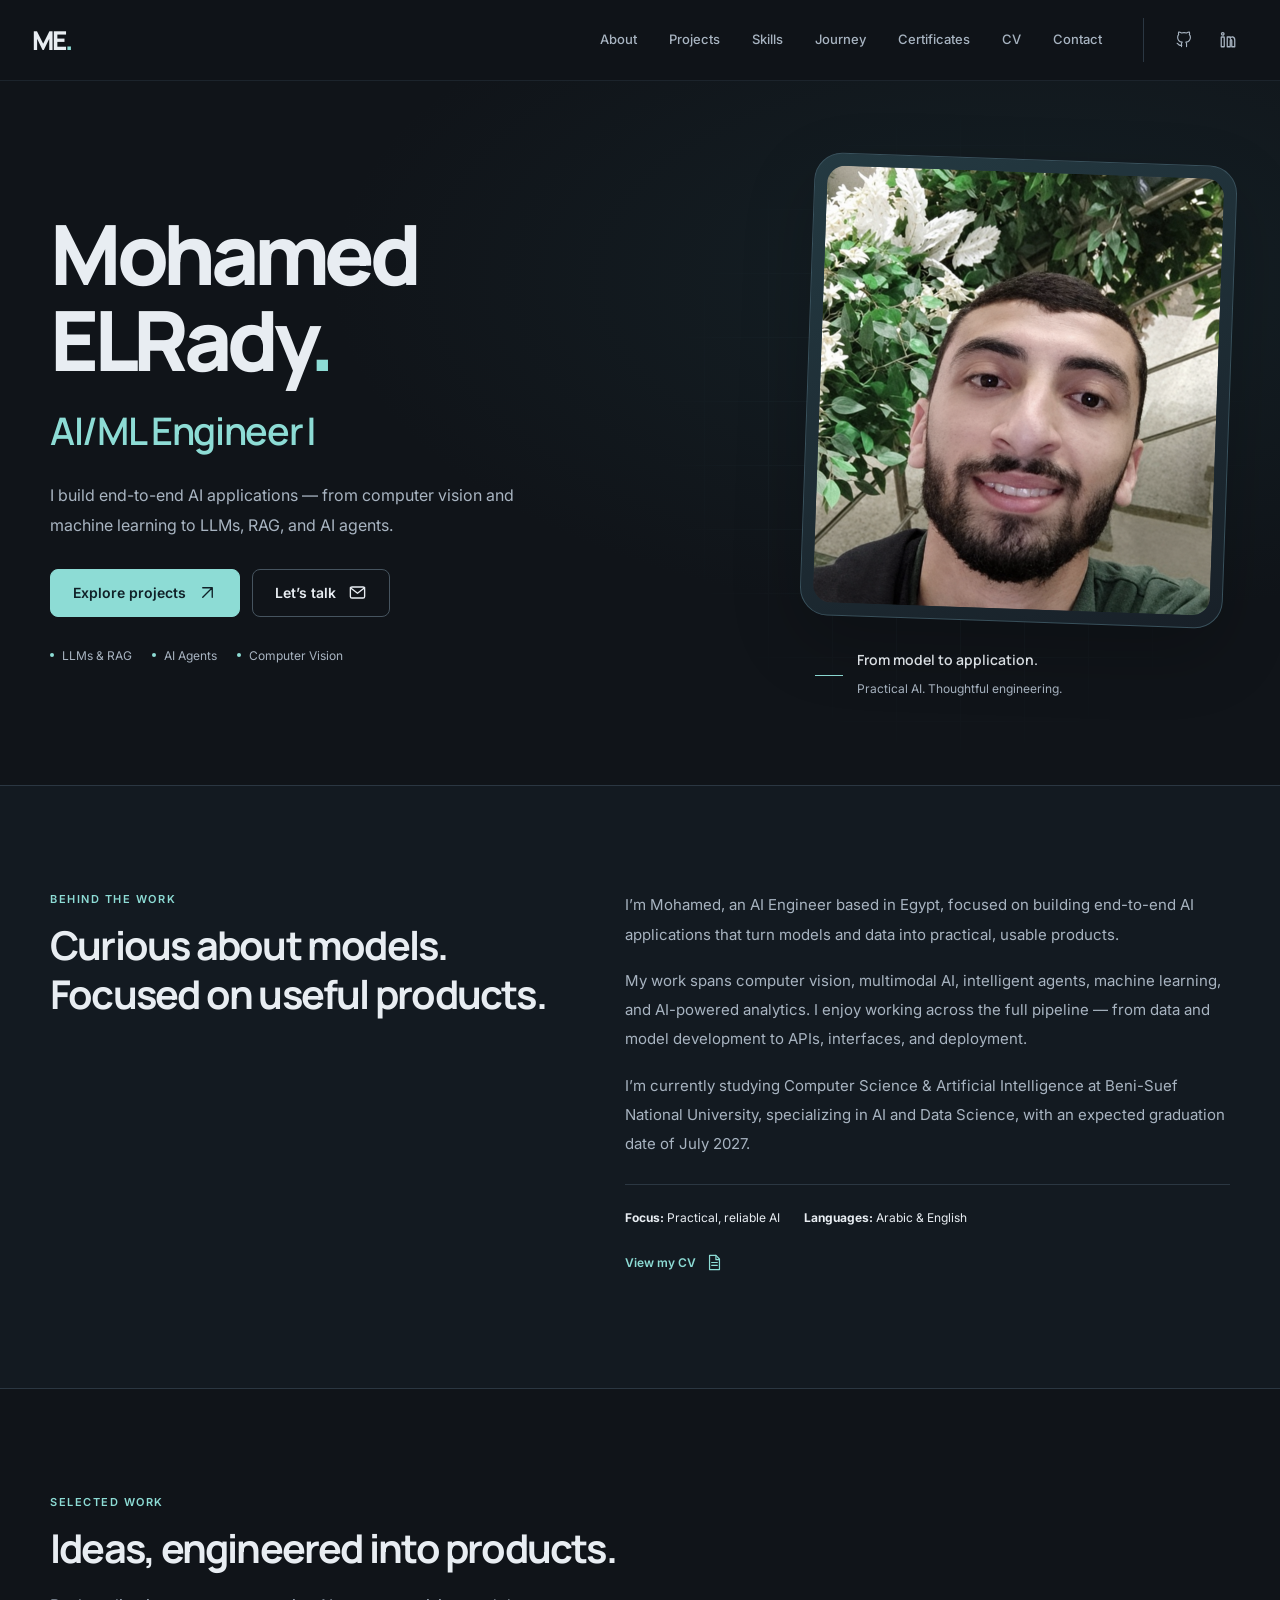
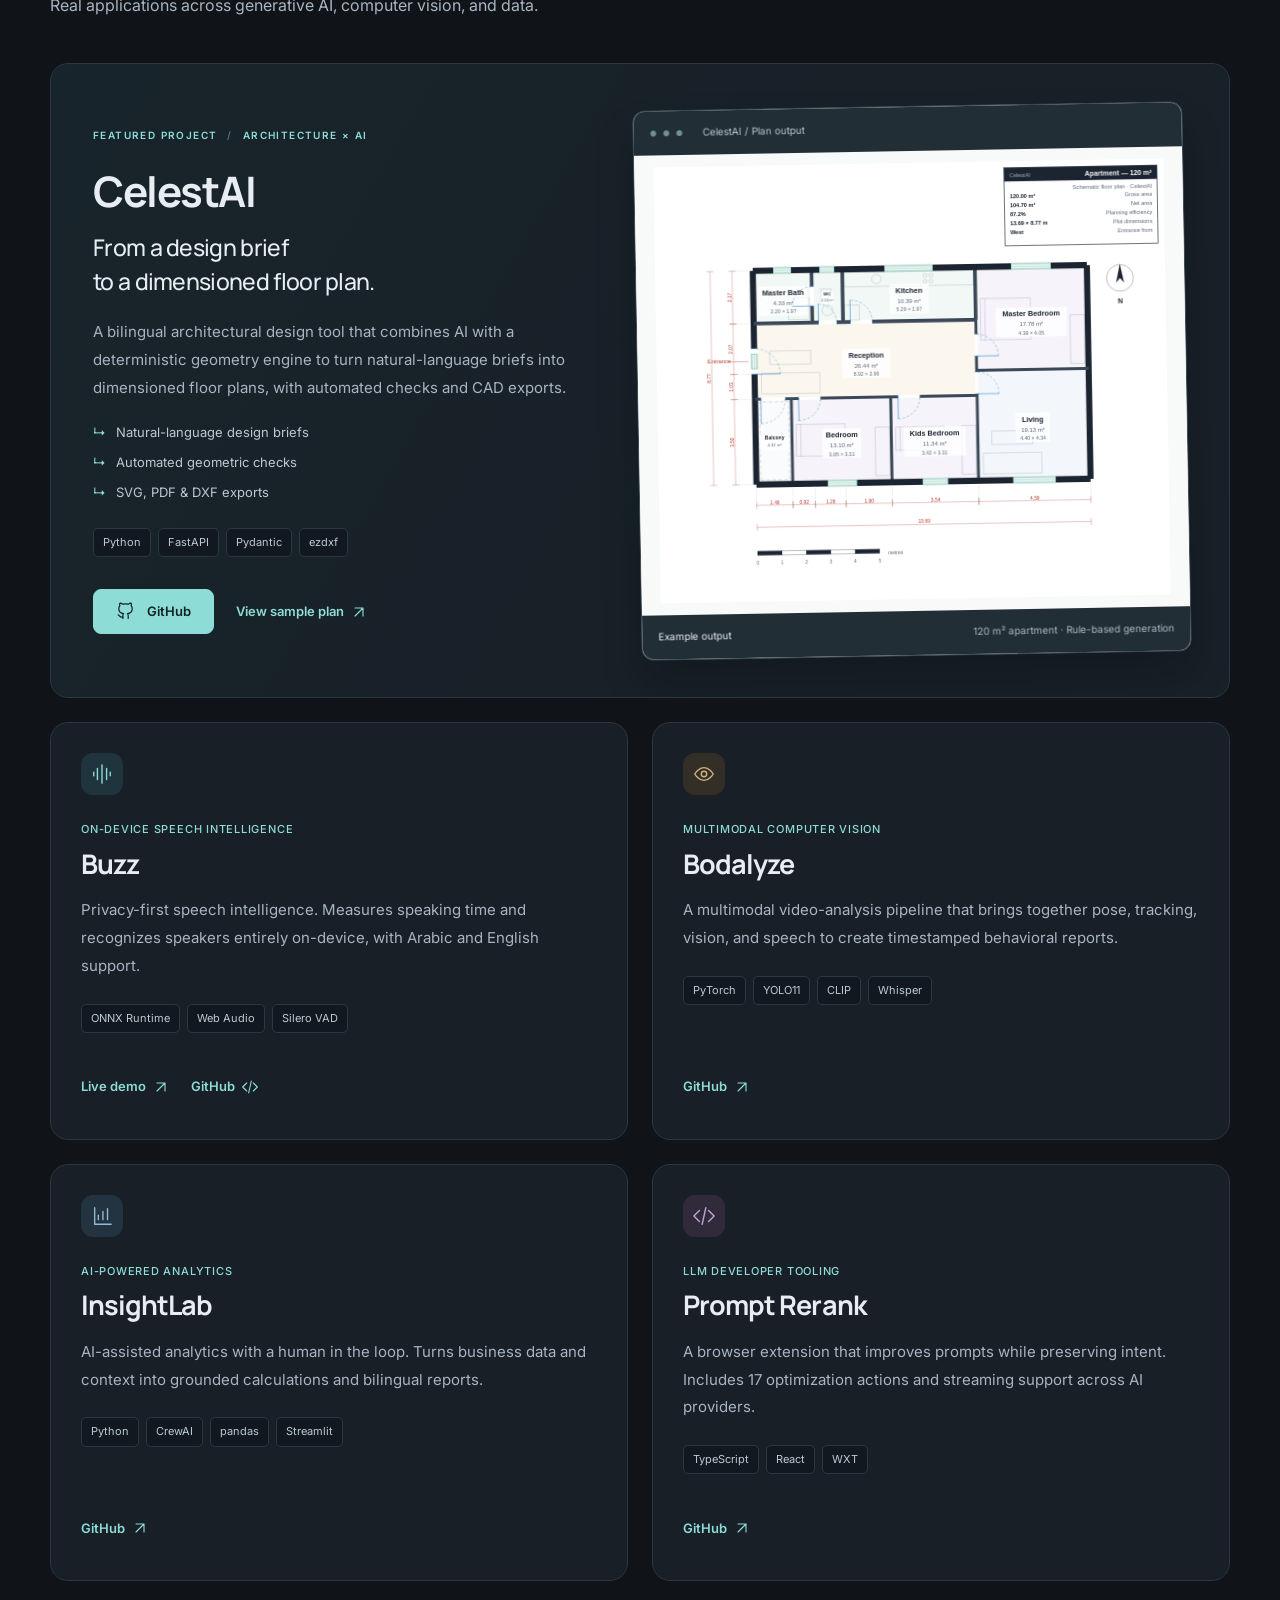
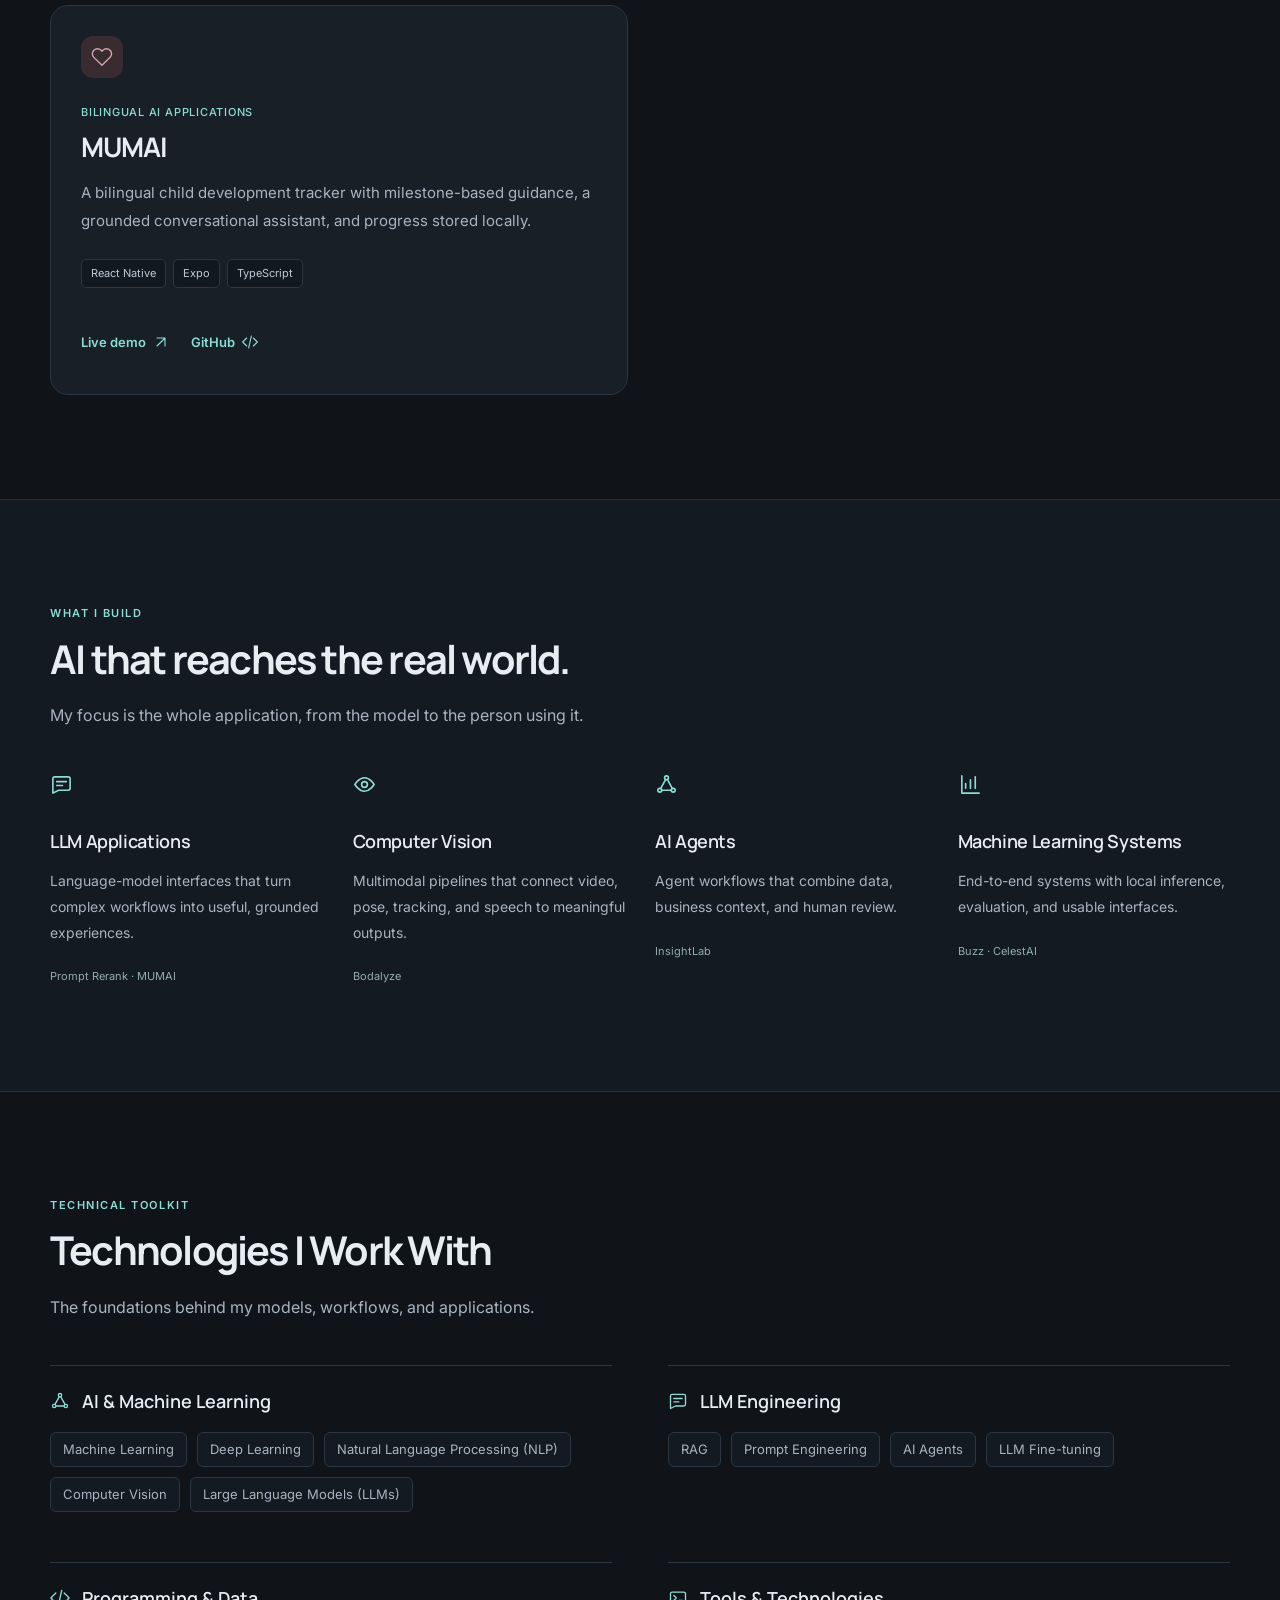
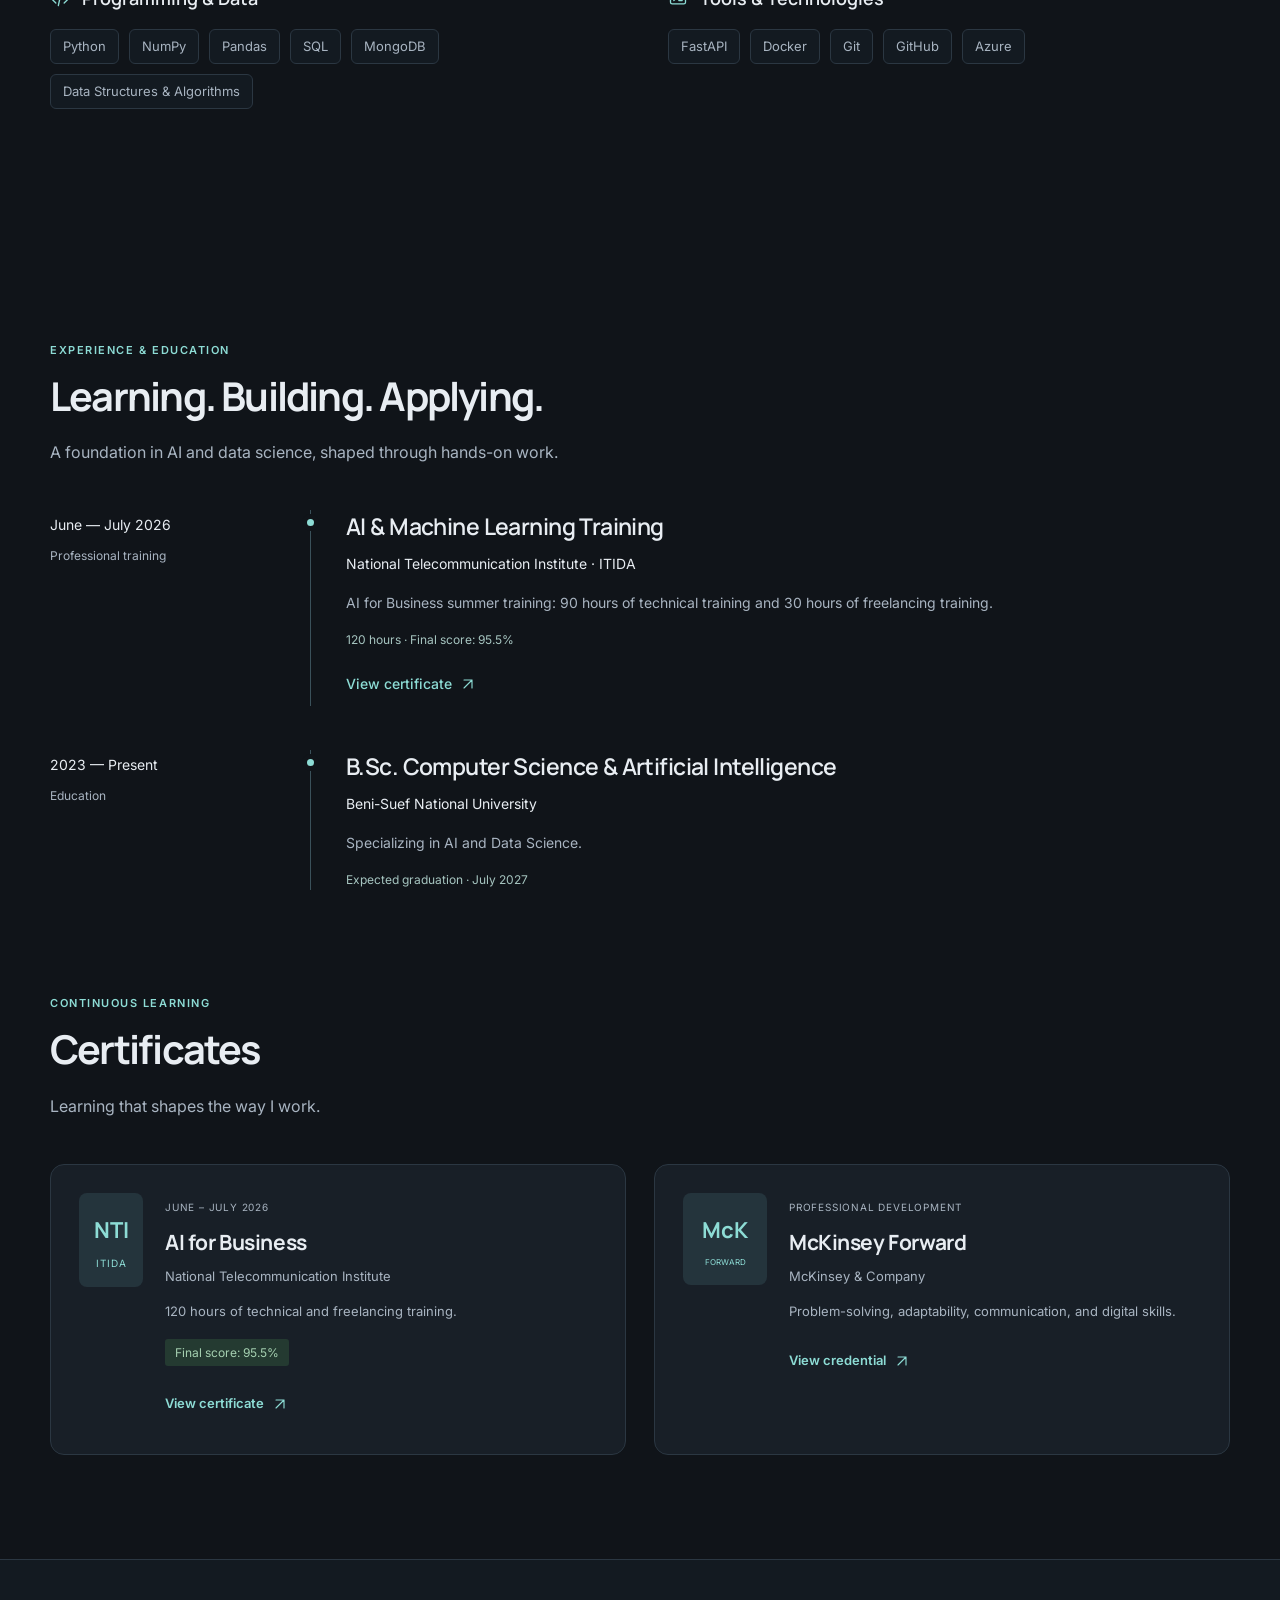
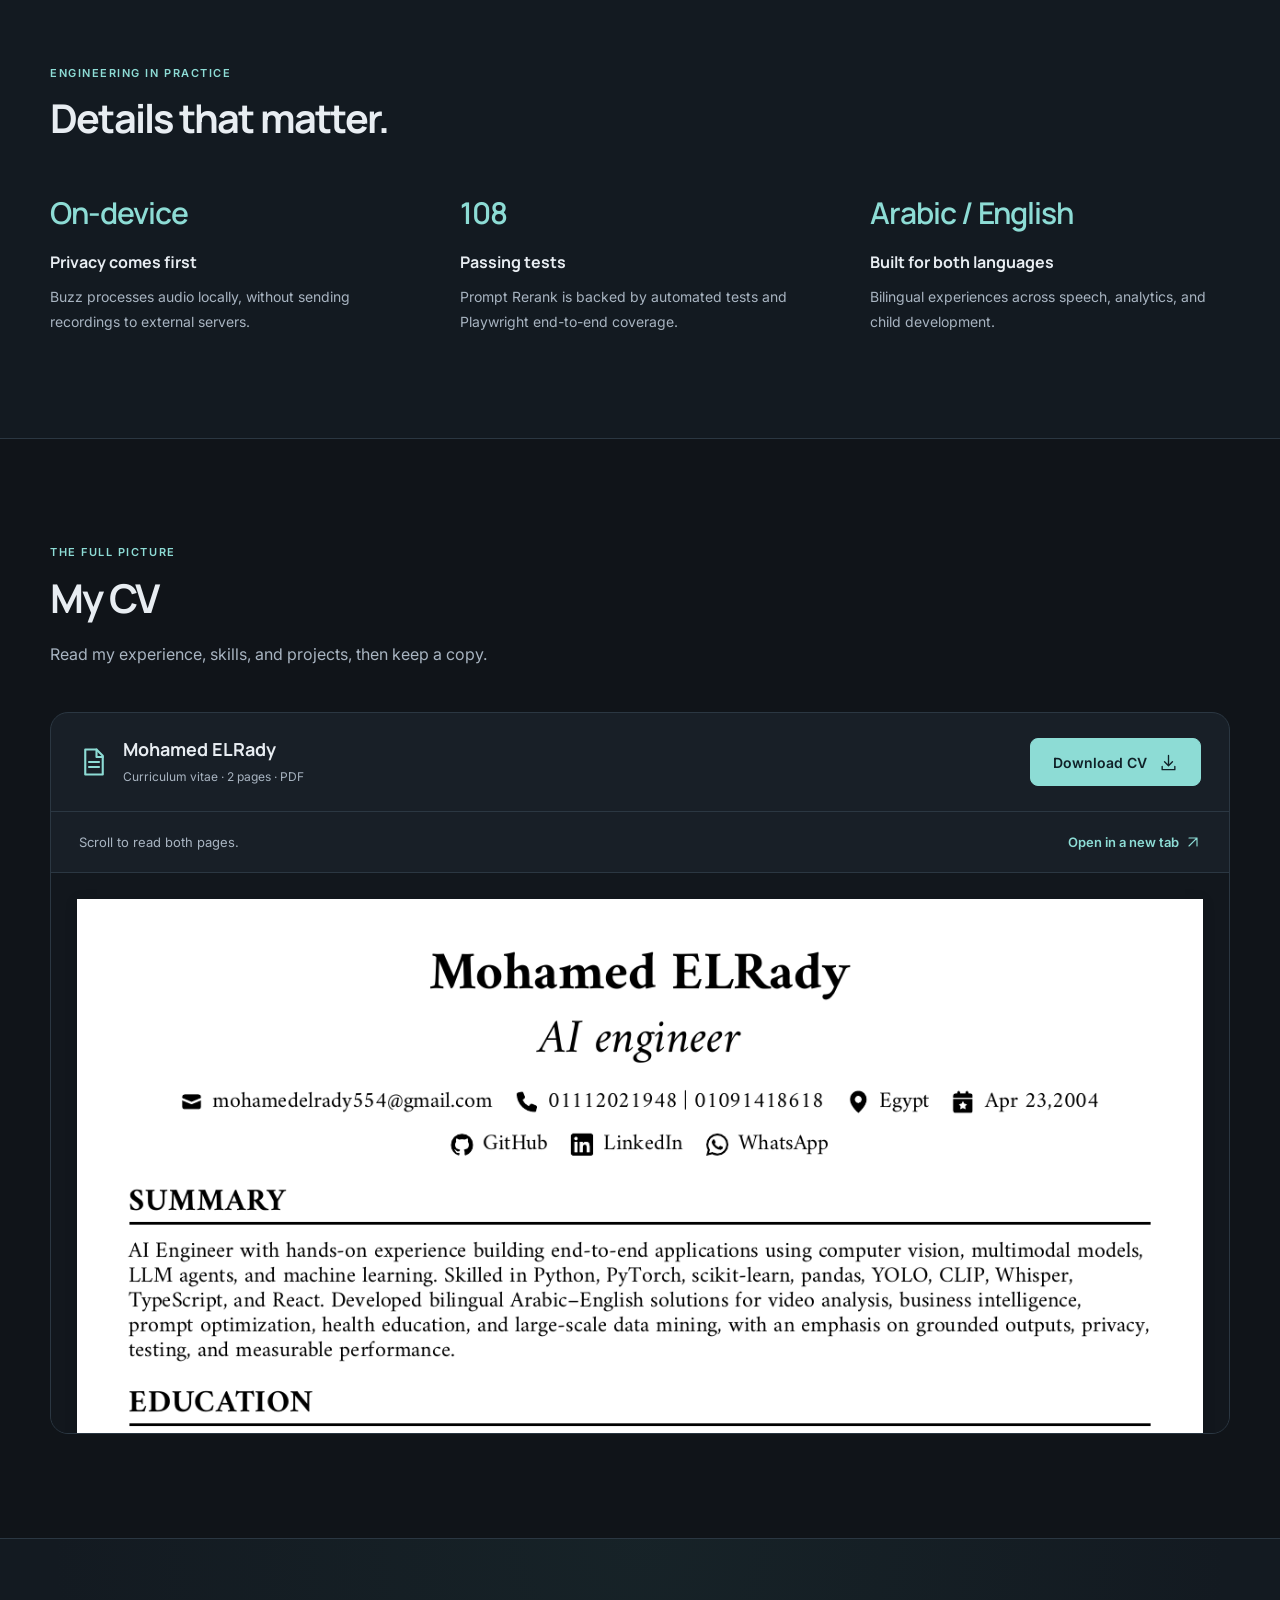
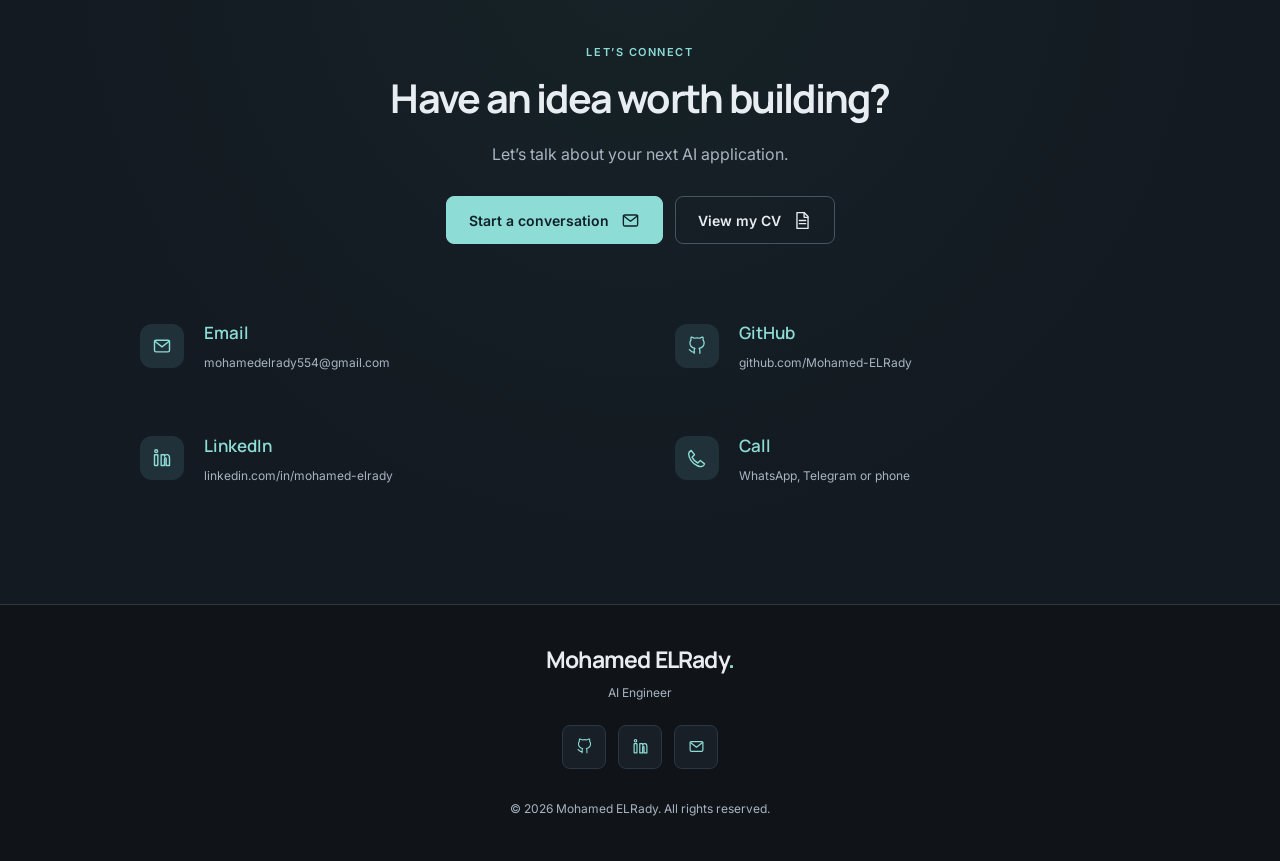
==== index.html @ 20939f3a "Publish Mohamed ELRady portfolio" ====
<!doctype html>
<html lang="en">
<head>
  <meta charset="utf-8">
  <meta name="viewport" content="width=device-width, initial-scale=1">
  <meta name="theme-color" content="#101419">
  <meta name="description" content="Mohamed ELRady, AI Engineer. Explore my work in computer vision, multimodal AI, intelligent agents, and privacy-first applications.">
  <meta property="og:title" content="Mohamed ELRady — AI Engineer">
  <meta property="og:description" content="Computer vision, intelligent agents, and AI applications built for real people.">
  <meta property="og:type" content="website">
  <title>Mohamed ELRady — AI Engineer</title>
  <link rel="icon" href="assets/favicon.svg?v=electric-black" type="image/svg+xml">
  <link rel="preconnect" href="https://fonts.googleapis.com">
  <link rel="preconnect" href="https://fonts.gstatic.com" crossorigin>
  <link href="https://fonts.googleapis.com/css2?family=Inter:wght@400;500;600;700&amp;family=Manrope:wght@400;500;600;700;800&amp;display=swap" rel="stylesheet">
  <link rel="stylesheet" href="styles.css?v=cv-original-colors">
  <link rel="stylesheet" href="premium.css?v=hero-clean">
  <script src="app.js?v=hero-roles" defer></script>
  <script src="cursor.js?v=1" defer></script>
</head>
<body class="portfolio-page">
<svg class="icon-library" xmlns="http://www.w3.org/2000/svg" aria-hidden="true"><defs>
  <symbol id="i-home" viewBox="0 0 24 24"><path d="m3 10 9-7 9 7v10H15v-6H9v6H3z"/></symbol>
  <symbol id="i-user" viewBox="0 0 24 24"><circle cx="12" cy="7" r="4"/><path d="M4 21v-3a8 8 0 0 1 16 0v3"/></symbol>
  <symbol id="i-folder" viewBox="0 0 24 24"><path d="M3 6a2 2 0 0 1 2-2h5l2 3h7a2 2 0 0 1 2 2v10a2 2 0 0 1-2 2H5a2 2 0 0 1-2-2z"/></symbol>
  <symbol id="i-award" viewBox="0 0 24 24"><circle cx="12" cy="8" r="5"/><path d="m8 12-2 9 6-3 6 3-2-9"/></symbol>
  <symbol id="i-mail" viewBox="0 0 24 24"><rect x="3" y="5" width="18" height="14" rx="2"/><path d="m3 6 9 7 9-7"/></symbol>
  <symbol id="i-arrow" viewBox="0 0 24 24"><path d="M6 18 18 6M6 6h12v12"/></symbol>
  <symbol id="i-document" viewBox="0 0 24 24"><path d="M14 2H5v20h14V7l-5-5Z"/><path d="M14 2v6h5M8 12h8M8 16h8"/></symbol>
  <symbol id="i-down" viewBox="0 0 24 24"><path d="M12 3v13m-5-5 5 5 5-5M4 17v4h16v-4"/></symbol>
  <symbol id="i-github" viewBox="0 0 24 24"><path d="M9 20c-5 1.5-5-2.5-7-3m14 5v-4a3.5 3.5 0 0 0-1-2.7c3.3-.4 6.7-1.6 6.7-7.3a5.6 5.6 0 0 0-1.5-3.8 5.1 5.1 0 0 0-.1-3.8s-1.3-.4-4.1 1.5a14 14 0 0 0-7.5 0C5.7 0 4.4.4 4.4.4a5.1 5.1 0 0 0-.1 3.8A5.6 5.6 0 0 0 2.8 8c0 5.7 3.4 6.9 6.7 7.3A3.5 3.5 0 0 0 8.5 18v4" transform="translate(1 1) scale(.9)"/></symbol>
  <symbol id="i-linkedin" viewBox="0 0 24 24"><rect x="3" y="8" width="4" height="13" rx=".5"/><circle cx="5" cy="3.8" r="1.7"/><path d="M11 21V8h4v2c1-3 6-3 6 2v9h-4v-8c0-2-2-2-2 0v8z"/></symbol>
  <symbol id="i-wave" viewBox="0 0 24 24"><path d="M3 10v4m4-8v12m5-16v20m5-16v12m4-8v4"/></symbol>
  <symbol id="i-eye" viewBox="0 0 24 24"><path d="M2 12s4-7 10-7 10 7 10 7-4 7-10 7S2 12 2 12Z"/><circle cx="12" cy="12" r="3"/></symbol>
  <symbol id="i-chart" viewBox="0 0 24 24"><path d="M4 3v18h18M8 16v-5m5 5V7m5 9V4"/></symbol>
  <symbol id="i-code" viewBox="0 0 24 24"><path d="m7 6-6 6 6 6m10-12 6 6-6 6M14 3l-4 18"/></symbol>
  <symbol id="i-heart" viewBox="0 0 24 24"><path d="M20.8 4.6a5.5 5.5 0 0 0-7.8 0L12 5.7l-1.1-1.1a5.5 5.5 0 0 0-7.8 7.8L12 21l8.8-8.6a5.5 5.5 0 0 0 0-7.8Z"/></symbol>
  <symbol id="i-phone" viewBox="0 0 24 24"><path d="m5 3 4 5-3 3c2 4 3 5 7 7l3-3 5 4c-1 4-5 4-9 2C6 18 2 12 2 7c0-2 1-3 3-4Z"/></symbol>
  <symbol id="i-plan" viewBox="0 0 24 24"><path d="M3 3h18v18H3zM3 10h8V3m0 7v5m0 6v-2m0-4h10M16 15v6"/></symbol>
  <symbol id="i-network" viewBox="0 0 24 24"><circle cx="12" cy="5" r="2"/><circle cx="5" cy="18" r="2"/><circle cx="19" cy="18" r="2"/><path d="m11 7-5 9m7-9 5 9M7 18h10"/></symbol>
  <symbol id="i-chat" viewBox="0 0 24 24"><path d="M5 4h14a2 2 0 0 1 2 2v10a2 2 0 0 1-2 2H9l-6 3V6a2 2 0 0 1 2-2Z"/><path d="M7 9h10M7 13h6"/></symbol>
  <symbol id="i-tool" viewBox="0 0 24 24"><rect x="3" y="5" width="18" height="14" rx="2"/><path d="m7 9 3 3-3 3m6 0h4"/></symbol>
  <symbol id="i-up" viewBox="0 0 24 24"><path d="M12 20V4m-7 7 7-7 7 7"/></symbol>
</defs></svg>
<a class="skip-link" href="#main">Skip to content</a>
<header class="site-header"><div class="nav-shell"><a class="brand" href="#home" aria-label="Mohamed ELRady, home"><span class="brand-mark">ME<span>.</span></span></a><button class="menu-toggle" aria-label="Open navigation" aria-controls="site-navigation" aria-expanded="false"><span></span><span></span><span></span></button><div class="side-header" id="site-navigation"><nav aria-label="Main navigation"><ul><li><a class="nav-link" href="#about">About</a></li><li><a class="nav-link" href="#projects">Projects</a></li><li><a class="nav-link" href="#tools">Skills</a></li><li><a class="nav-link" href="#experience">Journey</a></li><li><a class="nav-link" href="#certificates">Certificates</a></li><li><a class="nav-link" href="#cv">CV</a></li><li><a class="nav-link" href="#contact">Contact</a></li></ul></nav><div class="nav-socials"><a href="https://github.com/Mohamed-ELRady" target="_blank" rel="noopener noreferrer" aria-label="GitHub"><svg class="icon" aria-hidden="true"><use href="#i-github"/></svg></a><a href="https://www.linkedin.com/in/mohamed-elrady/" target="_blank" rel="noopener noreferrer" aria-label="LinkedIn"><svg class="icon" aria-hidden="true"><use href="#i-linkedin"/></svg></a></div></div></div></header><div class="nav-backdrop" hidden></div>
<section class="hero" id="home" aria-labelledby="hero-title"><div class="container hero-layout">
  <div class="hero-copy"><h1 id="hero-title">Mohamed<br>ELRady<span>.</span></h1><p class="hero-role"><span class="sr-only">AI/ML Engineer, Computer Vision, Gen AI</span><span id="typed-role" aria-hidden="true">AI/ML Engineer</span><span class="typing-cursor" aria-hidden="true">|</span></p><p class="hero-intro">I build end-to-end AI applications — from computer vision and machine learning to LLMs, RAG, and AI agents.</p><div class="hero-actions"><a class="button" href="#projects">Explore projects <svg class="icon" aria-hidden="true"><use href="#i-arrow"/></svg></a><a class="button button-secondary" href="#contact">Let’s talk <svg class="icon" aria-hidden="true"><use href="#i-mail"/></svg></a></div><div class="hero-focus"><span>LLMs &amp; RAG</span><span>AI Agents</span><span>Computer Vision</span></div></div>
  <figure class="hero-profile"><div class="portrait-frame"><img src="assets/mohamed-enhanced.png" width="1254" height="1254" alt="Mohamed ELRady" fetchpriority="high"></div><figcaption><span class="profile-line"></span><div><strong>From model to application.</strong><span>Practical AI. Thoughtful engineering.</span></div></figcaption></figure>
</div></section>
<main id="main">
<section class="section about" id="about"><div class="container"><div class="section-title"><p class="eyebrow">Behind the work</p><h2>Curious about models.<br>Focused on useful products.</h2></div><div class="about-grid"><div class="about-copy"><h3>AI Engineer</h3><p>I’m Mohamed, an AI Engineer based in Egypt, focused on building end-to-end AI applications that turn models and data into practical, usable products.</p><p>My work spans computer vision, multimodal AI, intelligent agents, machine learning, and AI-powered analytics. I enjoy working across the full pipeline — from data and model development to APIs, interfaces, and deployment.</p><p>I’m currently studying Computer Science &amp; Artificial Intelligence at Beni-Suef National University, specializing in AI and Data Science, with an expected graduation date of July 2027.</p><div class="about-details"><span><strong>Focus:</strong> Practical, reliable AI</span><span><strong>Languages:</strong> Arabic & English</span><a href="#cv">View my CV <svg class="icon"><use href="#i-document"/></svg></a></div></div></div></div></section>
<section class="section projects-section" id="projects"><div class="container"><div class="section-title"><p class="eyebrow">Selected work</p><h2>Ideas, engineered into products.</h2><p>Real applications across generative AI, computer vision, and data.</p></div><div class="projects-grid">
  <article class="project-card featured-project" id="project-celestai"><div class="featured-copy"><p class="eyebrow">Featured project <span aria-hidden="true">/</span> Architecture × AI</p><h3>CelestAI</h3><p class="project-lead">From a design brief<br>to a dimensioned floor plan.</p><p>A bilingual architectural design tool that combines AI with a deterministic geometry engine to turn natural-language briefs into dimensioned floor plans, with automated checks and CAD exports.</p><ul class="project-capabilities"><li>Natural-language design briefs</li><li>Automated geometric checks</li><li>SVG, PDF &amp; DXF exports</li></ul><div class="project-tags"><span>Python</span><span>FastAPI</span><span>Pydantic</span><span>ezdxf</span></div><div class="project-links"><a class="button" href="https://github.com/Mohamed-ELRady/CelestAI" target="_blank" rel="noopener noreferrer"><svg class="icon" aria-hidden="true"><use href="#i-github"/></svg> GitHub</a><a href="assets/celestai-preview/celestai-apartment-120m2.svg" target="_blank" rel="noopener noreferrer">View sample plan <svg class="icon" aria-hidden="true"><use href="#i-arrow"/></svg></a></div></div><figure class="project-preview"><div class="preview-bar"><span class="preview-dots" aria-hidden="true">● ● ●</span><span>CelestAI / Plan output</span></div><a href="assets/celestai-preview/celestai-apartment-120m2.svg" target="_blank" rel="noopener noreferrer" aria-label="Open sample CelestAI floor plan in a new tab"><img src="assets/celestai-preview/celestai-apartment-120m2.svg" width="1200" height="900" loading="lazy" alt="Actual sample floor plan generated with CelestAI, including rooms, doors, furniture, and dimensions."></a><figcaption>Example output <span>120 m² apartment · Rule-based generation</span></figcaption></figure></article>
  <article class="project-card"><div class="project-icon teal"><svg class="icon"><use href="#i-wave"/></svg></div><p class="project-category">On-device speech intelligence</p><h3>Buzz</h3><p>Privacy-first speech intelligence. Measures speaking time and recognizes speakers entirely on-device, with Arabic and English support.</p><div class="project-tags"><span>ONNX Runtime</span><span>Web Audio</span><span>Silero VAD</span></div><div class="project-links"><a href="https://mohamed-elrady.github.io/Buzz/" target="_blank" rel="noopener noreferrer">Live demo <svg class="icon"><use href="#i-arrow"/></svg></a><a href="https://github.com/Mohamed-ELRady/buzz" target="_blank" rel="noopener noreferrer">GitHub <svg class="icon"><use href="#i-code"/></svg></a></div></article>
  <article class="project-card"><div class="project-icon amber"><svg class="icon"><use href="#i-eye"/></svg></div><p class="project-category">Multimodal computer vision</p><h3>Bodalyze</h3><p>A multimodal video-analysis pipeline that brings together pose, tracking, vision, and speech to create timestamped behavioral reports.</p><div class="project-tags"><span>PyTorch</span><span>YOLO11</span><span>CLIP</span><span>Whisper</span></div><div class="project-links"><a href="https://github.com/Mohamed-ELRady/Bodalyze" target="_blank" rel="noopener noreferrer">GitHub <svg class="icon"><use href="#i-arrow"/></svg></a></div></article>
  <article class="project-card"><div class="project-icon blue"><svg class="icon"><use href="#i-chart"/></svg></div><p class="project-category">AI-powered analytics</p><h3>InsightLab</h3><p>AI-assisted analytics with a human in the loop. Turns business data and context into grounded calculations and bilingual reports.</p><div class="project-tags"><span>Python</span><span>CrewAI</span><span>pandas</span><span>Streamlit</span></div><div class="project-links"><a href="https://github.com/Mohamed-ELRady/InsightLab" target="_blank" rel="noopener noreferrer">GitHub <svg class="icon"><use href="#i-arrow"/></svg></a></div></article>
  <article class="project-card"><div class="project-icon purple"><svg class="icon"><use href="#i-code"/></svg></div><p class="project-category">LLM developer tooling</p><h3>Prompt Rerank</h3><p>A browser extension that improves prompts while preserving intent. Includes 17 optimization actions and streaming support across AI providers.</p><div class="project-tags"><span>TypeScript</span><span>React</span><span>WXT</span></div><div class="project-links"><a href="https://github.com/Mohamed-ELRady/Prompt-Rerank" target="_blank" rel="noopener noreferrer">GitHub <svg class="icon"><use href="#i-arrow"/></svg></a></div></article>
  <article class="project-card"><div class="project-icon rose"><svg class="icon"><use href="#i-heart"/></svg></div><p class="project-category">Bilingual AI applications</p><h3>MUMAI</h3><p>A bilingual child development tracker with milestone-based guidance, a grounded conversational assistant, and progress stored locally.</p><div class="project-tags"><span>React Native</span><span>Expo</span><span>TypeScript</span></div><div class="project-links"><a href="https://mohamed-elrady.github.io/MUMAI/" target="_blank" rel="noopener noreferrer">Live demo <svg class="icon"><use href="#i-arrow"/></svg></a><a href="https://github.com/Mohamed-ELRady/MUMAI" target="_blank" rel="noopener noreferrer">GitHub <svg class="icon"><use href="#i-code"/></svg></a></div></article>
</div></div></section>
<section class="section build-section" id="build"><div class="container"><div class="section-title"><p class="eyebrow">What I build</p><h2>AI that reaches the real world.</h2><p>My focus is the whole application, from the model to the person using it.</p></div><div class="build-grid"><article class="build-card"><svg class="icon" aria-hidden="true"><use href="#i-chat"/></svg><h3>LLM Applications</h3><p>Language-model interfaces that turn complex workflows into useful, grounded experiences.</p><span>Prompt Rerank · MUMAI</span></article><article class="build-card"><svg class="icon" aria-hidden="true"><use href="#i-eye"/></svg><h3>Computer Vision</h3><p>Multimodal pipelines that connect video, pose, tracking, and speech to meaningful outputs.</p><span>Bodalyze</span></article><article class="build-card"><svg class="icon" aria-hidden="true"><use href="#i-network"/></svg><h3>AI Agents</h3><p>Agent workflows that combine data, business context, and human review.</p><span>InsightLab</span></article><article class="build-card"><svg class="icon" aria-hidden="true"><use href="#i-chart"/></svg><h3>Machine Learning Systems</h3><p>End-to-end systems with local inference, evaluation, and usable interfaces.</p><span>Buzz · CelestAI</span></article></div></div></section>
<section class="section tools-section" id="tools"><div class="container"><div class="section-title"><p class="eyebrow">Technical toolkit</p><h2>Technologies I Work With</h2><p>The foundations behind my models, workflows, and applications.</p></div><div class="skills-grid">
  <article class="skill-group" aria-labelledby="skill-group-0"><h3 id="skill-group-0"><svg class="icon" aria-hidden="true"><use href="#i-network"/></svg>AI &amp; Machine Learning</h3><ul><li>Machine Learning</li><li>Deep Learning</li><li>Natural Language Processing (NLP)</li><li>Computer Vision</li><li>Large Language Models (LLMs)</li></ul></article>
  <article class="skill-group" aria-labelledby="skill-group-1"><h3 id="skill-group-1"><svg class="icon" aria-hidden="true"><use href="#i-chat"/></svg>LLM Engineering</h3><ul><li>RAG</li><li>Prompt Engineering</li><li>AI Agents</li><li>LLM Fine-tuning</li></ul></article>
  <article class="skill-group" aria-labelledby="skill-group-2"><h3 id="skill-group-2"><svg class="icon" aria-hidden="true"><use href="#i-code"/></svg>Programming &amp; Data</h3><ul><li>Python</li><li>NumPy</li><li>Pandas</li><li>SQL</li><li>MongoDB</li><li>Data Structures &amp; Algorithms</li></ul></article>
  <article class="skill-group" aria-labelledby="skill-group-3"><h3 id="skill-group-3"><svg class="icon" aria-hidden="true"><use href="#i-tool"/></svg>Tools &amp; Technologies</h3><ul><li>FastAPI</li><li>Docker</li><li>Git</li><li>GitHub</li><li>Azure</li></ul></article>
</div></div></section>
<section class="section journey-section" id="experience"><div class="container"><div class="section-title"><p class="eyebrow">Experience &amp; education</p><h2>Learning. Building. Applying.</h2><p>A foundation in AI and data science, shaped through hands-on work.</p></div><div class="timeline"><article class="timeline-entry"><div class="timeline-date"><span>June — July 2026</span><small>Professional training</small></div><div class="timeline-content"><h3>AI &amp; Machine Learning Training</h3><p class="timeline-place">National Telecommunication Institute · ITIDA</p><p>AI for Business summer training: 90 hours of technical training and 30 hours of freelancing training.</p><span class="timeline-note">120 hours · Final score: 95.5%</span><a class="text-link" href="assets/AI-for-Business-Certificate.pdf" target="_blank" rel="noopener noreferrer">View certificate <svg class="icon" aria-hidden="true"><use href="#i-arrow"/></svg></a></div></article><article class="timeline-entry"><div class="timeline-date"><span>2023 — Present</span><small>Education</small></div><div class="timeline-content"><h3>B.Sc. Computer Science &amp; Artificial Intelligence</h3><p class="timeline-place">Beni-Suef National University</p><p>Specializing in AI and Data Science.</p><span class="timeline-note">Expected graduation · July 2027</span></div></article></div></div></section>
<section class="section certificates-section" id="certificates"><div class="container"><div class="section-title"><p class="eyebrow">Continuous learning</p><h2>Certificates</h2><p>Learning that shapes the way I work.</p></div><div class="certificates-grid"><article class="certificate"><div class="certificate-mark">NTI<span>ITIDA</span></div><div><span class="certificate-label">JUNE – JULY 2026</span><h3>AI for Business</h3><p>National Telecommunication Institute</p><p class="certificate-detail">120 hours of technical and freelancing training.</p><span class="result">Final score: 95.5%</span><div><a class="credential" href="assets/AI-for-Business-Certificate.pdf" target="_blank" rel="noopener noreferrer" aria-label="View AI for Business certificate (opens in a new tab)">View certificate <svg class="icon" aria-hidden="true"><use href="#i-arrow"/></svg></a></div></div></article><article class="certificate"><div class="certificate-mark mckinsey">McK<span>FORWARD</span></div><div><span class="certificate-label">PROFESSIONAL DEVELOPMENT</span><h3>McKinsey Forward</h3><p>McKinsey & Company</p><p class="certificate-detail">Problem-solving, adaptability, communication, and digital skills.</p><a class="credential" href="https://www.credly.com/badges/5c503c3c-d31f-4a5b-9d47-2859810b5aa3/public_url" target="_blank" rel="noopener noreferrer">View credential <svg class="icon"><use href="#i-arrow"/></svg></a></div></article></div></div></section>
<section class="section highlights-section" id="highlights"><div class="container"><div class="section-title"><p class="eyebrow">Engineering in practice</p><h2>Details that matter.</h2></div><div class="highlights-grid"><article><strong>On-device</strong><h3>Privacy comes first</h3><p>Buzz processes audio locally, without sending recordings to external servers.</p></article><article><strong>108</strong><h3>Passing tests</h3><p>Prompt Rerank is backed by automated tests and Playwright end-to-end coverage.</p></article><article><strong>Arabic / English</strong><h3>Built for both languages</h3><p>Bilingual experiences across speech, analytics, and child development.</p></article></div></div></section>
<section class="section cv-section" id="cv" aria-labelledby="cv-title">
  <div class="container">
    <div class="section-title"><p class="eyebrow">The full picture</p><h2 id="cv-title">My CV</h2><p>Read my experience, skills, and projects, then keep a copy.</p></div>
    <div class="cv-reader">
      <div class="cv-toolbar">
        <div class="cv-file"><svg class="icon" aria-hidden="true"><use href="#i-document"/></svg><span><strong>Mohamed ELRady</strong><small>Curriculum vitae · 2 pages · PDF</small></span></div>
        <a class="button" href="assets/Mohamed-ELRady-CV.pdf" download="Mohamed-ELRady-CV.pdf">Download CV <svg class="icon" aria-hidden="true"><use href="#i-down"/></svg></a>
      </div>
      <div class="cv-controls"><span>Scroll to read both pages.</span><div><a href="cv.html" target="_blank" rel="noopener noreferrer">Open in a new tab <svg class="icon" aria-hidden="true"><use href="#i-arrow"/></svg></a></div></div>
      <div class="cv-preview" id="cv-preview" role="region" aria-label="CV preview, two pages in the original PDF colors. Scroll to read. Use Open in a new tab for a full-page reader." tabindex="0">
        <figure class="cv-page"><img src="assets/cv/page-1.png" alt="CV page 1: contact information, summary, education, experience, and technical skills." width="1224" height="1584" loading="lazy"><figcaption>Page 1 of 2</figcaption></figure>
        <figure class="cv-page"><img src="assets/cv/page-2.png" alt="CV page 2: projects, certificates, and languages." width="1224" height="1584" loading="lazy"><figcaption>Page 2 of 2</figcaption></figure>
      </div>
    </div>
  </div>
</section>
<section class="section contact-section" id="contact"><div class="container"><div class="section-title"><p class="eyebrow">Let’s connect</p><h2>Have an idea worth building?</h2><p>Let’s talk about your next AI application.</p></div><div class="contact-actions"><a class="button" data-email-trigger aria-haspopup="dialog" aria-controls="email-dialog" href="https://mail.google.com/mail/?view=cm&amp;fs=1&amp;to=mohamedelrady554%40gmail.com">Start a conversation <svg class="icon" aria-hidden="true"><use href="#i-mail"/></svg></a><a class="button button-secondary" href="#cv">View my CV <svg class="icon" aria-hidden="true"><use href="#i-document"/></svg></a></div><div class="contact-grid"><a href="https://mail.google.com/mail/?view=cm&amp;fs=1&amp;to=mohamedelrady554%40gmail.com" data-email-trigger aria-haspopup="dialog" aria-controls="email-dialog" class="contact-item"><span class="contact-icon"><svg class="icon"><use href="#i-mail"/></svg></span><span><strong>Email</strong><span>mohamedelrady554@gmail.com</span></span></a><a href="https://github.com/Mohamed-ELRady" class="contact-item" target="_blank" rel="noopener noreferrer"><span class="contact-icon"><svg class="icon"><use href="#i-github"/></svg></span><span><strong>GitHub</strong><span>github.com/Mohamed-ELRady</span></span></a><a href="https://www.linkedin.com/in/mohamed-elrady/" class="contact-item" target="_blank" rel="noopener noreferrer"><span class="contact-icon"><svg class="icon"><use href="#i-linkedin"/></svg></span><span><strong>LinkedIn</strong><span>linkedin.com/in/mohamed-elrady</span></span></a><button type="button" class="contact-item contact-trigger" id="contact-trigger" aria-haspopup="dialog" aria-controls="contact-dialog"><span class="contact-icon"><svg class="icon" aria-hidden="true"><use href="#i-phone"/></svg></span><span><strong>Call</strong><span>WhatsApp, Telegram or phone</span></span></button></div></div></section>
</main>
<dialog class="contact-dialog" id="contact-dialog" aria-labelledby="contact-dialog-title" aria-describedby="contact-dialog-description">
  <div class="contact-dialog-heading"><h2 id="contact-dialog-title">Let’s connect</h2><button class="contact-close" type="button" aria-label="Close contact options" autofocus>×</button></div>
  <p id="contact-dialog-description">Choose how you’d like to reach me.</p>
  <div class="contact-options">
    <a class="contact-option" id="contact-whatsapp" href="https://wa.me/201091418618" target="_blank" rel="noopener noreferrer"><span><strong>WhatsApp</strong><small>Send a message</small></span><span aria-hidden="true">↗</span></a>
    <a class="contact-option" id="contact-telegram" href="https://t.me/+201091418618" target="_blank" rel="noopener noreferrer"><span><strong>Telegram</strong><small>Start a conversation</small></span><span aria-hidden="true">↗</span></a>
    <a class="contact-option" href="tel:+201091418618"><span><strong>Phone call</strong><small>+20 109 141 8618</small></span><svg class="icon" aria-hidden="true"><use href="#i-phone"/></svg></a>
  </div>
</dialog>
<dialog class="contact-dialog" id="email-dialog" aria-labelledby="email-dialog-title" aria-describedby="email-dialog-description">
  <div class="contact-dialog-heading"><h2 id="email-dialog-title">Send me an email</h2><button class="contact-close" type="button" aria-label="Close email options" autofocus>×</button></div>
  <p id="email-dialog-description">Choose your email app, or copy my address.</p>
  <label class="sr-only" for="email-address">Email address</label>
  <input id="email-address" class="email-address" type="text" value="mohamedelrady554@gmail.com" readonly spellcheck="false">
  <div class="contact-options">
    <a class="contact-option" href="https://mail.google.com/mail/?view=cm&amp;fs=1&amp;to=mohamedelrady554%40gmail.com" target="_blank" rel="noopener noreferrer"><span><strong>Open Gmail</strong><small>Compose in your browser</small></span><span aria-hidden="true">↗</span></a>
    <a class="contact-option" href="mailto:mohamedelrady554@gmail.com"><span><strong>Use email app</strong><small>Open your configured mail app</small></span><svg class="icon" aria-hidden="true"><use href="#i-mail"/></svg></a>
    <button class="contact-option" type="button" id="copy-email"><span><strong>Copy email address</strong><small>Paste it into any email service</small></span><svg class="icon" aria-hidden="true"><use href="#i-document"/></svg></button>
  </div>
  <p class="email-status" id="email-status" role="status" aria-live="polite"></p>
</dialog>
<footer><h2>Mohamed ELRady<span>.</span></h2><p>AI Engineer</p><div class="footer-socials"><a href="https://github.com/Mohamed-ELRady" target="_blank" rel="noopener noreferrer" aria-label="GitHub"><svg class="icon"><use href="#i-github"/></svg></a><a href="https://www.linkedin.com/in/mohamed-elrady/" target="_blank" rel="noopener noreferrer" aria-label="LinkedIn"><svg class="icon"><use href="#i-linkedin"/></svg></a><a href="https://mail.google.com/mail/?view=cm&amp;fs=1&amp;to=mohamedelrady554%40gmail.com" data-email-trigger aria-haspopup="dialog" aria-controls="email-dialog" aria-label="Email"><svg class="icon"><use href="#i-mail"/></svg></a></div><small>© <span id="year">2026</span> Mohamed ELRady. All rights reserved.</small></footer>
<a class="back-to-top" href="#home" aria-label="Back to top"><svg class="icon"><use href="#i-up"/></svg></a>
</body>
</html>
---- styles.css ----
:root {
  color-scheme: dark;
  --paper: #101419;
  --surface: #1a2028;
  --soft: #141a21;
  --ink: #e0e7ee;
  --muted: #a5afbd;
  --accent: #6ad5de;
  --accent-hover: #8de1e7;
  --accent-soft: #85dce4;
  --on-accent: #102128;
  --accent-surface: #20343e;
  --line: #303c49;
  --body: 'Open Sans', sans-serif;
  --display: 'Raleway', sans-serif;
}
* { box-sizing: border-box; }
html { scroll-behavior: smooth; scroll-padding-top: 25px; }
body { margin: 0; background: var(--paper); color: var(--ink); font: 16px/1.8 var(--body); -webkit-font-smoothing: antialiased; }
a { color: var(--accent); text-decoration: none; }
a,button { -webkit-tap-highlight-color: transparent; touch-action: manipulation; }
a:focus-visible,button:focus-visible { outline: 3px solid var(--accent); outline-offset: 5px; }
button { font: inherit; cursor: pointer; }
h1,h2,h3,p { margin: 0; }
h1,h2,h3 { font-family: var(--display); line-height: 1.25; }
::selection { color: var(--ink); background: #2c5362; }
.icon-library { position: absolute; width: 0; height: 0; overflow: hidden; }
.icon { width: 24px; height: 24px; fill: none; stroke: currentColor; stroke-width: 1.7; stroke-linecap: round; stroke-linejoin: round; flex: none; }
.sr-only { position:absolute; width:1px; height:1px; padding:0; margin:-1px; overflow:hidden; clip:rect(0,0,0,0); white-space:nowrap; border:0; }
.skip-link { position: fixed; z-index: 100; left: 20px; top: 15px; padding: 8px 18px; background: var(--surface); transform: translateY(-160%); }
.skip-link:focus { transform: none; }
.side-header { position: fixed; z-index: 30; top: 0; left: 0; bottom: 0; display: flex; align-items: center; padding: 15px; pointer-events: none; }
.side-header nav { pointer-events: auto; }
.side-header ul { list-style: none; margin: 0; padding: 0; }
.side-header li { margin: 0 0 10px; }
.nav-link { display: flex; align-items: center; gap: 14px; padding: 16px; width: 56px; height: 56px; overflow: hidden; white-space: nowrap; color: #bac6d1; background: #202a34f2; border-radius: 40px; box-shadow: 0 3px 12px #00000024; transition: width .25s, background .25s, color .25s; }
.nav-link .icon { width: 24px; height: 24px; }
.nav-link span { font-size: 15px; opacity: 0; transition: opacity .2s; }
.nav-link:hover,.nav-link:focus-visible { width: 154px; color: var(--on-accent); background: var(--accent); }
.nav-link:hover span,.nav-link:focus-visible span { opacity: 1; }
.nav-link.active { background: var(--accent); color: var(--on-accent); }
body.at-home .nav-link.active { background: var(--accent-soft); color: #102128; }
.menu-toggle,.nav-backdrop { display: none; }
.hero { min-height: 100svh; height: auto; padding: 64px 0; position: relative; overflow: hidden; display: flex; align-items: center; isolation: isolate; }
.hero-color { position: absolute; z-index: -2; height: 132%; width: 64%; top: -17%; left: -27%; background: linear-gradient(145deg, #192e38, #16242d 65%, #182e37); border-radius: 0 55% 55% 0; }
.hero-layout { width: min(1240px,calc(100% - 190px)); margin-left: max(130px,calc((100% - 1240px)/2)); display: grid; grid-template-columns: minmax(0, .95fr) minmax(0, 1fr); align-items: center; gap: 9%; }
.portrait-wrap { position: relative; padding-block: 40px; }
.portrait-ring { width: 100%; aspect-ratio: 1; border-radius: 50%; padding: 8px; border: 1px solid #6ad5de80; position: relative; box-shadow: 0 0 34px #6ad5de0b; }
.portrait-ring:before { content: ''; position: absolute; inset: -15px; border: 1px solid #6ad5de25; border-radius: 50%; }
.portrait-ring img { width: 100%; height: 100%; display: block; object-fit: cover; border-radius: 50%; filter: saturate(.65); }

.hero-copy { min-width: 0; padding: 25px 0; }
.hello { font: 400 18px var(--display); color: var(--muted); margin-bottom: 16px; }
.hero h1 { font-size: clamp(52px,5.3vw,78px); letter-spacing: -.045em; font-weight: 800; line-height: 1.12; }
.hero h1>span { color: var(--accent); }
.hero-role { font-family: 'Poppins',sans-serif; font-size: clamp(22px,2.15vw,30px); color: var(--accent); margin-top: 20px; min-height: 45px; }
.typing-cursor { color: var(--accent); margin-left: 4px; animation: blink 1s step-end infinite; }
@keyframes blink { 50% { opacity: 0; } }
.hero-intro { font-size: 16px; color: var(--muted); margin-top: 16px; line-height: 1.9; }
.social-links { display: flex; gap: 24px; margin-top: 30px; }
.social-links a { display: inline-flex; align-items: center; justify-content: center; min-width: 44px; min-height: 44px; color: #b8c5d0; padding: 5px 0; transition: color .2s, transform .2s; }
.social-links a:hover { color: var(--accent); transform: translateY(-3px); }
.hero-work { min-height: 44px; display: inline-flex; align-items: center; gap: 22px; border-bottom: 1px solid #48717e; margin-top: 35px; padding-bottom: 6px; font-size: 14px; font-weight: 600; }
.hero-work span { color: var(--accent); font-size: 22px; line-height: 1; }
.hero-lines { position:absolute; inset:0; z-index:-1; overflow:hidden; pointer-events:none; opacity:.5; }
.hero-lines span { position:absolute; right: -690px; bottom: -790px; width: 1050px; height: 1400px; border:1px solid #345761; border-radius:50%; transform: rotate(35deg); }


main { margin-left: 100px; }
.section { padding: 80px 0; scroll-margin-top: 10px; }
.container { max-width: 1140px; width: calc(100% - 90px); margin: auto; }
.section-title { text-align: center; margin-bottom: 46px; }
.section-title h2 { text-transform: uppercase; font-size: 32px; font-weight: 700; letter-spacing: .015em; padding-bottom: 22px; margin-bottom: 17px; position: relative; }
.section-title h2:before { content:''; position:absolute; width:120px; height:1px; background:var(--line); bottom:1px; left:calc(50% - 60px); }
.section-title h2:after { content:''; position:absolute; width:40px; height:3px; background:var(--accent); bottom:0; left:calc(50% - 20px); }
.section-title p { color:var(--muted); font-size:15px; }


.about-grid { max-width: 820px; margin: auto; }
.about-copy h3 { font-size:26px; color:var(--accent); margin-bottom:18px; font-weight:700; }
.about-copy p { color:var(--muted); margin-bottom:17px; font-size:15px; line-height:1.95; }
.about-details { display:grid; grid-template-columns:1fr 1fr; gap:12px 24px; padding-top:12px; font-size:14px; }
.about-details strong { color:var(--ink); }
.about-details a { min-height:44px; display:flex; align-items:center; gap:10px; font-weight:600; }
.about-details .icon { width:17px; height:17px; }
.tools-section { padding-top:36px; padding-bottom:65px; }





.projects-section,.highlights-section { background:var(--soft); }
.projects-grid { display:flex; flex-wrap:wrap; gap:26px; justify-content:center; }
.project-card { min-width:0; overflow-wrap:anywhere; flex:0 0 calc((100% - 52px)/3); text-align:center; padding:38px 25px 27px; background:var(--surface); border:1px solid #303c49; border-radius:5px; display:flex; flex-direction:column; align-items:center; transition:transform .25s,box-shadow .25s; }
.project-card:hover { transform:translateY(-5px); box-shadow:0 12px 28px #00000033; }
.project-icon { width:82px; height:82px; border-radius:44% 56% 57% 43% / 51% 44% 56% 49%; display:grid; place-items:center; margin-bottom:23px; background:#20343e; color:var(--accent); }
.project-icon .icon { width:34px; height:34px; stroke-width:1.5; }
.project-icon.amber { background:#342f26; color:#d1b17d; border-radius:57% 43% 40% 60% / 50% 57% 43% 50%; }
.project-icon.blue{background:#243340;color:#92bbda}.project-icon.purple{background:#302a3b;color:#bba7d0}.project-icon.rose{background:#382c31;color:#d5a3ae}
.project-card h3 { font-size:23px; font-weight:700; margin-bottom:16px; }
.project-card p { color:var(--muted); font-size:14px; line-height:1.85; }
.project-tags { font-size:12px; color:#a3b4c2; margin:18px 0; }
.project-links { display:flex; align-items:center; justify-content:center; gap:26px; margin-top:auto; padding-top:3px; }
.project-links a { min-height:44px; display:flex; align-items:center; gap:7px; font-size:14px; font-weight:600; }
.project-links .icon { width:16px; height:16px; }
.project-links a:hover { color:var(--accent); }
.certificates-grid { display:grid; grid-template-columns:1fr 1fr; gap:28px; }
.certificate { display:flex; align-items:flex-start; gap:25px; border:1px solid var(--line); background:var(--surface); padding:30px; border-radius:5px; }
.certificate-mark { width:75px; flex:none; background:var(--accent-surface); color:var(--ink); font-family:var(--display); font-weight:700; font-size:25px; padding:18px 7px; text-align:center; }
.certificate-mark span { font:10px var(--body); display:block; margin-top:8px; letter-spacing:.1em; }
.certificate-mark.mckinsey { background:#293b4c; width:84px; }
.certificate-mark.mckinsey span { font-size:8px; letter-spacing:0; white-space:nowrap; }
.certificate-label { font-size:10px; color:var(--muted); letter-spacing:.08em; }
.certificate h3 { margin:10px 0; font-size:22px; }
.certificate p { font-size:13px; color:var(--muted); }
.certificate-detail { margin-top:12px; }
.result { display:inline-block; padding:3px 10px; background:#243a31; color:#a5d0b1; font-size:12px; border-radius:3px; margin-top:16px; }
.credential { min-height:44px; display:inline-flex; gap:8px; align-items:center; font-size:13px; margin-top:16px; font-weight:600; }
.credential .icon { width:16px; height:16px; }
.highlights-grid { display:grid; grid-template-columns:repeat(3,1fr); gap:45px; text-align:center; }
.highlights-grid strong { font-family:var(--display); font-size:30px; color:var(--accent); font-weight:700; }
.highlights-grid h3 { font-size:17px; margin:13px 0; }
.highlights-grid p { font-size:14px; color:var(--muted); max-width:285px; margin:auto; }
.contact-grid { display:grid; grid-template-columns:1fr 1fr; gap:34px 75px; max-width:850px; margin:auto; }
.contact-item { display:flex; gap:20px; align-items:center; }
.contact-icon { display:grid; place-items:center; width:48px; height:48px; border-radius:50%; color:var(--accent); background:#20343e; flex:none; transition:background .2s,color .2s; }
.contact-item:hover .contact-icon { background:var(--accent); color:var(--on-accent); }
.contact-item strong { display:block; font-family:var(--display); font-size:21px; font-weight:600; }
.contact-item>span>span { display:block; color:var(--muted); font-size:13px; overflow-wrap:anywhere; margin-top:4px; }
.resume { text-align:center; margin-top:65px; }
.resume h3 { font-size:20px; font-weight:500; margin-bottom:22px; }
.button { display:inline-flex; gap:18px; align-items:center; padding:12px 25px; background:var(--accent); color:var(--on-accent); border-radius:25px; font-size:14px; transition:background .2s; }
.button:hover { background:var(--accent-hover); }
.button .icon { width:19px; height:19px; }
.cv-reader { max-width: 960px; margin: auto; border: 1px solid var(--line); border-radius: 8px; overflow: hidden; background: var(--surface); }
.cv-toolbar { display: flex; align-items: center; justify-content: space-between; gap: 20px; padding: 22px 26px; }
.cv-file { display: flex; align-items: center; gap: 14px; }
.cv-file > .icon { color: var(--accent); width: 30px; height: 30px; }
.cv-file strong { display: block; font: 700 19px var(--display); }
.cv-file small { display: block; color: var(--muted); font-size: 12px; margin-top: 5px; }
.cv-controls { display: flex; align-items: center; justify-content: space-between; gap: 16px; padding: 12px 26px; border-block: 1px solid var(--line); font-size: 13px; color: var(--muted); }
.cv-controls > div { display: flex; align-items: center; gap: 22px; }
.cv-controls a { min-height:44px; display: inline-flex; align-items: center; gap: 6px; color: var(--accent); font: 600 13px var(--body); }

.cv-controls a:hover { color: var(--accent); }
.cv-controls .icon { width: 16px; height: 16px; }
.cv-preview { max-height: min(780px, 80svh); padding: 26px; background: #12171d; overflow: auto; scrollbar-color: #546d7e #12171d; }
.cv-preview:focus-visible { outline: 3px solid var(--accent); outline-offset: -3px; }
.cv-page { width: 100%; margin: 0 auto 24px; }
.cv-page:last-child { margin-bottom: 0; }
.cv-page img { display: block; width: 100%; height: auto; background: #fff; box-shadow: 0 2px 12px #00000024; }
.cv-page figcaption { text-align: center; color: var(--muted); font-size: 12px; padding-top: 10px; }

@media(max-width:700px) {
  .cv-toolbar { padding: 20px 16px; flex-wrap: wrap; gap: 17px; }
  .cv-toolbar .button { justify-content: center; width: 100%; }
  .cv-controls { padding: 12px 16px; flex-direction: column; align-items: flex-start; gap: 8px; }
  .cv-controls > div { justify-content: space-between; width: 100%; }
  .cv-preview { padding: 10px; max-height: 70svh; }
  
  .cv-file strong { font-size: 18px; }
}
footer { text-align:center; padding:48px 24px 30px 124px; background:#141a21; }
footer h2 { font-size:30px; font-weight:700; }
footer h2>span { color:var(--accent); }
footer>p { margin:8px 0 22px; font-size:14px; font-style:italic; color:var(--muted); }
.footer-socials { display:flex; justify-content:center; gap:12px; margin-bottom:26px; }
.footer-socials a { width:44px; height:44px; display:grid; place-items:center; background:var(--accent); color:var(--on-accent); border-radius:50%; }
.footer-socials .icon { width:17px; height:17px; }
footer small { font-size:12px; color:var(--muted); }
.back-to-top { position:fixed; z-index:25; right:20px; bottom:20px; width:44px; height:44px; display:grid; place-items:center; border-radius:50%; background:var(--accent); color:var(--on-accent); opacity:0; visibility:hidden; transition:opacity .2s; }
.back-to-top.visible { opacity:1; visibility:visible; }
.back-to-top .icon { width:20px; height:20px; }
@media(min-width:1600px){.hero-layout{gap:110px}.hero-color{left:-25%;width:62%}.hero h1{font-size:84px}}
@media(max-width:1100px){.hero-layout{width:calc(100% - 150px);margin-left:110px;gap:7%;grid-template-columns:minmax(0,1fr) minmax(0,1fr)}.hero h1{font-size:58px}.container{width:calc(100% - 50px)}.project-card{padding:30px 20px;flex-basis:calc((100% - 26px)/2)}.certificate{padding:24px;gap:16px}.certificate-mark{width:58px;font-size:22px}.contact-grid{gap:30px}}
@media(max-width:900px){.project-card{flex-basis:calc((100% - 26px)/2)}.certificates-grid{grid-template-columns:1fr}.certificate{max-width:620px;width:100%;margin:auto}.highlights-grid{gap:25px}.hero h1{font-size:50px}.hero-role{font-size:22px}.about-details{grid-template-columns:1fr}.hero-color{width:68%;left:-28%}}
@media(max-width:700px){
  html{scroll-padding-top:20px}main{margin-left:0}.container{width:calc(100% - 40px)}.section{padding:60px 0}
  .side-header{width:min(265px,calc(100% - 64px));padding:24px;overflow-y:auto;left:-280px;background:var(--surface);transition:left .25s;border-right:1px solid var(--line);pointer-events:auto}
  .side-header.is-open{left:0}.side-header nav{width:100%}.nav-link{width:100%;gap:15px}.nav-link span{opacity:1}.nav-link:hover,.nav-link:focus-visible{width:100%}
  .menu-toggle{position:fixed;right:17px;top:17px;z-index:40;display:flex;flex-direction:column;align-items:center;justify-content:center;gap:5px;width:44px;height:44px;background:var(--surface);color:var(--ink);border:1px solid var(--line);border-radius:50%;box-shadow:0 2px 10px #00000033}
  .menu-toggle span{width:19px;height:1.5px;background:currentColor;transition:transform .2s,opacity .2s}
  .menu-toggle[aria-expanded=true] span:nth-child(1){transform:translateY(6.5px) rotate(45deg)}.menu-toggle[aria-expanded=true] span:nth-child(2){opacity:0}.menu-toggle[aria-expanded=true] span:nth-child(3){transform:translateY(-6.5px) rotate(-45deg)}
  .nav-backdrop:not([hidden]){display:block;position:fixed;inset:0;z-index:29;background:#05080bb3}.menu-open{overflow:hidden}
  .hero{height:auto;min-height:100svh;max-height:none;padding:65px 0 66px;align-items:flex-start}
  .hero-color{width:160%;height:380px;top:-164px;left:-57%;border-radius:0 0 55% 48%;transform:rotate(-12deg)}
  .hero-layout{width:calc(100% - 44px);margin:0 auto;display:flex;flex-direction:column;gap:0;text-align:center}
  .portrait-wrap{width:225px;padding:10px 0 0}.portrait-ring{padding:6px}.portrait-ring:before{inset:-9px}
  .hero-copy{padding:30px 0 8px;width:100%}.hello{font-size:15px;margin-bottom:12px}.hero h1{font-size:48px;line-height:1.12;letter-spacing:-.035em}.hero h1 br{display:none}.hero h1 br:after{content:' '}
  .hero-role{font-size:22px;min-height:36px;margin-top:14px}.hero-intro{font-size:15px;line-height:1.7;margin-top:11px}.social-links{justify-content:center;margin-top:20px;gap:26px}.hero-work{margin-top:22px;font-size:13px}.hero-lines{opacity:.35}.hero-lines span{right:-890px;bottom:-1060px}
  .section-title{margin-bottom:32px}.section-title h2{font-size:27px}.section-title p{font-size:14px}
  .about-copy h3{text-align:center;font-size:24px}.about-copy p{font-size:15px}.about-details{grid-template-columns:1fr;font-size:14px}
  .tools-section{padding-top:15px}
  .projects-grid{gap:20px}.project-card{flex-basis:100%;max-width:430px;padding:32px 25px}.project-card p{font-size:15px}.project-tags{font-size:12px}
  .certificate{padding:22px 18px;gap:18px}.certificate h3{font-size:20px}.certificate-label{font-size:10px}.certificate-mark{width:60px;font-size:22px}.certificate-mark.mckinsey{width:76px}
  .highlights-grid{grid-template-columns:1fr;gap:35px}.highlights-grid article+article{border-top:1px solid #303c49;padding-top:30px}.highlights-grid strong{font-size:28px}
  .contact-grid{grid-template-columns:1fr;gap:28px;max-width:400px}.contact-item{gap:16px}.contact-item strong{font-size:20px}.contact-item>span>span{font-size:13px}.contact-icon{width:44px;height:44px}.resume{margin-top:45px}.resume h3{font-size:18px}
  footer{padding:38px 24px 28px}footer h2{font-size:27px}.back-to-top{right:15px;bottom:15px;width:44px;height:44px}
}
@media(max-width:380px){.hero h1{font-size:40px}.portrait-wrap{width:200px}.hero{padding-top:60px}.hero-copy{padding-top:26px}.hero-color{height:360px}.hero-role{font-size:20px}.container{width:calc(100% - 32px)}.certificate{gap:13px;padding:20px 14px}.certificate-mark{width:51px;font-size:19px}.certificate-mark.mckinsey{width:76px}.certificate h3{font-size:19px}.contact-item>span>span{font-size:12px}}
@media(prefers-reduced-motion:reduce){html{scroll-behavior:auto}*,*:before,*:after{animation:none!important;transition:none!important}.typing-cursor{display:none}}

/* The native dot stays usable even if JavaScript or the trailing ring is unavailable. */
@media (hover: hover) and (pointer: fine) {
  html, body, a, button, [role="button"], label, summary {
    cursor: url("assets/cursor.svg") 12 12, auto;
  }
  input, textarea, [contenteditable="true"] { cursor: text; }
  select { cursor: pointer; }
  button:disabled, [aria-disabled="true"] { cursor: not-allowed; }
}
.cursor-trail {
  position: fixed;
  inset: 0 auto auto 0;
  width: 0;
  height: 0;
  z-index: 1000;
  pointer-events: none;
  opacity: 0;
}
.cursor-trail.is-visible { opacity: 1; }
.cursor-ring {
  display: block;
  width: 32px;
  height: 32px;
  border: 1px solid #6ad5de70;
  border-radius: 50%;
  transform: translate(-50%, -50%);
  transition: width .18s ease, height .18s ease, background .18s ease, border-color .18s ease;
}
.cursor-trail.is-interactive .cursor-ring {
  width: 48px;
  height: 48px;
  border-color: #6ad5dec0;
  background: #6ad5de0b;
}
.cursor-trail.is-pressed .cursor-ring { width: 24px; height: 24px; }
@media (hover: none), (pointer: coarse), (prefers-reduced-motion: reduce) {
  .cursor-trail { display: none; }
}

/* Full-page CV reader also works in browsers without a built-in PDF viewer. */
.cv-document .document-toolbar {
  display: flex;
  justify-content: space-between;
  align-items: center;
  gap: 24px;
  padding: 24px max(24px, calc((100% - 1120px) / 2));
  border-bottom: 1px solid var(--line);
  background: var(--surface);
}
.document-toolbar h1 { font-size: 22px; }
.document-toolbar p { font-size: 13px; color: var(--muted); margin-top: 4px; }
.document-back { font-size: 14px; }
.cv-document .document-pages { margin: 0 auto; width: min(100% - 40px, 1040px); padding: 28px 0 50px; }
.document-controls { display: flex; align-items: center; justify-content: space-between; gap: 16px; margin-bottom: 22px; font-size: 14px; }
.document-controls label { display: flex; align-items: center; gap: 12px; }
.document-controls select { background: var(--surface); color: var(--ink); border: 1px solid var(--line); border-radius: 5px; padding: 9px 12px; font: inherit; }
.document-controls select:focus-visible, .document-canvas:focus-visible { outline: 2px solid var(--accent); outline-offset: 3px; }
.document-canvas { overflow-x: auto; }
.document-canvas figure { margin: 0 auto 30px; width: 100%; max-width: 950px; }
.document-canvas.is-large figure { width: 1224px; max-width: none; }
.document-canvas img { display: block; width: 100%; height: auto; }
.document-canvas figcaption { text-align: center; color: var(--muted); font-size: 13px; padding-top: 12px; }
.document-bottom { display: inline-block; }
@media(max-width:700px) {
  .cv-document .document-toolbar { flex-wrap: wrap; gap: 18px; padding: 20px; }
  .document-toolbar .document-back { flex-basis: 100%; }
  .document-toolbar h1 { font-size: 19px; }
  .document-toolbar .button { font-size: 13px; gap: 10px; padding: 10px 16px; }
  .cv-document .document-pages { width: calc(100% - 28px); padding-top: 20px; }
  .document-controls { flex-wrap: wrap; font-size: 13px; }
  .document-text { padding: 20px 16px; }
}

/* Contact chooser */
.contact-trigger { border: 0; padding: 0; background: none; color: var(--accent); text-align: left; }
.contact-dialog { width: min(440px, calc(100% - 32px)); max-height: calc(100svh - 40px); margin: auto; padding: 28px; border: 1px solid var(--line); border-radius: 18px; background: var(--surface); color: var(--ink); box-shadow: 0 24px 80px #0008; }
.contact-dialog::backdrop { background: #05080bbd; backdrop-filter: blur(5px); }
body.contact-open { overflow: hidden; }
.contact-dialog-heading { display: flex; align-items: center; justify-content: space-between; gap: 16px; }
.contact-dialog h2 { font-size: 26px; }
.contact-close { display: grid; place-items: center; width: 44px; height: 44px; flex: none; border: 1px solid var(--line); border-radius: 50%; background: var(--soft); color: var(--muted); font-size: 26px; line-height: 1; }
.contact-dialog > p { margin: 8px 0 24px; color: var(--muted); font-size: 14px; }
.contact-options { display: grid; gap: 12px; }
.contact-option { display: flex; align-items: center; justify-content: space-between; gap: 16px; padding: 16px 18px; border: 1px solid var(--line); border-radius: 10px; background: var(--soft); }
.contact-option:hover { border-color: var(--accent); background: var(--accent-surface); }
.contact-option strong { display: block; font-size: 16px; font-weight: 600; }
.contact-option small { display: block; margin-top: 3px; color: var(--muted); font-size: 13px; }
@media(max-width: 380px) { .contact-dialog { padding: 20px; } }

.email-address { display: block; width: 100%; min-width: 0; margin: 0 0 18px; padding: 12px 10px; border: 1px solid var(--line); border-radius: 8px; background: var(--paper); color: var(--ink); font: 13px var(--body); }
.email-address:focus-visible { outline: 2px solid var(--accent); outline-offset: 3px; }
button.contact-option { width: 100%; color: var(--accent); text-align: left; }
.contact-dialog .email-status { font-size: 13px; margin: 16px 0 0; color: var(--accent); }
.email-status:empty { display: none; }

/* Quiet skill groups: one small line icon per category. */
.skills-grid { display: grid; grid-template-columns: repeat(2, minmax(0, 1fr)); gap: 34px 52px; max-width: 960px; margin: auto; }
.skill-group { padding: 24px 0 0; border-top: 1px solid var(--line); }
.skill-group h3 { display: flex; align-items: center; gap: 12px; font-size: 20px; font-weight: 600; margin-bottom: 18px; }
.skill-group h3 .icon { width: 20px; height: 20px; color: var(--accent); stroke-width: 1.6; }
.skill-group ul { list-style: none; margin: 0; padding: 0 0 0 32px; display: grid; gap: 9px; }
.skill-group li { color: var(--muted); font-size: 15px; line-height: 1.65; }
@media(max-width: 700px) {
  .skills-grid { grid-template-columns: 1fr; gap: 28px; }
  .skill-group { padding-top: 22px; }
  .skill-group h3 { font-size: 19px; margin-bottom: 16px; }
}

/* Keep navigation and hero usable on short and mid-size screens. */
@media (min-width: 701px) and (max-width: 900px) {
  .hero h1 { font-size: clamp(38px, 5.5vw, 50px); }
  .hero-role { font-size: 20px; min-height: 72px; }
  .hero-intro br { display: none; }
}
@media (max-height: 520px) {
  .side-header { align-items: flex-start; overflow-y: auto; }
  .side-header nav { margin-block: auto; }
}
.contact-item > span:last-child { min-width: 0; }
@media (hover: none) { .project-card:hover { transform: none; box-shadow: none; } }
---- premium.css ----
/* Premium portfolio layer. The original stylesheet remains available for rollback. */
:root { --paper:#101419; --surface:#181f27; --soft:#131a21; --ink:#e8edf2; --muted:#a8b4c1; --accent:#8ddcd5; --accent-hover:#b4eee8; --line:#2b3742; --body:'Inter',sans-serif; --display:'Manrope',sans-serif; --radius:18px; }
html { scroll-padding-top:104px; }
body { font:400 15px/1.75 var(--body); }
.portfolio-page { background:var(--paper); }
.portfolio-page .container { width:calc(100% - 96px); max-width:1180px; }
.portfolio-page main { margin-left:0; }
.portfolio-page .section { padding:104px 0; scroll-margin-top:12px; }
.portfolio-page .section-title { margin-bottom:44px; text-align:left; max-width:770px; }
.portfolio-page .section-title h2 { text-transform:none; font:700 clamp(29px,3.1vw,43px)/1.22 var(--display); letter-spacing:-.045em; padding:0; margin:12px 0 18px; }
.portfolio-page .section-title h2:before,.portfolio-page .section-title h2:after { display:none; }
.portfolio-page .section-title > p:not(.eyebrow) { color:var(--muted); font-size:16px; line-height:1.75; }
.portfolio-page .eyebrow { display:flex; align-items:center; flex-wrap:wrap; gap:10px; color:var(--accent); font-size:11px; line-height:1.7; font-weight:600; letter-spacing:.14em; text-transform:uppercase; }
.eyebrow > span { color:#58717b; }
.portfolio-page .button { min-height:48px; padding:12px 22px; border:1px solid var(--accent); border-radius:8px; font:600 14px/1.5 var(--body); gap:12px; justify-content:center; text-align:center; transition:background .18s,border-color .18s,transform .18s; }
.portfolio-page .button:hover { background:var(--accent-hover); border-color:var(--accent-hover); }
.portfolio-page .button:active { transform:translateY(1px); }
.portfolio-page .button-secondary { background:transparent; color:var(--ink); border-color:#46545f; }
.portfolio-page .button-secondary:hover { background:var(--surface); border-color:var(--muted); }
.portfolio-page a:focus-visible,.portfolio-page button:focus-visible { outline:2px solid var(--accent); outline-offset:5px; }
.text-link { display:inline-flex; align-items:center; gap:8px; min-height:44px; font-size:14px; font-weight:500; }
.text-link .icon { width:16px; height:16px; }
/* A quiet, persistent navigation rail at the top. */
.site-header { position:sticky; top:0; z-index:50; border-bottom:1px solid #2b374280; background:#101419ed; backdrop-filter:blur(16px); transition:box-shadow .2s; }
.site-header.is-scrolled { box-shadow:0 8px 30px #0002; }
.nav-shell { max-width:1280px; width:calc(100% - 64px); height:80px; margin:auto; display:flex; align-items:center; justify-content:space-between; gap:32px; }
.brand { display:inline-flex; align-items:center; gap:12px; color:var(--ink); min-height:44px; flex:none; }
.brand-mark { font:800 26px/1 var(--display); letter-spacing:-.08em; }
.brand-mark > span { color:var(--accent); }
.portfolio-page .side-header { position:static; inset:auto; display:flex; align-items:center; padding:0; gap:28px; pointer-events:auto; background:none; border:0; width:auto; overflow:visible; transition:none; }
.portfolio-page .side-header nav { margin:0; }
.portfolio-page .side-header ul { display:flex; align-items:center; gap:6px; }
.portfolio-page .side-header li { margin:0; }
.portfolio-page .nav-link { position:relative; min-height:44px; height:auto; width:auto; padding:10px 13px; border-radius:6px; overflow:visible; font-size:13px; font-weight:500; line-height:1.5; color:var(--muted); background:transparent; box-shadow:none; transition:color .18s,background .18s; }
.portfolio-page .nav-link:hover,.portfolio-page .nav-link:focus-visible { width:auto; color:var(--ink); background:var(--surface); }
.portfolio-page .nav-link.active,.portfolio-page.at-home .nav-link.active { background:transparent; color:var(--accent); }
.portfolio-page .nav-link.active:after { content:''; position:absolute; width:16px; height:2px; left:calc(50% - 8px); bottom:1px; background:var(--accent); border-radius:2px; }
.nav-socials { display:flex; padding-left:20px; border-left:1px solid var(--line); gap:4px; }
.nav-socials a { width:40px; height:44px; display:grid; place-items:center; color:var(--muted); border-radius:6px; }
.nav-socials a:hover { color:var(--accent); background:var(--surface); }
.nav-socials .icon { width:18px; height:18px; }
.portfolio-page .menu-toggle { display:none; }
/* Hero: personal typography with a restrained technical grid. */
.portfolio-page .hero { min-height:0; height:auto; max-height:none; padding:78px 0 84px; display:block; position:relative; overflow:hidden; }
.portfolio-page .hero:before { content:''; position:absolute; inset:0; z-index:-1; background:radial-gradient(ellipse at 80% 28%,#22434a42,transparent 48%); }
.portfolio-page .hero:after { content:''; position:absolute; z-index:-1; width:50%; inset:0 0 0 auto; opacity:.18; background-image:linear-gradient(#45636e 1px,transparent 1px),linear-gradient(90deg,#45636e 1px,transparent 1px); background-size:64px 64px; mask-image:radial-gradient(ellipse,black,transparent 68%); }
.portfolio-page .hero-layout { margin:0 auto; width:calc(100% - 96px); grid-template-columns:minmax(0,1.35fr) minmax(0,.85fr); gap:84px; align-items:center; text-align:left; }
.portfolio-page .hero-copy { padding:12px 0 20px; }
.portfolio-page .hero h1 { font:800 clamp(56px,6.5vw,88px)/1.03 var(--display); letter-spacing:-.065em; margin:24px 0; }
.portfolio-page .hero h1 br { display:block; }
.portfolio-page .hero h1 br:after { content:none; }
.portfolio-page .hero h1 > span { color:var(--accent); }
.portfolio-page .hero-role { min-height:1.45em; margin:0; font:600 clamp(27px,3vw,38px)/1.3 var(--display); letter-spacing:-.035em; color:var(--accent); white-space:nowrap; }
.portfolio-page .hero-intro { font:400 16px/1.85 var(--body); max-width:530px; margin:20px 0 28px; color:var(--muted); }
.hero-actions { display:flex; flex-wrap:wrap; gap:12px; }
.hero-focus { display:flex; flex-wrap:wrap; gap:10px 20px; margin-top:28px; color:var(--muted); font-size:12px; }
.hero-focus span { display:flex; gap:8px; align-items:center; }
.hero-focus span:before { content:''; width:4px; height:4px; border-radius:50%; background:var(--accent); }
.hero-profile { margin:0; align-self:center; }
.portrait-frame { position:relative; padding:12px; border:1px solid #39515c; border-radius:28px; background:linear-gradient(155deg,#243a42,#182028); box-shadow:0 26px 70px #0003; transform:rotate(2deg); }
.portrait-frame img { display:block; width:100%; height:auto; aspect-ratio:1/1.1; object-fit:cover; border-radius:18px; filter:saturate(.76); }
.hero-profile figcaption { display:flex; align-items:center; gap:14px; margin:28px 8px 0; }
.profile-line { width:28px; height:1px; background:var(--accent); flex:none; }
.hero-profile figcaption strong { display:block; font:600 14px var(--display); margin-bottom:6px; }
.hero-profile figcaption div > span { color:var(--muted); font-size:12px; }
/* Projects are the center of the portfolio. */
.portfolio-page .projects-section { background:var(--paper); }
.portfolio-page .projects-grid { display:grid; grid-template-columns:repeat(2,minmax(0,1fr)); gap:24px; }
.portfolio-page .project-card { min-width:0; max-width:none; padding:30px; background:var(--surface); border:1px solid var(--line); border-radius:var(--radius); align-items:flex-start; text-align:left; position:relative; overflow:hidden; transition:transform .2s,border-color .2s,box-shadow .2s; }
.portfolio-page .project-card:hover { transform:translateY(-3px); border-color:#51676e; box-shadow:0 16px 30px #0002; }
.portfolio-page .project-icon { width:42px; height:42px; border-radius:12px!important; margin:0 0 24px; }
.portfolio-page .project-icon .icon { width:22px; height:22px; }
.portfolio-page .project-category { font:500 11px/1.6 var(--body); letter-spacing:.07em; text-transform:uppercase; color:var(--accent); margin-bottom:7px; }
.portfolio-page .project-card h3 { font:700 27px/1.25 var(--display); letter-spacing:-.035em; margin:0 0 16px; }
.portfolio-page .project-card p { color:var(--muted); font-size:15px; line-height:1.85; }
.portfolio-page .project-card .project-category { color:var(--accent); font-size:11px; }
.portfolio-page .project-tags { display:flex; flex-wrap:wrap; gap:7px; font-size:11px; margin:24px 0; color:#bcc9d3; }
.project-tags > span { padding:4px 9px; background:#111820; border:1px solid #2b3742; border-radius:5px; }
.portfolio-page .project-links { justify-content:flex-start; gap:22px; padding-top:8px; width:100%; }
.portfolio-page .project-links a { font-size:13px; min-height:44px; }
.portfolio-page .project-links a:hover { color:var(--accent-hover); }
.portfolio-page .project-links .button:hover { color:var(--on-accent); }
.portfolio-page .featured-project { grid-column:1/-1; display:grid; grid-template-columns:minmax(0,1fr) minmax(0,1.1fr); align-items:center; gap:44px; padding:42px; background:linear-gradient(120deg,#18242b,#182028 64%); }
.portfolio-page .featured-project:hover { transform:none; }
.portfolio-page .featured-project .eyebrow { font-size:10px; color:var(--accent); margin-bottom:20px; }
.portfolio-page .featured-project h3 { font-size:42px; margin-bottom:14px; }
.portfolio-page .featured-project .project-lead { font:500 23px/1.45 var(--display); color:var(--ink); letter-spacing:-.03em; margin-bottom:20px; }
.project-capabilities { padding:0; list-style:none; display:grid; gap:7px; margin:20px 0; color:#bcc9d3; font-size:13px; }
.project-capabilities li:before { content:'↳'; margin-right:10px; color:var(--accent); }
.project-preview { min-width:0; margin:0; border:1px solid #3a4b52; border-radius:12px; overflow:hidden; background:#eee; transform:rotate(-1deg); box-shadow:0 24px 40px #0003; }
.preview-bar { padding:13px 16px; background:#222e36; color:#bac6cd; display:flex; align-items:center; gap:18px; font-size:10px; }
.preview-dots { letter-spacing:2px; color:#71918d; font-size:8px; }
.project-preview > a { display:block; padding:12px; background:#f8f9f9; }
.project-preview img { display:block; width:100%; height:auto; aspect-ratio:1.2; object-fit:contain; }
.project-preview figcaption { padding:13px 16px; display:flex; justify-content:space-between; flex-wrap:wrap; gap:4px 12px; background:#222e36; color:var(--ink); font-size:10px; }
.project-preview figcaption span { color:#abbac4; }
/* Focus areas and skills, intentionally free of logo walls. */
.portfolio-page .build-section { background:var(--soft); border-block:1px solid #253039; }
.build-grid { display:grid; grid-template-columns:repeat(4,minmax(0,1fr)); gap:30px; }
.build-card > .icon { color:var(--accent); width:23px; height:23px; margin-bottom:24px; }
.build-card h3 { font:600 18px/1.4 var(--display); letter-spacing:-.02em; margin-bottom:14px; }
.build-card p { font-size:14px; color:var(--muted); line-height:1.85; }
.build-card > span { display:block; margin-top:22px; font-size:11px; color:#92aea9; }
.portfolio-page .tools-section { padding:104px 0; }
.portfolio-page .skills-grid { max-width:none; gap:26px 56px; }
.portfolio-page .skill-group { padding:24px 0; }
.portfolio-page .skill-group h3 { font-size:18px; gap:12px; margin-bottom:20px; }
.portfolio-page .skill-group ul { padding:0; display:flex; flex-wrap:wrap; gap:10px; }
.portfolio-page .skill-group li { padding:6px 12px; border:1px solid var(--line); border-radius:6px; font-size:13px; line-height:1.6; background:var(--soft); }
/* Personal context and an honest timeline. */
.portfolio-page .about { border-block:1px solid var(--line); background:var(--soft); }
.portfolio-page .about > .container { display:grid; grid-template-columns:1fr 1.2fr; gap:70px; }
.portfolio-page .about .section-title { margin:0; }
.portfolio-page .about-copy h3 { display:none; }
.portfolio-page .about-copy p { font-size:15px; line-height:1.95; }
.portfolio-page .about-details { display:flex; flex-wrap:wrap; font-size:12px; gap:12px 24px; border-top:1px solid var(--line); padding-top:22px; margin-top:26px; }
.portfolio-page .about-details a { flex-basis:100%; }
.timeline { max-width:1020px; }
.timeline-entry { display:grid; grid-template-columns:220px 1fr; gap:40px; padding-bottom:44px; }
.timeline-entry:last-child { padding-bottom:0; }
.timeline-date { padding-top:3px; font-size:14px; color:var(--ink); }
.timeline-date small { display:block; margin-top:7px; color:var(--muted); font-size:12px; }
.timeline-content { position:relative; border-left:1px solid #3a515a; padding-left:35px; }
.timeline-content:before { content:''; position:absolute; width:7px; height:7px; border-radius:50%; left:-4px; top:9px; background:var(--accent); box-shadow:0 0 0 5px var(--paper); }
.timeline-content h3 { font:600 23px/1.4 var(--display); letter-spacing:-.025em; margin-bottom:10px; }
.timeline-content p { font-size:14px; color:var(--muted); margin-bottom:14px; }
.timeline-content .timeline-place { color:var(--ink); }
.timeline-note { display:block; color:#a6c5c0; font-size:12px; }
.timeline-content .text-link { margin-top:12px; }
.portfolio-page .certificates-section { padding-top:0; }
.portfolio-page .certificate { border-radius:14px; padding:28px; gap:22px; }
.portfolio-page .certificate-mark { background:#24343c; color:var(--accent); border-radius:8px; width:64px; font-size:22px; }
.portfolio-page .certificate-mark.mckinsey { width:84px; }
.portfolio-page .certificate h3 { font-size:21px; letter-spacing:-.02em; }
.portfolio-page .highlights-section { background:var(--soft); border-block:1px solid var(--line); }
.portfolio-page .highlights-grid { text-align:left; gap:50px; }
.portfolio-page .highlights-grid strong { font-size:30px; font-weight:600; letter-spacing:-.035em; }
.portfolio-page .highlights-grid h3 { font-size:16px; }
.portfolio-page .highlights-grid p { margin:0; max-width:none; font-size:14px; }
.portfolio-page .cv-reader { max-width:none; border-radius:var(--radius); }
.portfolio-page .cv-preview { max-height:560px; }
.portfolio-page .cv-toolbar { padding:24px 28px; }
.portfolio-page .cv-file strong { font-size:18px; }
.portfolio-page .cv-controls { padding:8px 28px; }
/* A clear closing invitation, with all existing contact methods preserved. */
.portfolio-page .contact-section { border-top:1px solid var(--line); background:radial-gradient(ellipse at 50% 0,#23413f38,transparent 65%),var(--soft); }
.portfolio-page .contact-section .section-title { text-align:center; margin:0 auto 28px; max-width:800px; }
.portfolio-page .contact-section .eyebrow { justify-content:center; }
.contact-actions { display:flex; justify-content:center; flex-wrap:wrap; gap:12px; margin-bottom:60px; }
.portfolio-page .contact-grid { max-width:1000px; gap:30px 70px; }
.portfolio-page .contact-item { min-width:0; padding:14px 0; }
.portfolio-page .contact-item strong { font-size:17px; }
.portfolio-page .contact-icon { border-radius:12px; width:44px; height:44px; background:#203139; }
.portfolio-page .contact-icon .icon { width:20px; height:20px; }
.portfolio-page .contact-item > span > span { font-size:12px; }
.portfolio-page footer { padding:40px 32px; border-top:1px solid var(--line); background:var(--paper); }
.portfolio-page footer h2 { font-size:23px; letter-spacing:-.035em; }
.portfolio-page footer > p { font-style:normal; font-size:12px; }
.portfolio-page .footer-socials a { background:var(--surface); border:1px solid var(--line); color:var(--accent); border-radius:8px; }
.portfolio-page .back-to-top { border:1px solid #425959; background:#203139; color:var(--accent); border-radius:12px; }
/* Reveal only when the observer is active; content remains visible without JS. */
.reveal-ready { opacity:0; transform:translateY(16px); transition:opacity .5s ease,transform .5s ease; }
.reveal-ready.is-revealed { opacity:1; transform:none; }
@media(min-width:1600px) { .portfolio-page .hero { padding-top:96px; } .portfolio-page .hero-layout { gap:100px; } }
@media(max-width:1100px) {
  .nav-shell { width:calc(100% - 48px); gap:20px; }
  .portfolio-page .side-header { gap:14px; }
  .portfolio-page .hero-layout { gap:50px; }
  .portfolio-page .hero h1 { font-size:68px; }
  .portfolio-page .featured-project { padding:30px; gap:30px; grid-template-columns:1fr 1fr; }
  .portfolio-page .featured-project .project-links { flex-wrap:wrap; gap:8px 16px; }
  .build-grid { grid-template-columns:repeat(2,minmax(0,1fr)); gap:40px; }
  .portfolio-page .about > .container { gap:44px; }
  .timeline-entry { grid-template-columns:180px 1fr; gap:26px; }
}
@media(max-width:900px) {
  .portfolio-page .container,.portfolio-page .hero-layout { width:calc(100% - 56px); }
  .portfolio-page .hero-layout { grid-template-columns:minmax(0,1.15fr) minmax(0,.85fr); gap:32px; }
  .portfolio-page .hero h1 { font-size:58px; }
  .portfolio-page .hero .eyebrow { font-size:10px; }
  .portfolio-page .hero-role { font-size:26px; }
  .desktop-break { display:none; }
  .portfolio-page .hero-intro { font-size:15px; }
  .portfolio-page .hero-actions .button { padding:11px 16px; }
  .hero-profile figcaption { margin-left:0; gap:10px; }
  .hero-profile figcaption strong { font-size:12px; }
  .hero-profile figcaption div > span { font-size:11px; }
  .portfolio-page .featured-project { grid-template-columns:1fr; }
  .featured-copy { max-width:630px; }
  .project-preview { transform:none; width:100%; }
  .project-preview img { max-height:410px; }
  .portfolio-page .project-card { padding:26px; }
  .portfolio-page .about > .container { grid-template-columns:1fr; gap:28px; }
  .portfolio-page .certificates-grid { grid-template-columns:1fr; }
  .portfolio-page .certificate { max-width:none; }
  .portfolio-page .contact-grid { gap:28px; }
}
@media(max-width:980px) {
  html { scroll-padding-top:92px; }
  .site-header { backdrop-filter:none; background:#101419fa; }
  .nav-shell { height:68px; width:calc(100% - 40px); }
  .portfolio-page .menu-toggle { display:flex; flex-direction:column; align-items:center; justify-content:center; gap:5px; position:static; z-index:52; width:44px; height:44px; box-shadow:none; border-radius:8px; background:var(--surface); }
  .portfolio-page .menu-toggle span { width:19px; height:1.5px; background:var(--ink); transition:transform .2s,opacity .2s; }
  .portfolio-page .menu-toggle[aria-expanded="true"] span:nth-child(1) { transform:translateY(6.5px) rotate(45deg); }
  .portfolio-page .menu-toggle[aria-expanded="true"] span:nth-child(2) { opacity:0; }
  .portfolio-page .menu-toggle[aria-expanded="true"] span:nth-child(3) { transform:translateY(-6.5px) rotate(-45deg); }
  .portfolio-page.menu-open { overflow:hidden; }
  .portfolio-page .side-header { position:absolute; top:68px; left:0; right:0; bottom:auto; padding:18px 20px 22px; background:var(--surface); border-bottom:1px solid var(--line); display:none; max-height:calc(100svh - 68px); overflow:auto; }
  .portfolio-page .side-header.is-open { display:block; }
  .portfolio-page .side-header nav { width:100%; }
  .portfolio-page .side-header ul { display:grid; gap:4px; }
  .portfolio-page .nav-link,.portfolio-page .nav-link:hover,.portfolio-page .nav-link:focus-visible { width:100%; padding:12px 14px; font-size:15px; border-radius:8px; }
  .portfolio-page .nav-link.active { background:#24383e; }
  .portfolio-page .nav-link.active:after { top:calc(50% - 8px); left:0; bottom:auto; width:2px; height:16px; }
  .nav-socials { margin-top:14px; border-left:0; border-top:1px solid var(--line); padding:12px 0 0; }
  .nav-socials a { width:48px; }
  .portfolio-page .nav-backdrop:not([hidden]) { display:block; position:fixed; inset:0; z-index:45; background:#05080bb3; }
}
@media(max-width:760px) {
  .portfolio-page .section { padding:76px 0; }
  .portfolio-page .tools-section { padding:76px 0; }
  .portfolio-page .certificates-section { padding-top:0; }
  .portfolio-page .hero { padding:48px 0 64px; }
  .portfolio-page .hero-layout { display:grid; grid-template-columns:1fr; gap:44px; text-align:left; }
  .portfolio-page .hero-copy { padding:0; }
  .portfolio-page .hero h1 { font-size:clamp(54px,11vw,76px); margin:22px 0; }
  .portfolio-page .hero-role { font-size:30px; }
  .portfolio-page .hero-intro { max-width:550px; }
  .hero-profile { width:min(100%,340px); justify-self:center; }
  .portrait-frame { transform:none; padding:9px; border-radius:24px; }
  .portrait-frame img { aspect-ratio:1.12; border-radius:16px; }
  .hero-profile figcaption { margin-top:20px; }
  .hero-profile figcaption strong { font-size:13px; }
  .portfolio-page .section-title { margin-bottom:32px; }
  .portfolio-page .section-title h2 { font-size:32px; }
  .portfolio-page .section-title > p:not(.eyebrow) { font-size:15px; }
  .portfolio-page .projects-grid { grid-template-columns:1fr; gap:20px; }
  .portfolio-page .project-card { padding:26px; max-width:none; }
  .portfolio-page .featured-project { padding:28px 24px; gap:30px; }
  .portfolio-page .featured-project h3 { font-size:36px; }
  .portfolio-page .featured-project .project-lead { font-size:22px; }
  .portfolio-page .project-card p { font-size:14px; }
  .project-preview > a { padding:6px; }
  .project-preview figcaption { font-size:9px; }
  .portfolio-page .skills-grid { grid-template-columns:1fr; gap:12px; }
  .portfolio-page .skill-group { padding:24px 0 12px; }
  .portfolio-page .skill-group h3 { font-size:18px; }
  .portfolio-page .skill-group li { font-size:12px; }
  .timeline-entry { grid-template-columns:1fr; gap:18px; padding-bottom:36px; }
  .timeline-date { padding-left:24px; }
  .timeline-content { padding-left:24px; }
  .timeline-content h3 { font-size:21px; }
  .portfolio-page .highlights-grid { grid-template-columns:1fr; gap:28px; }
  .portfolio-page .highlights-grid article+article { padding-top:28px; border-top:1px solid var(--line); }
  .portfolio-page .cv-toolbar { padding:20px; flex-wrap:wrap; }
  .portfolio-page .cv-toolbar .button { width:100%; }
  .portfolio-page .cv-controls { padding:10px 20px; flex-wrap:wrap; }
  .portfolio-page .cv-preview { max-height:65svh; }
  .portfolio-page .contact-grid { grid-template-columns:1fr; gap:10px; max-width:440px; }
  .contact-actions { margin-bottom:34px; }
  .portfolio-page footer { padding:32px 24px; }
}
@media(max-width:480px) {
  .portfolio-page .container,.portfolio-page .hero-layout { width:calc(100% - 40px); }
  .portfolio-page .hero .eyebrow { font-size:11px; gap:6px; letter-spacing:.07em; }
  .portfolio-page .hero-role { font-size:27px; }
  .hero-focus { gap:8px 14px; font-size:11px; }
  .build-grid { grid-template-columns:1fr; gap:30px; }
  .build-card { padding-bottom:26px; border-bottom:1px solid var(--line); }
  .build-card:last-child { padding-bottom:0; border-bottom:0; }
  .build-card > .icon { margin-bottom:15px; }
  .portfolio-page .section-title h2 { font-size:29px; }
  .portfolio-page .certificate { padding:22px 18px; gap:16px; }
  .portfolio-page .certificate-mark { width:52px; font-size:19px; }
  .portfolio-page .certificate-mark.mckinsey { width:76px; }
  .portfolio-page .certificate h3 { font-size:19px; }
  .portfolio-page .project-links { gap:20px; flex-wrap:wrap; }
  .portfolio-page .contact-actions { display:grid; }
}
@media(max-width:360px) {
  .brand { gap:8px; }
  .portfolio-page .hero h1 { font-size:52px; }
  .hero-actions { display:grid; }
  .hero-actions .button { width:100%; }
  .portfolio-page .project-card,.portfolio-page .featured-project { padding:22px 18px; }
  .portfolio-page .project-tags { gap:5px; }
  .portfolio-page .project-tags > span { padding:4px 7px; }
}
@media(prefers-reduced-motion:reduce) { .reveal-ready { opacity:1; transform:none; transition:none; } }
@media(hover:none) { .portfolio-page .project-card:hover { transform:none; box-shadow:none; } }
/* Standalone pages share the same palette and readable typography. */
.not-found { min-height:100svh; display:grid; place-items:center; padding:32px; text-align:center; background:radial-gradient(ellipse at 50% 35%,#23433b55,transparent 60%),var(--paper); }
.not-found main { max-width:540px; margin:0; }
.not-found .error-code { font:700 110px/1 var(--display); letter-spacing:-.08em; color:var(--accent); }
.not-found h1 { margin:24px 0 18px; font-size:32px; letter-spacing:-.03em; }
.not-found p { color:var(--muted); margin-bottom:28px; }
.not-found .button { border-radius:8px; }
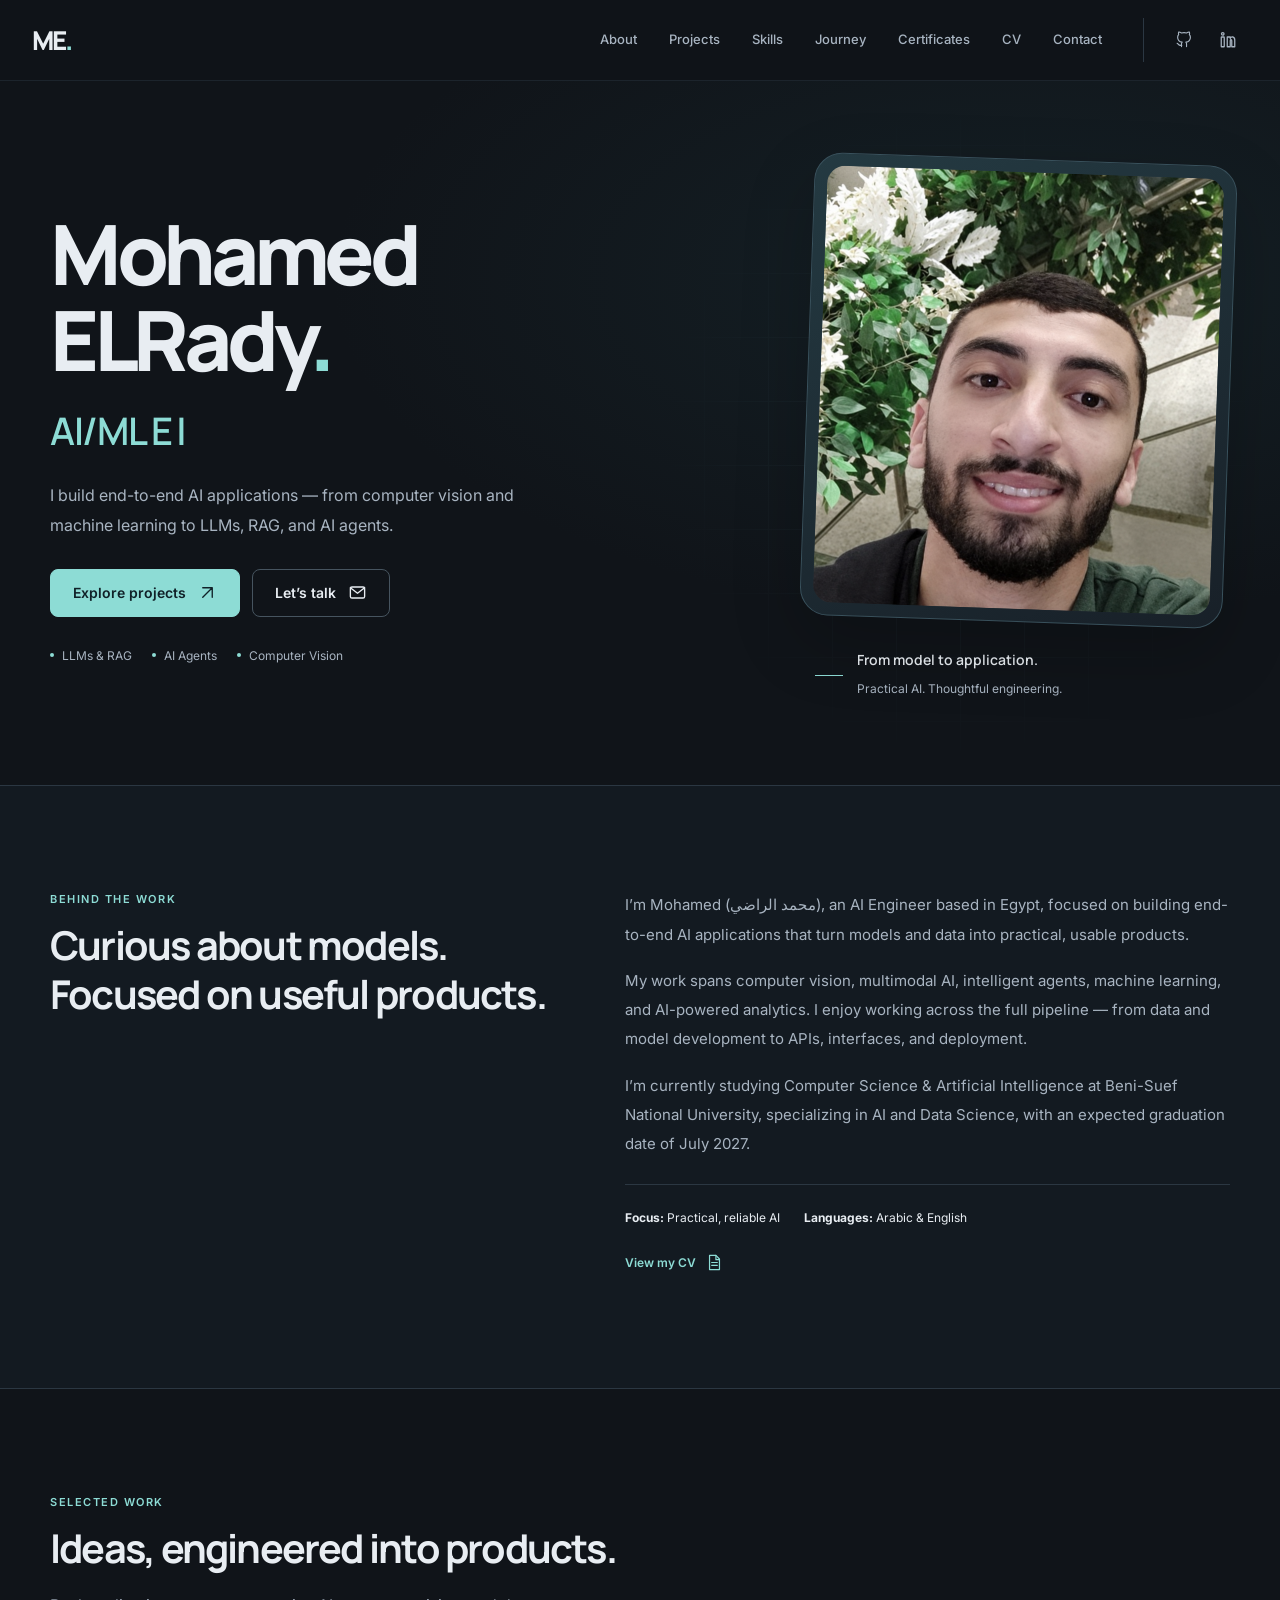
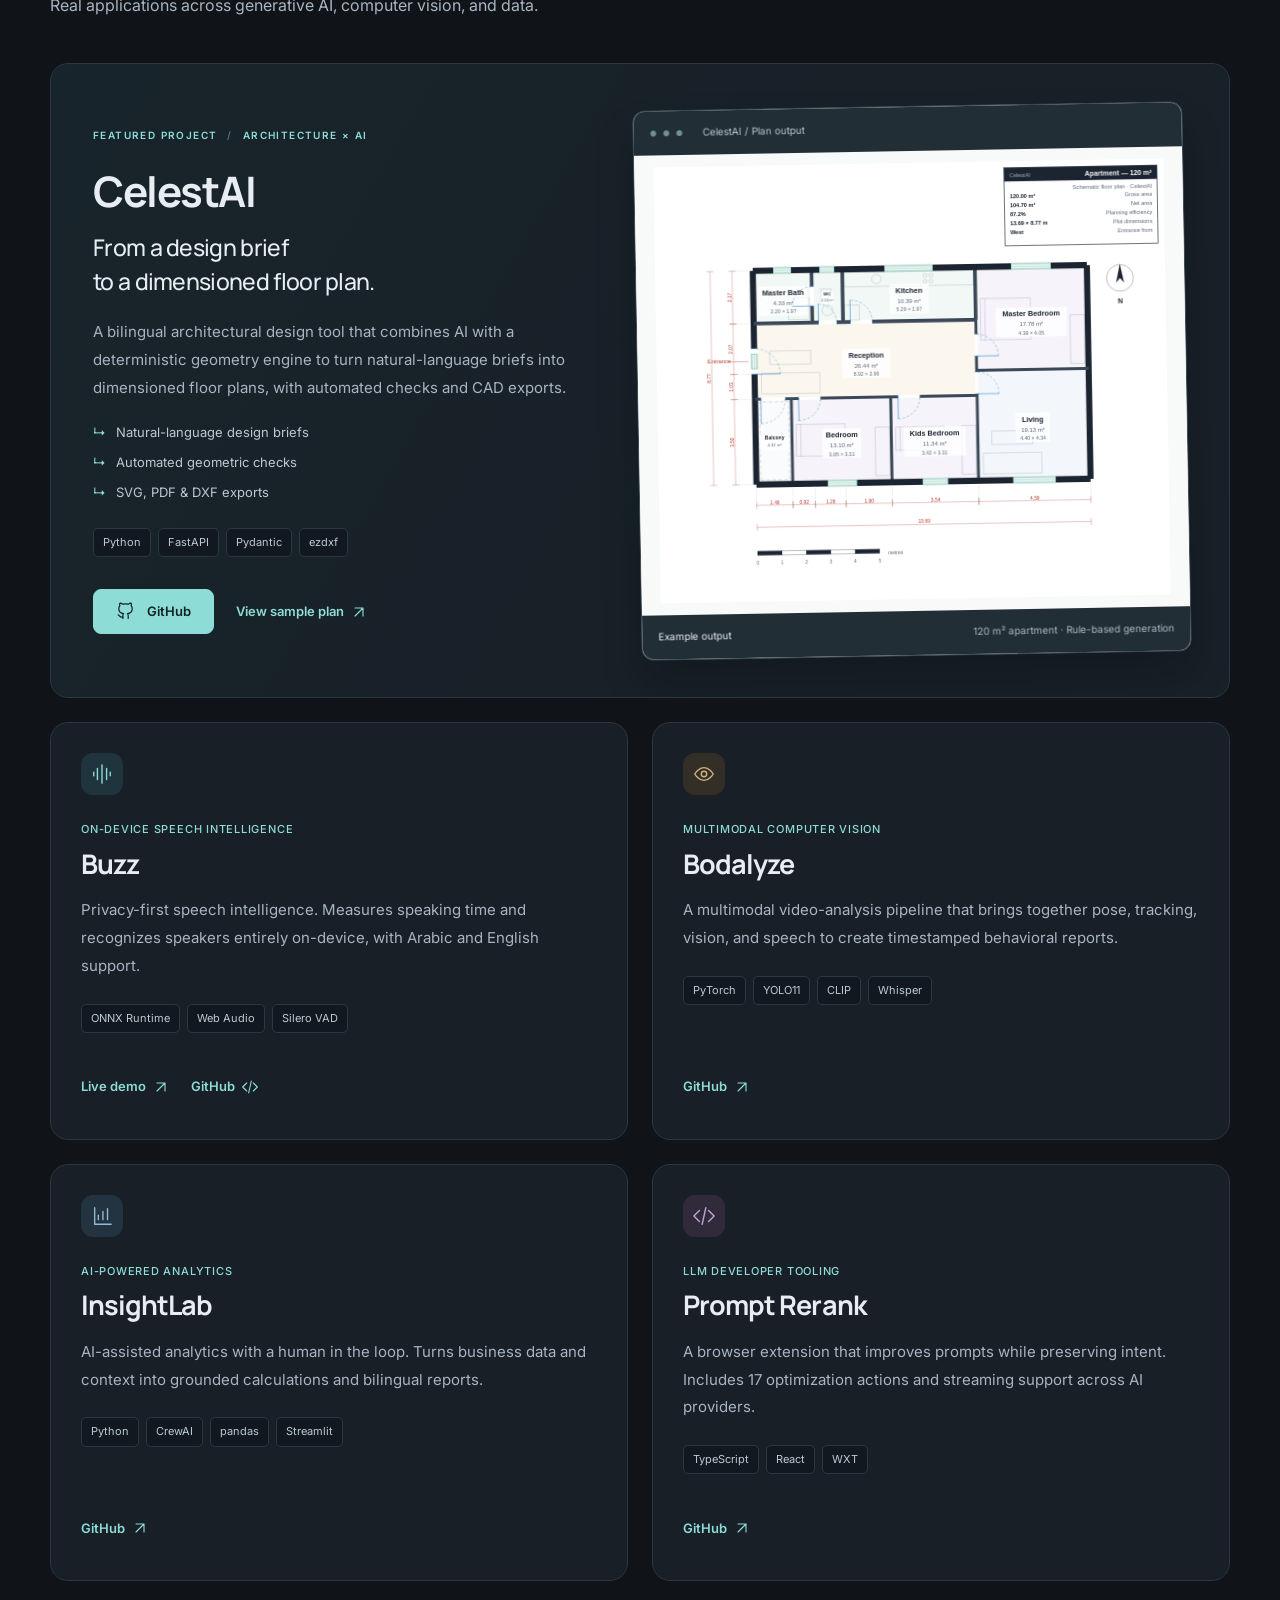
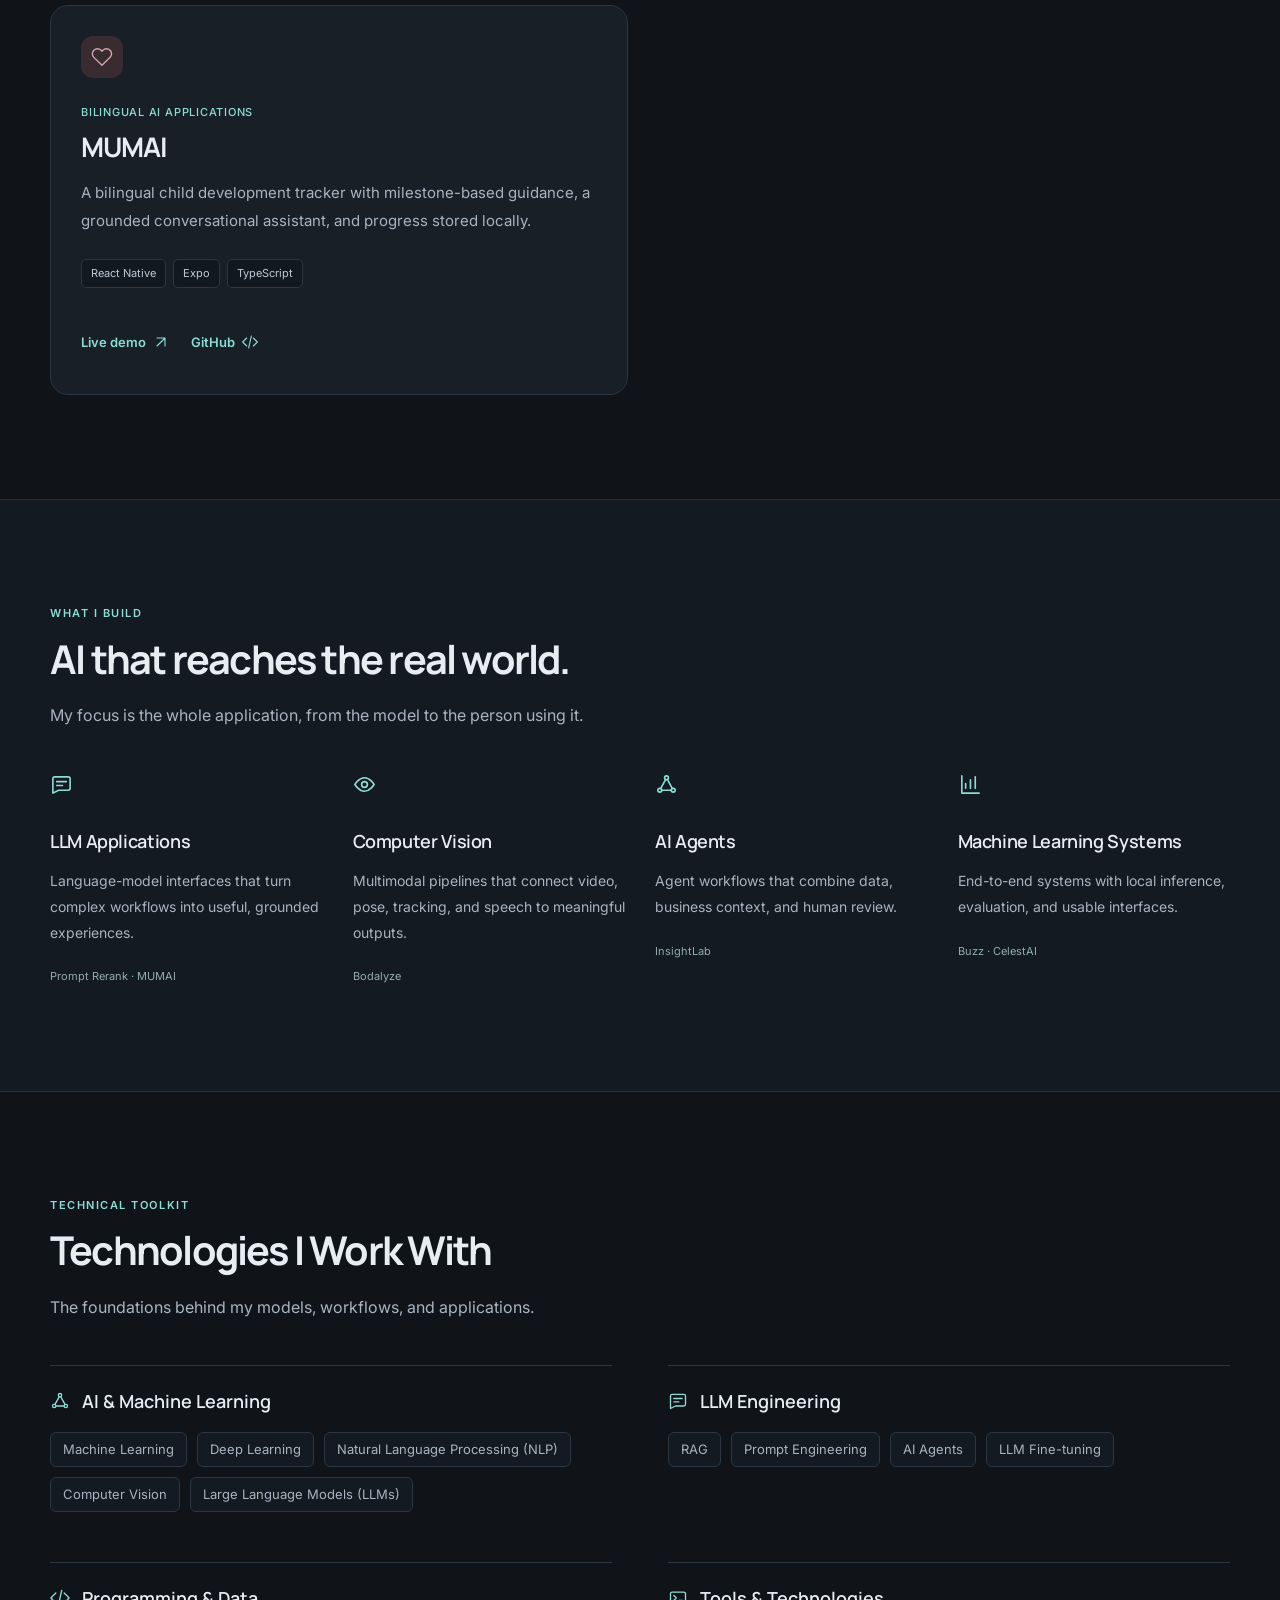
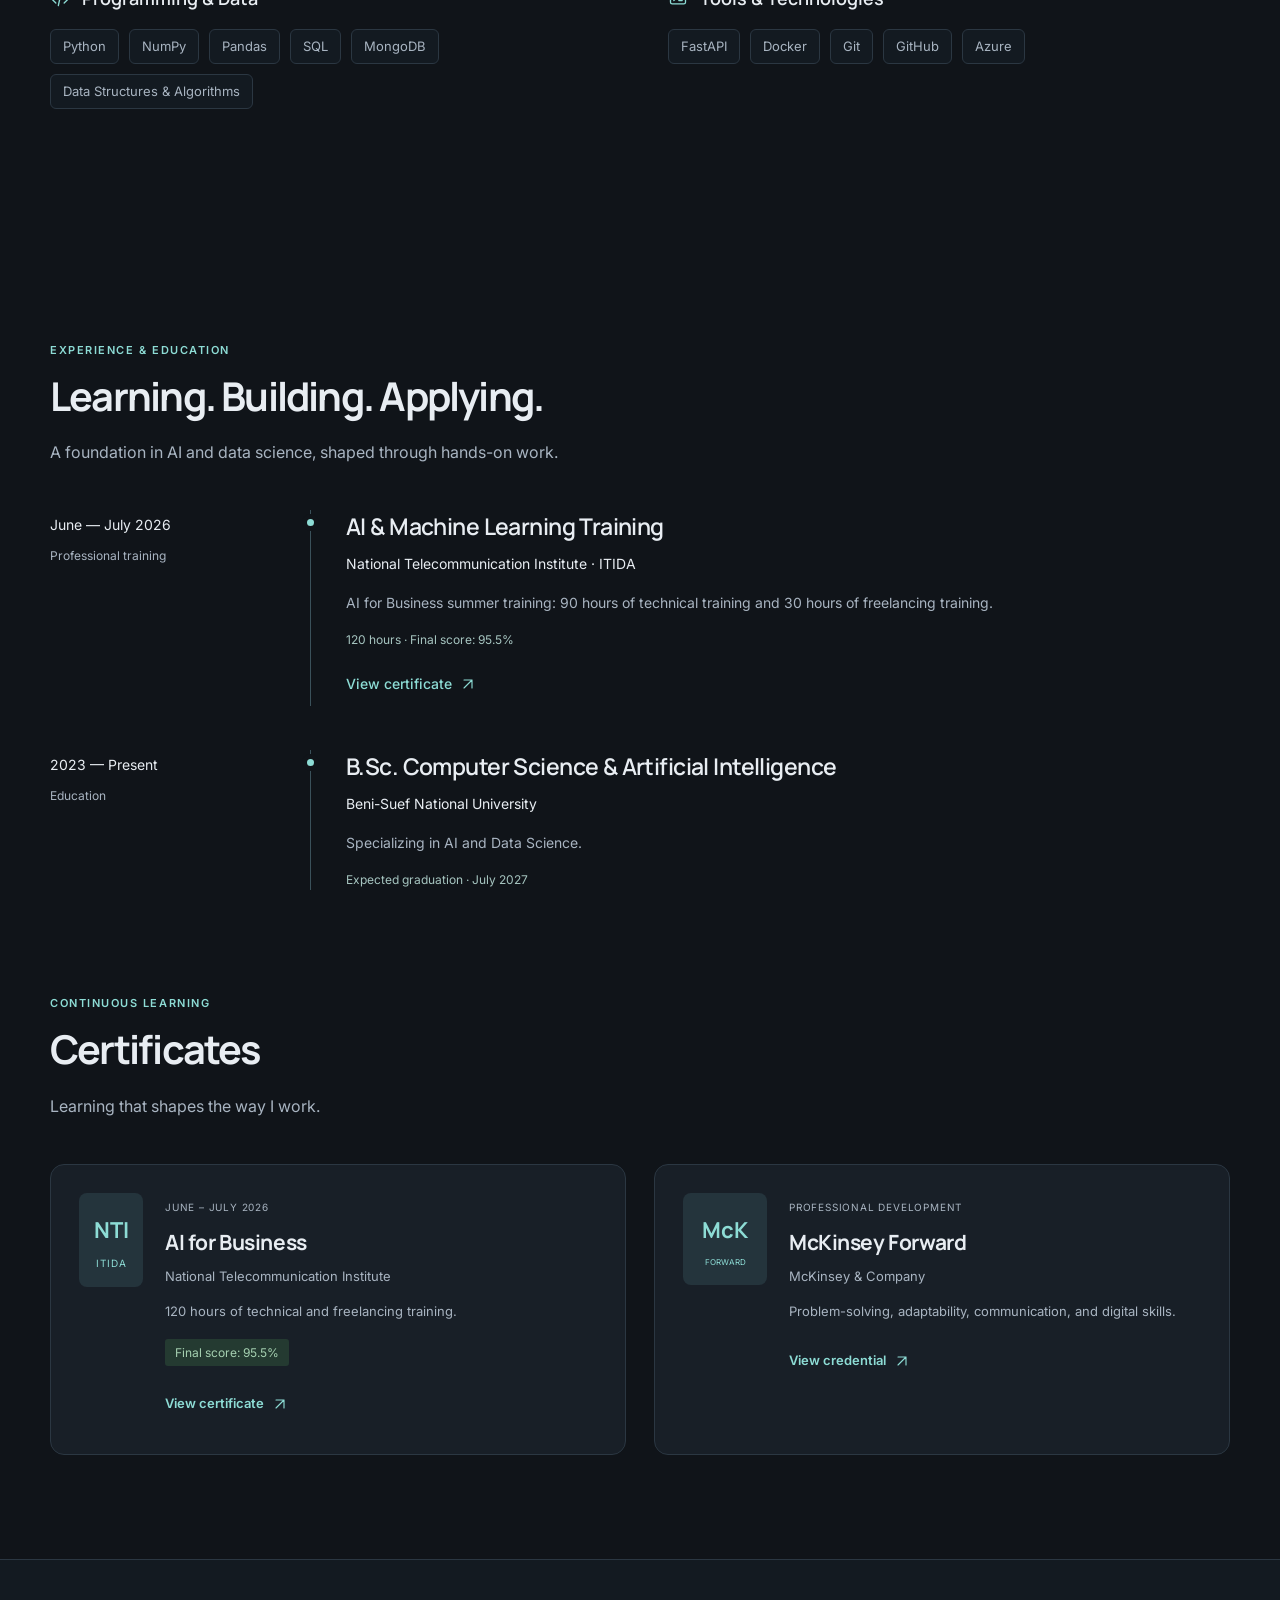
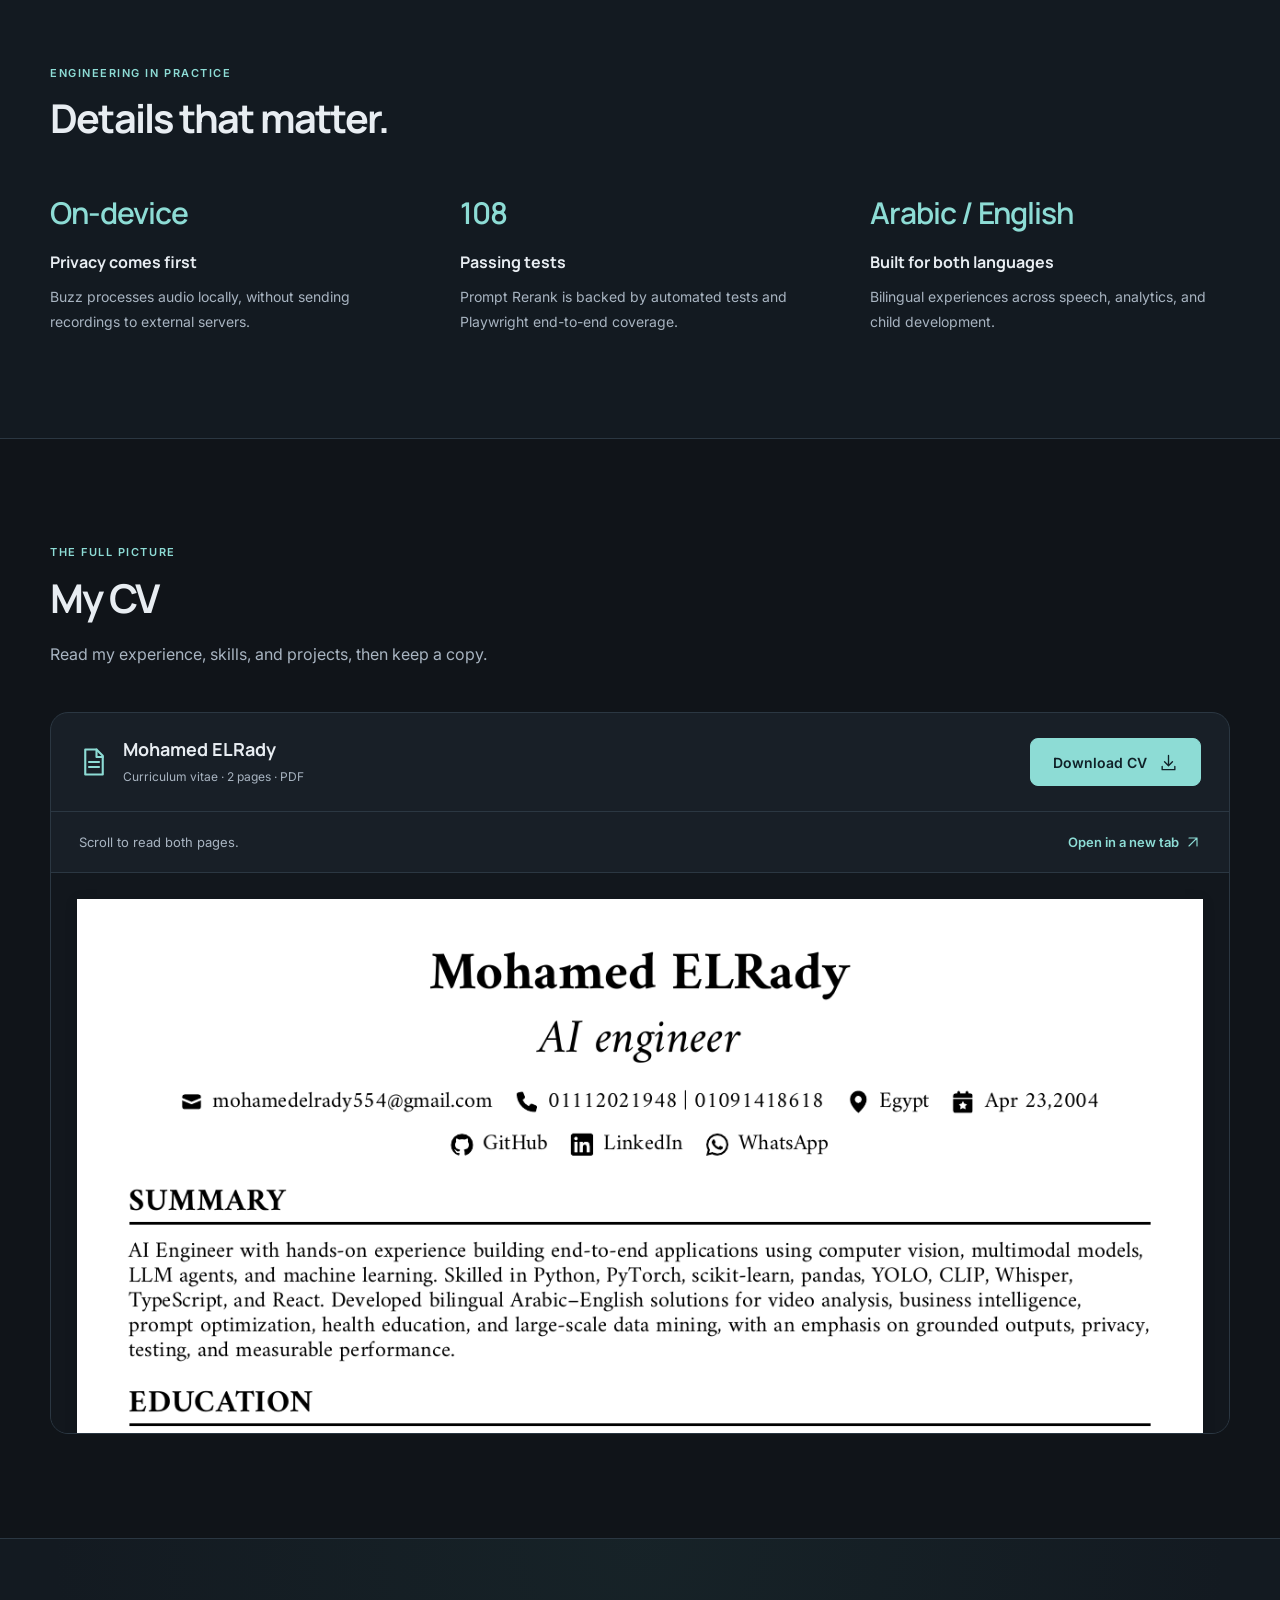
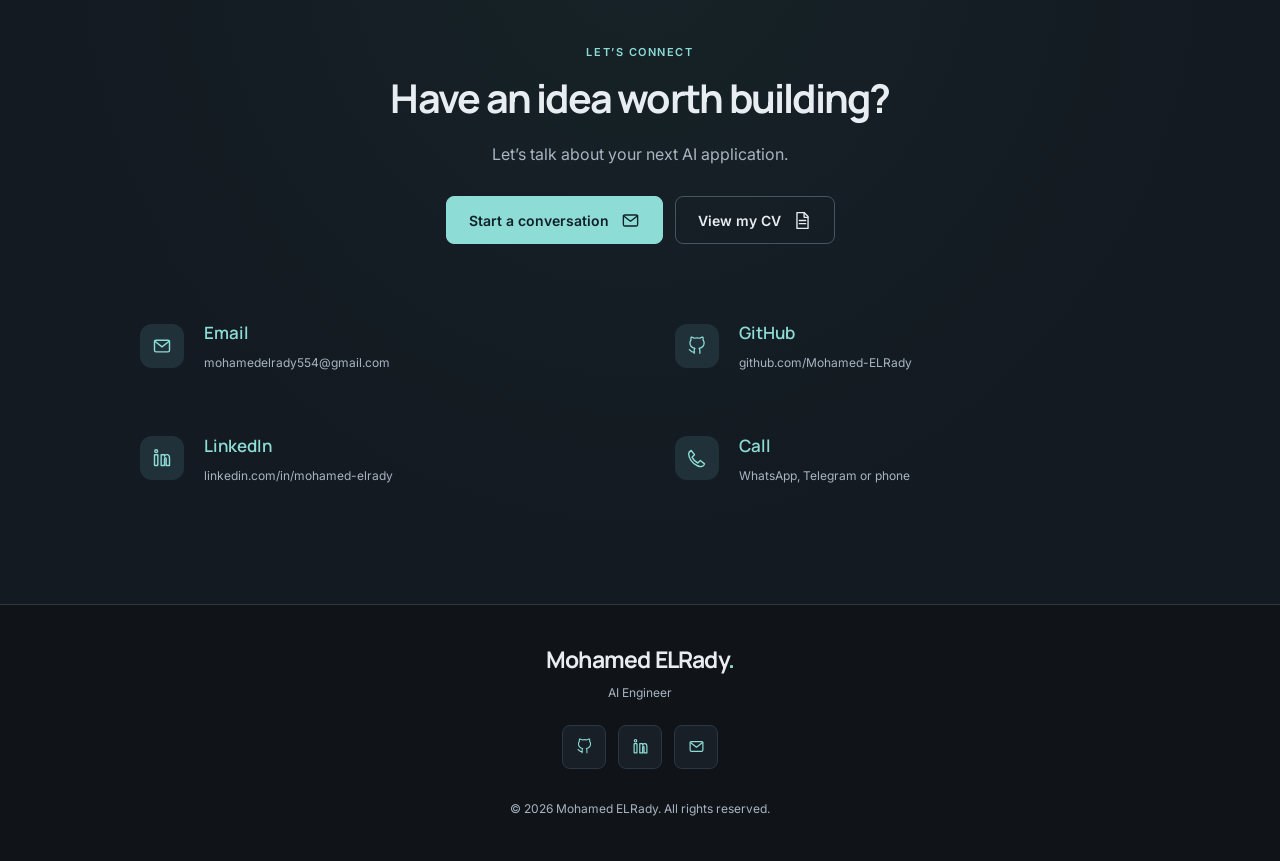
==== commit 83b9d98f: "Improve bilingual name discovery and search indexing" ====
--- a/index.html
+++ b/index.html
@@ -4,11 +4,38 @@
   <meta charset="utf-8">
   <meta name="viewport" content="width=device-width, initial-scale=1">
   <meta name="theme-color" content="#101419">
-  <meta name="description" content="Mohamed ELRady, AI Engineer. Explore my work in computer vision, multimodal AI, intelligent agents, and privacy-first applications.">
-  <meta property="og:title" content="Mohamed ELRady — AI Engineer">
-  <meta property="og:description" content="Computer vision, intelligent agents, and AI applications built for real people.">
+  <meta name="description" content="Mohamed ELRady (محمد الراضي) is an AI/ML Engineer building practical applications in computer vision, generative AI, LLMs, RAG, and AI agents. Explore his projects, skills, and CV.">
+  <link rel="canonical" href="https://mohamed-elrady.github.io/">
+  <meta property="og:title" content="Mohamed ELRady | محمد الراضي — AI Engineer">
+  <meta property="og:description" content="Explore Mohamed ELRady’s AI engineering portfolio: computer vision, generative AI, LLMs, RAG, and AI agents.">
   <meta property="og:type" content="website">
-  <title>Mohamed ELRady — AI Engineer</title>
+  <meta property="og:url" content="https://mohamed-elrady.github.io/">
+  <meta property="og:image" content="https://mohamed-elrady.github.io/assets/mohamed-enhanced.png">
+  <meta property="og:site_name" content="Mohamed ELRady — AI Engineer">
+  <meta name="twitter:card" content="summary_large_image">
+  <title>Mohamed ELRady | محمد الراضي — AI Engineer Portfolio</title>
+  <script type="application/ld+json">
+  {
+    "@context": "https://schema.org",
+    "@type": "ProfilePage",
+    "@id": "https://mohamed-elrady.github.io/#profile",
+    "url": "https://mohamed-elrady.github.io/",
+    "name": "Mohamed ELRady — AI Engineer Portfolio",
+    "mainEntity": {
+      "@type": "Person",
+      "@id": "https://mohamed-elrady.github.io/#mohamed-elrady",
+      "name": "Mohamed ELRady",
+      "alternateName": ["محمد الراضي", "Mohamed El Rady", "Mohamed ElRady"],
+      "url": "https://mohamed-elrady.github.io/",
+      "image": "https://mohamed-elrady.github.io/assets/mohamed-enhanced.png",
+      "jobTitle": "AI Engineer",
+      "sameAs": [
+        "https://github.com/Mohamed-ELRady",
+        "https://www.linkedin.com/in/mohamed-elrady/"
+      ]
+    }
+  }
+  </script>
   <link rel="icon" href="assets/favicon.svg?v=electric-black" type="image/svg+xml">
   <link rel="preconnect" href="https://fonts.googleapis.com">
   <link rel="preconnect" href="https://fonts.gstatic.com" crossorigin>
@@ -49,7 +76,7 @@
   <figure class="hero-profile"><div class="portrait-frame"><img src="assets/mohamed-enhanced.png" width="1254" height="1254" alt="Mohamed ELRady" fetchpriority="high"></div><figcaption><span class="profile-line"></span><div><strong>From model to application.</strong><span>Practical AI. Thoughtful engineering.</span></div></figcaption></figure>
 </div></section>
 <main id="main">
-<section class="section about" id="about"><div class="container"><div class="section-title"><p class="eyebrow">Behind the work</p><h2>Curious about models.<br>Focused on useful products.</h2></div><div class="about-grid"><div class="about-copy"><h3>AI Engineer</h3><p>I’m Mohamed, an AI Engineer based in Egypt, focused on building end-to-end AI applications that turn models and data into practical, usable products.</p><p>My work spans computer vision, multimodal AI, intelligent agents, machine learning, and AI-powered analytics. I enjoy working across the full pipeline — from data and model development to APIs, interfaces, and deployment.</p><p>I’m currently studying Computer Science &amp; Artificial Intelligence at Beni-Suef National University, specializing in AI and Data Science, with an expected graduation date of July 2027.</p><div class="about-details"><span><strong>Focus:</strong> Practical, reliable AI</span><span><strong>Languages:</strong> Arabic & English</span><a href="#cv">View my CV <svg class="icon"><use href="#i-document"/></svg></a></div></div></div></div></section>
+<section class="section about" id="about"><div class="container"><div class="section-title"><p class="eyebrow">Behind the work</p><h2>Curious about models.<br>Focused on useful products.</h2></div><div class="about-grid"><div class="about-copy"><h3>AI Engineer</h3><p>I’m Mohamed (<span lang="ar" dir="rtl">محمد الراضي</span>), an AI Engineer based in Egypt, focused on building end-to-end AI applications that turn models and data into practical, usable products.</p><p>My work spans computer vision, multimodal AI, intelligent agents, machine learning, and AI-powered analytics. I enjoy working across the full pipeline — from data and model development to APIs, interfaces, and deployment.</p><p>I’m currently studying Computer Science &amp; Artificial Intelligence at Beni-Suef National University, specializing in AI and Data Science, with an expected graduation date of July 2027.</p><div class="about-details"><span><strong>Focus:</strong> Practical, reliable AI</span><span><strong>Languages:</strong> Arabic & English</span><a href="#cv">View my CV <svg class="icon"><use href="#i-document"/></svg></a></div></div></div></div></section>
 <section class="section projects-section" id="projects"><div class="container"><div class="section-title"><p class="eyebrow">Selected work</p><h2>Ideas, engineered into products.</h2><p>Real applications across generative AI, computer vision, and data.</p></div><div class="projects-grid">
   <article class="project-card featured-project" id="project-celestai"><div class="featured-copy"><p class="eyebrow">Featured project <span aria-hidden="true">/</span> Architecture × AI</p><h3>CelestAI</h3><p class="project-lead">From a design brief<br>to a dimensioned floor plan.</p><p>A bilingual architectural design tool that combines AI with a deterministic geometry engine to turn natural-language briefs into dimensioned floor plans, with automated checks and CAD exports.</p><ul class="project-capabilities"><li>Natural-language design briefs</li><li>Automated geometric checks</li><li>SVG, PDF &amp; DXF exports</li></ul><div class="project-tags"><span>Python</span><span>FastAPI</span><span>Pydantic</span><span>ezdxf</span></div><div class="project-links"><a class="button" href="https://github.com/Mohamed-ELRady/CelestAI" target="_blank" rel="noopener noreferrer"><svg class="icon" aria-hidden="true"><use href="#i-github"/></svg> GitHub</a><a href="assets/celestai-preview/celestai-apartment-120m2.svg" target="_blank" rel="noopener noreferrer">View sample plan <svg class="icon" aria-hidden="true"><use href="#i-arrow"/></svg></a></div></div><figure class="project-preview"><div class="preview-bar"><span class="preview-dots" aria-hidden="true">● ● ●</span><span>CelestAI / Plan output</span></div><a href="assets/celestai-preview/celestai-apartment-120m2.svg" target="_blank" rel="noopener noreferrer" aria-label="Open sample CelestAI floor plan in a new tab"><img src="assets/celestai-preview/celestai-apartment-120m2.svg" width="1200" height="900" loading="lazy" alt="Actual sample floor plan generated with CelestAI, including rooms, doors, furniture, and dimensions."></a><figcaption>Example output <span>120 m² apartment · Rule-based generation</span></figcaption></figure></article>
   <article class="project-card"><div class="project-icon teal"><svg class="icon"><use href="#i-wave"/></svg></div><p class="project-category">On-device speech intelligence</p><h3>Buzz</h3><p>Privacy-first speech intelligence. Measures speaking time and recognizes speakers entirely on-device, with Arabic and English support.</p><div class="project-tags"><span>ONNX Runtime</span><span>Web Audio</span><span>Silero VAD</span></div><div class="project-links"><a href="https://mohamed-elrady.github.io/Buzz/" target="_blank" rel="noopener noreferrer">Live demo <svg class="icon"><use href="#i-arrow"/></svg></a><a href="https://github.com/Mohamed-ELRady/buzz" target="_blank" rel="noopener noreferrer">GitHub <svg class="icon"><use href="#i-code"/></svg></a></div></article>
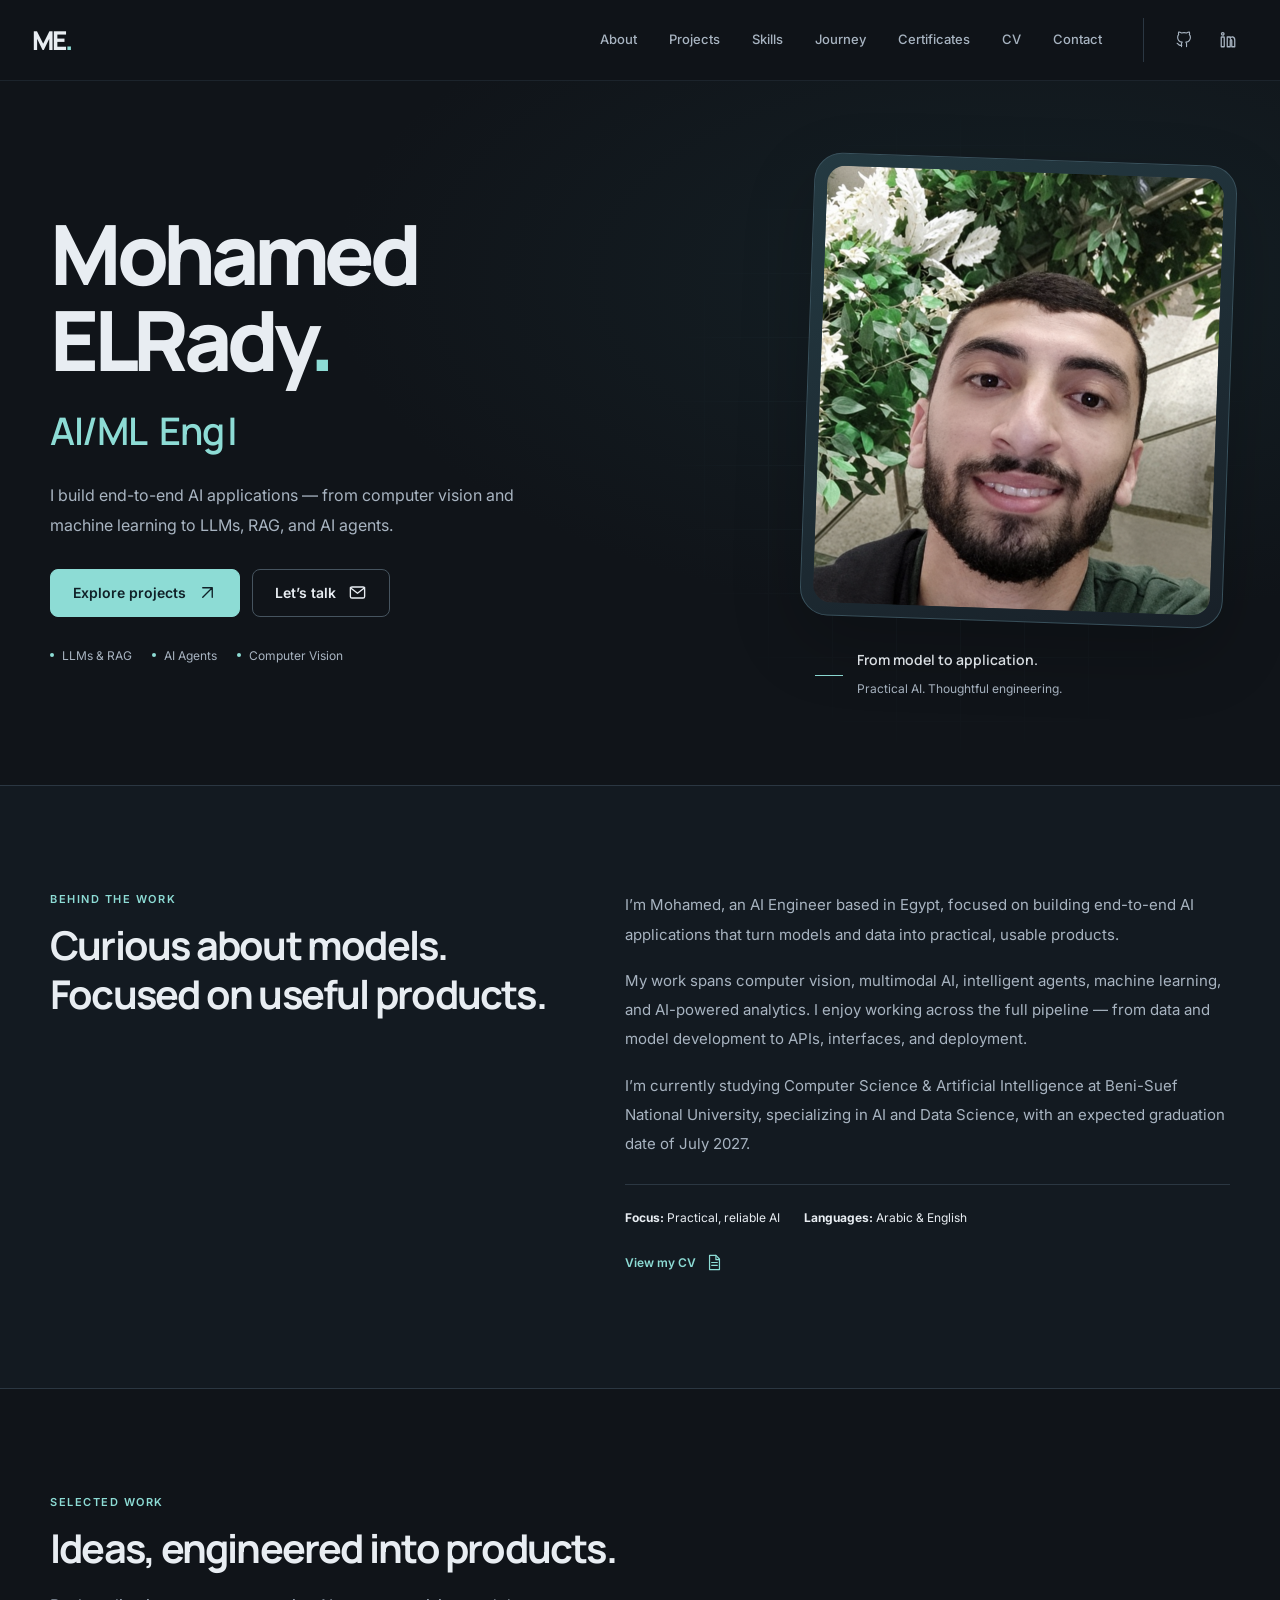
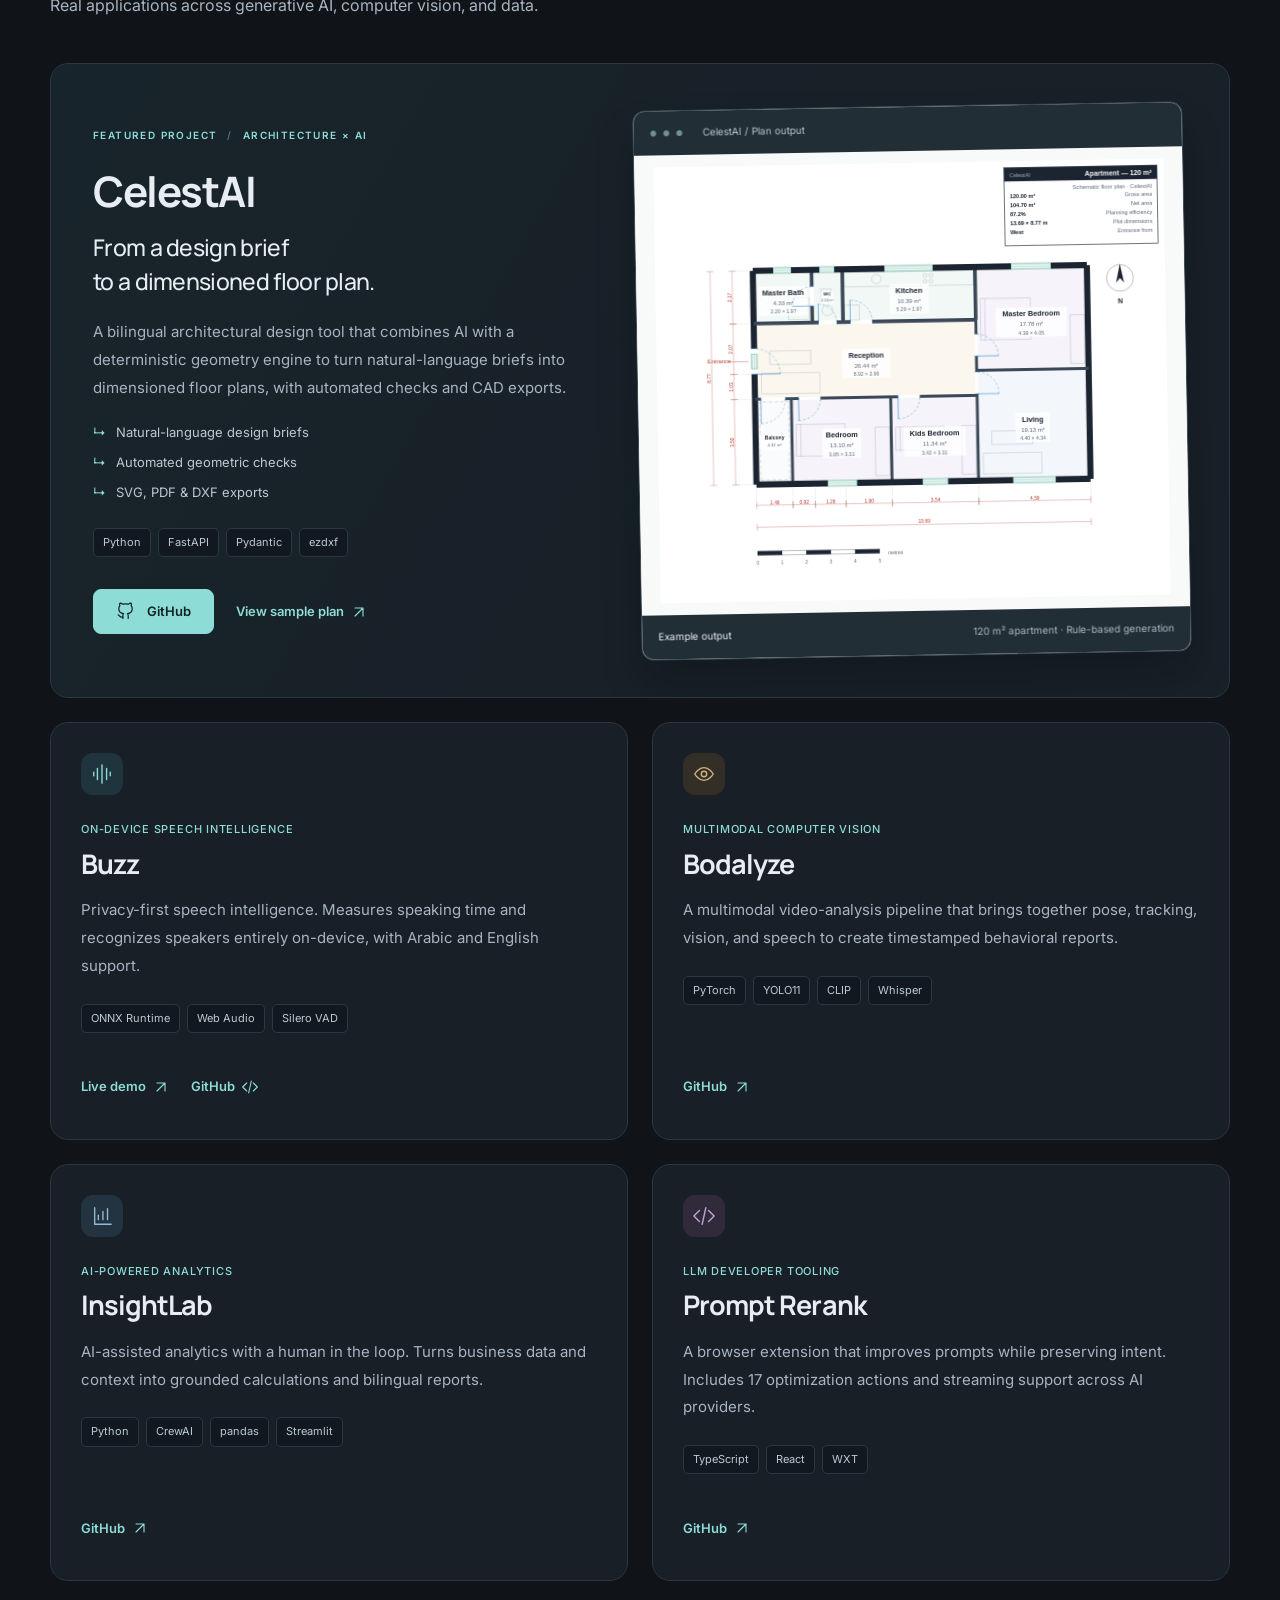
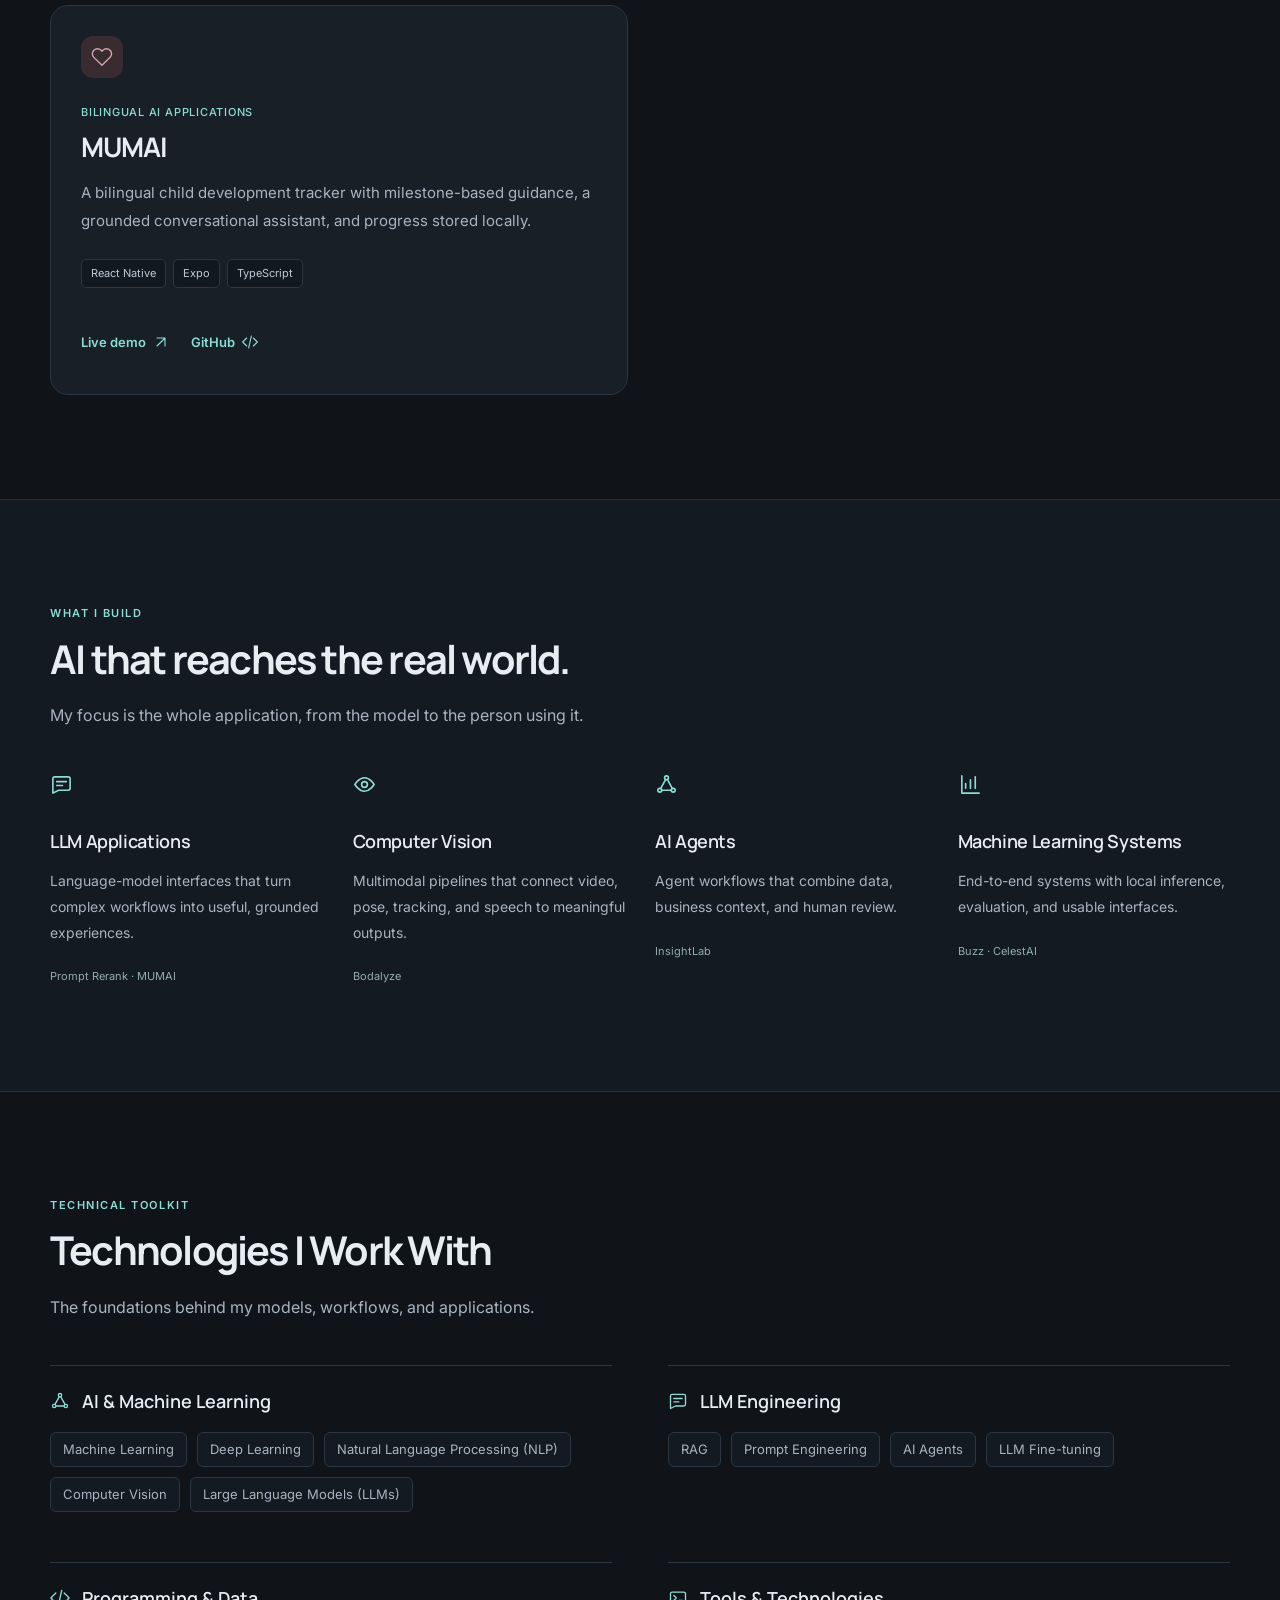
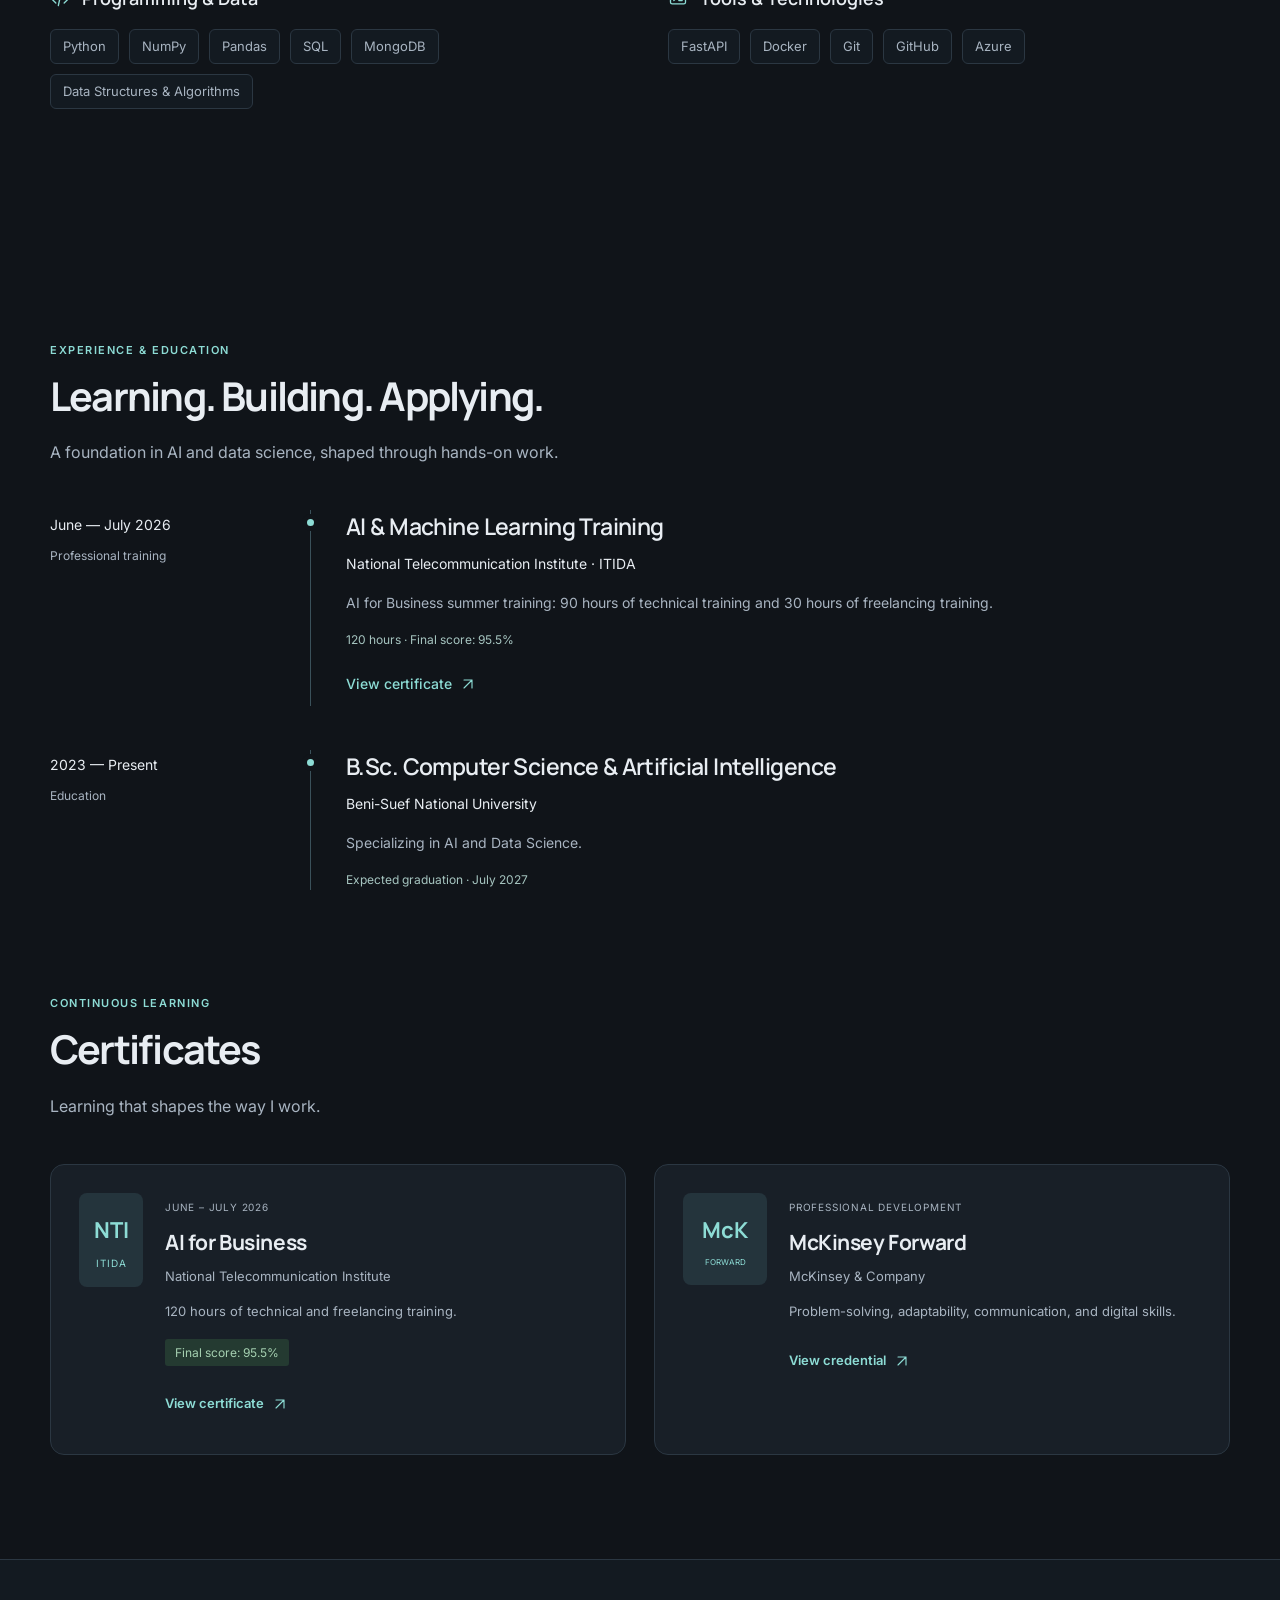
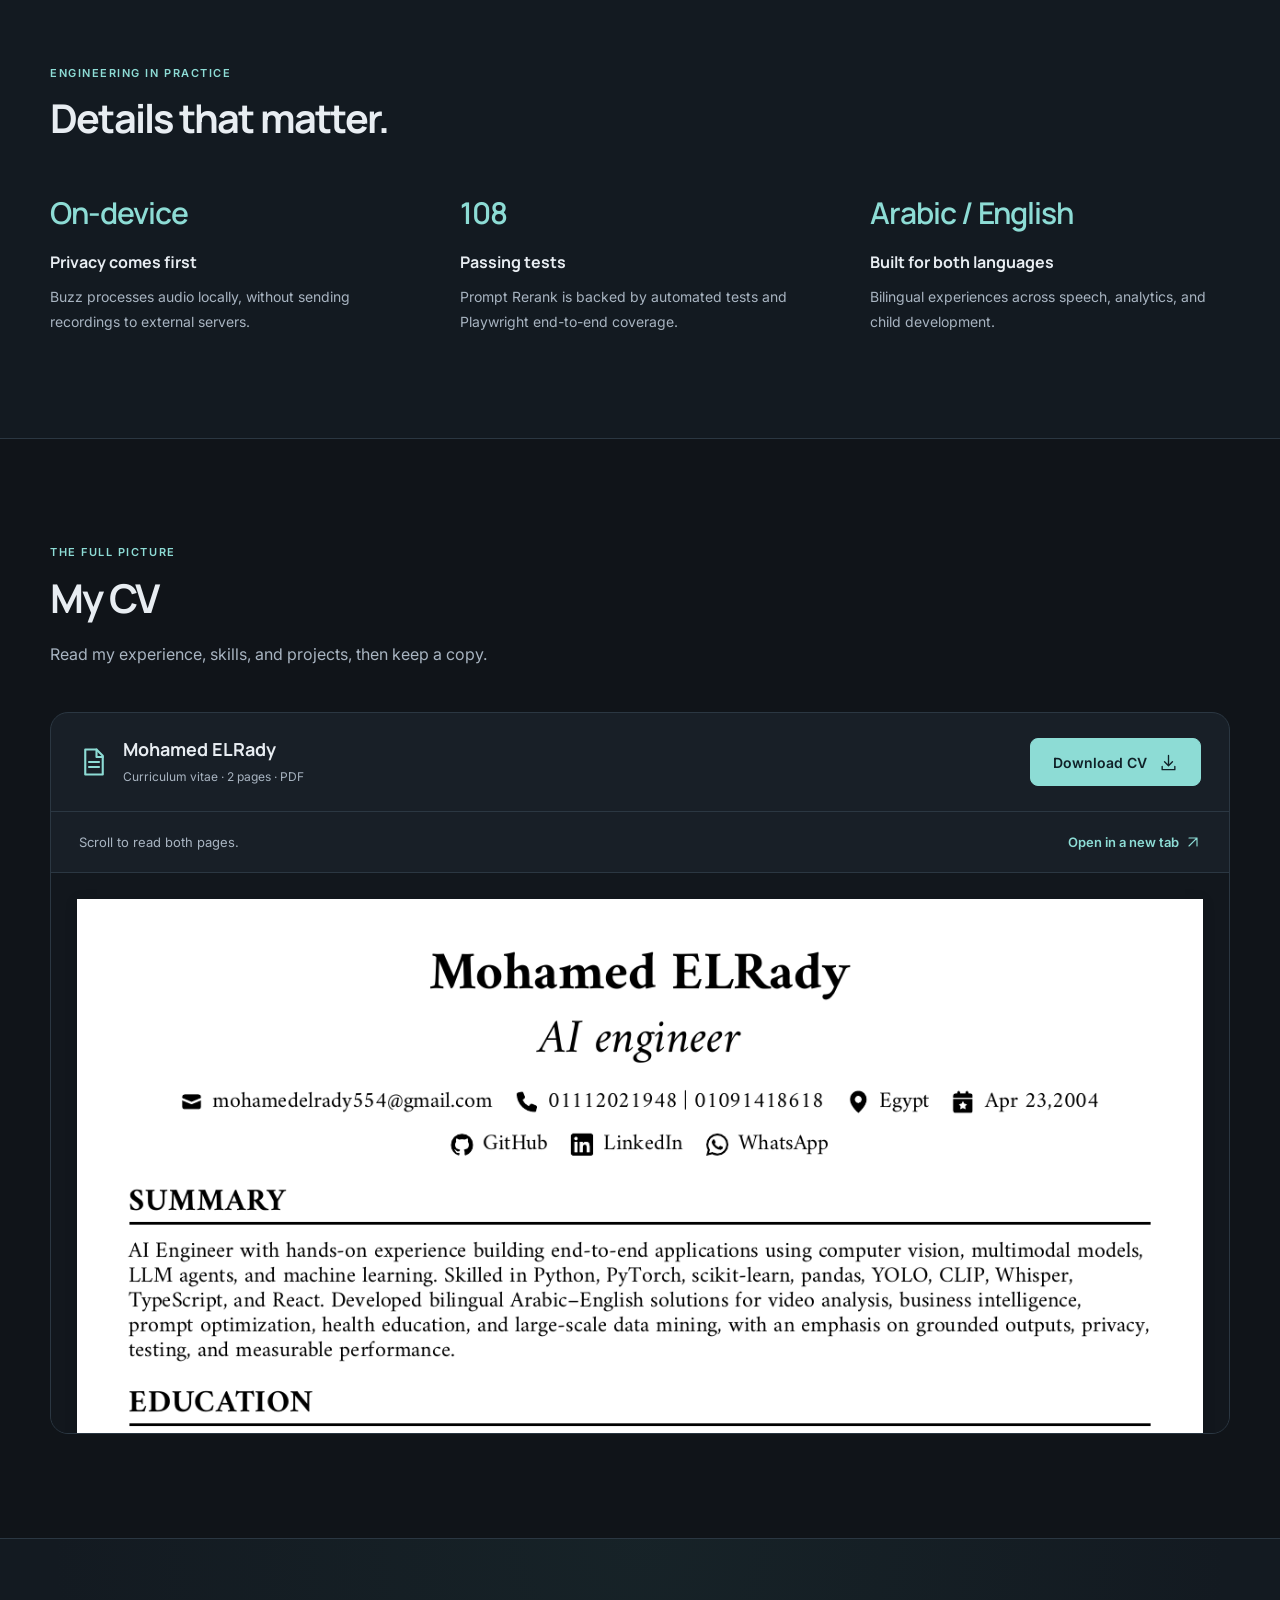
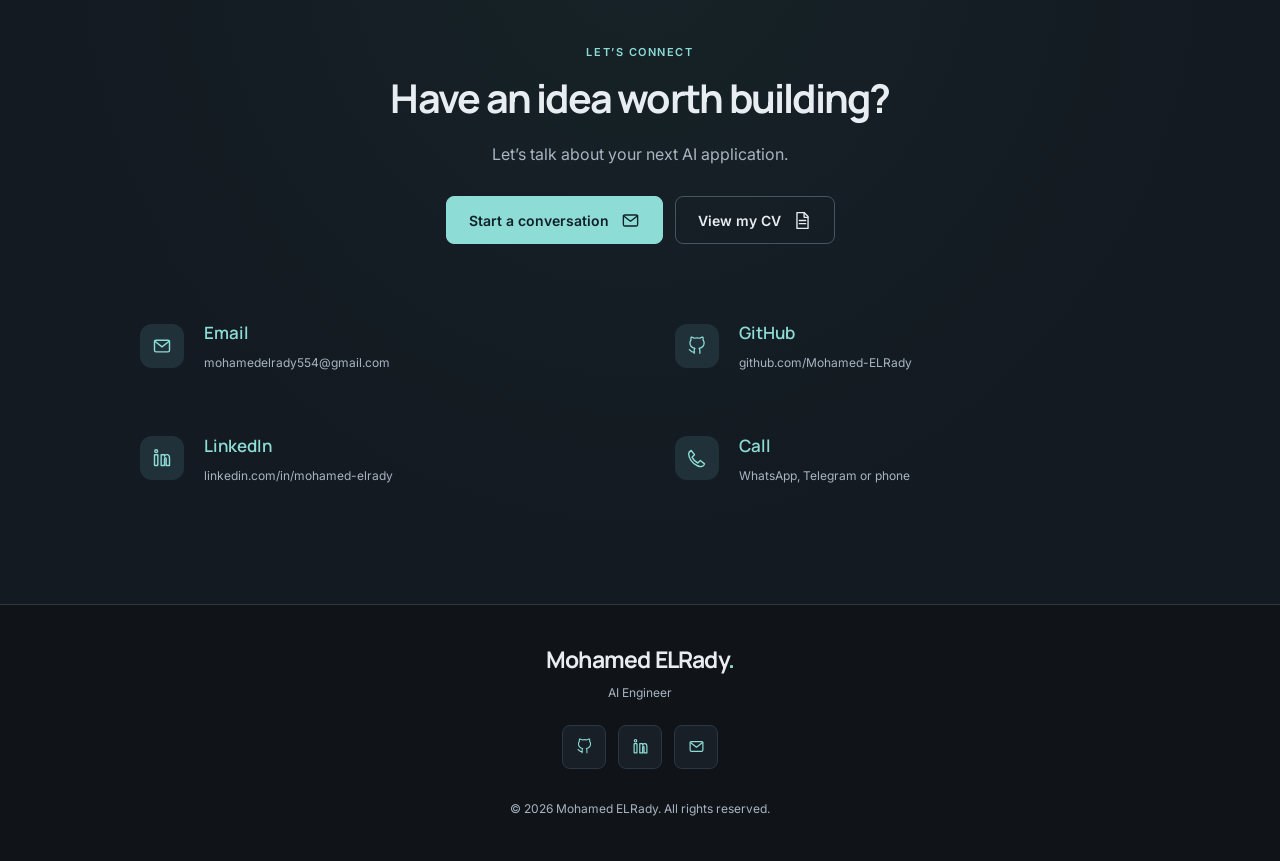
==== commit 89178bc3: "Refine About copy and animated role spacing" ====
--- a/index.html
+++ b/index.html
@@ -41,7 +41,7 @@
   <link rel="preconnect" href="https://fonts.gstatic.com" crossorigin>
   <link href="https://fonts.googleapis.com/css2?family=Inter:wght@400;500;600;700&amp;family=Manrope:wght@400;500;600;700;800&amp;display=swap" rel="stylesheet">
   <link rel="stylesheet" href="styles.css?v=cv-original-colors">
-  <link rel="stylesheet" href="premium.css?v=hero-clean">
+  <link rel="stylesheet" href="premium.css?v=name-spacing">
   <script src="app.js?v=hero-roles" defer></script>
   <script src="cursor.js?v=1" defer></script>
 </head>
@@ -76,7 +76,7 @@
   <figure class="hero-profile"><div class="portrait-frame"><img src="assets/mohamed-enhanced.png" width="1254" height="1254" alt="Mohamed ELRady" fetchpriority="high"></div><figcaption><span class="profile-line"></span><div><strong>From model to application.</strong><span>Practical AI. Thoughtful engineering.</span></div></figcaption></figure>
 </div></section>
 <main id="main">
-<section class="section about" id="about"><div class="container"><div class="section-title"><p class="eyebrow">Behind the work</p><h2>Curious about models.<br>Focused on useful products.</h2></div><div class="about-grid"><div class="about-copy"><h3>AI Engineer</h3><p>I’m Mohamed (<span lang="ar" dir="rtl">محمد الراضي</span>), an AI Engineer based in Egypt, focused on building end-to-end AI applications that turn models and data into practical, usable products.</p><p>My work spans computer vision, multimodal AI, intelligent agents, machine learning, and AI-powered analytics. I enjoy working across the full pipeline — from data and model development to APIs, interfaces, and deployment.</p><p>I’m currently studying Computer Science &amp; Artificial Intelligence at Beni-Suef National University, specializing in AI and Data Science, with an expected graduation date of July 2027.</p><div class="about-details"><span><strong>Focus:</strong> Practical, reliable AI</span><span><strong>Languages:</strong> Arabic & English</span><a href="#cv">View my CV <svg class="icon"><use href="#i-document"/></svg></a></div></div></div></div></section>
+<section class="section about" id="about"><div class="container"><div class="section-title"><p class="eyebrow">Behind the work</p><h2>Curious about models.<br>Focused on useful products.</h2></div><div class="about-grid"><div class="about-copy"><h3>AI Engineer</h3><p>I’m Mohamed, an AI Engineer based in Egypt, focused on building end-to-end AI applications that turn models and data into practical, usable products.</p><p>My work spans computer vision, multimodal AI, intelligent agents, machine learning, and AI-powered analytics. I enjoy working across the full pipeline — from data and model development to APIs, interfaces, and deployment.</p><p>I’m currently studying Computer Science &amp; Artificial Intelligence at Beni-Suef National University, specializing in AI and Data Science, with an expected graduation date of July 2027.</p><div class="about-details"><span><strong>Focus:</strong> Practical, reliable AI</span><span><strong>Languages:</strong> Arabic & English</span><a href="#cv">View my CV <svg class="icon"><use href="#i-document"/></svg></a></div></div></div></div></section>
 <section class="section projects-section" id="projects"><div class="container"><div class="section-title"><p class="eyebrow">Selected work</p><h2>Ideas, engineered into products.</h2><p>Real applications across generative AI, computer vision, and data.</p></div><div class="projects-grid">
   <article class="project-card featured-project" id="project-celestai"><div class="featured-copy"><p class="eyebrow">Featured project <span aria-hidden="true">/</span> Architecture × AI</p><h3>CelestAI</h3><p class="project-lead">From a design brief<br>to a dimensioned floor plan.</p><p>A bilingual architectural design tool that combines AI with a deterministic geometry engine to turn natural-language briefs into dimensioned floor plans, with automated checks and CAD exports.</p><ul class="project-capabilities"><li>Natural-language design briefs</li><li>Automated geometric checks</li><li>SVG, PDF &amp; DXF exports</li></ul><div class="project-tags"><span>Python</span><span>FastAPI</span><span>Pydantic</span><span>ezdxf</span></div><div class="project-links"><a class="button" href="https://github.com/Mohamed-ELRady/CelestAI" target="_blank" rel="noopener noreferrer"><svg class="icon" aria-hidden="true"><use href="#i-github"/></svg> GitHub</a><a href="assets/celestai-preview/celestai-apartment-120m2.svg" target="_blank" rel="noopener noreferrer">View sample plan <svg class="icon" aria-hidden="true"><use href="#i-arrow"/></svg></a></div></div><figure class="project-preview"><div class="preview-bar"><span class="preview-dots" aria-hidden="true">● ● ●</span><span>CelestAI / Plan output</span></div><a href="assets/celestai-preview/celestai-apartment-120m2.svg" target="_blank" rel="noopener noreferrer" aria-label="Open sample CelestAI floor plan in a new tab"><img src="assets/celestai-preview/celestai-apartment-120m2.svg" width="1200" height="900" loading="lazy" alt="Actual sample floor plan generated with CelestAI, including rooms, doors, furniture, and dimensions."></a><figcaption>Example output <span>120 m² apartment · Rule-based generation</span></figcaption></figure></article>
   <article class="project-card"><div class="project-icon teal"><svg class="icon"><use href="#i-wave"/></svg></div><p class="project-category">On-device speech intelligence</p><h3>Buzz</h3><p>Privacy-first speech intelligence. Measures speaking time and recognizes speakers entirely on-device, with Arabic and English support.</p><div class="project-tags"><span>ONNX Runtime</span><span>Web Audio</span><span>Silero VAD</span></div><div class="project-links"><a href="https://mohamed-elrady.github.io/Buzz/" target="_blank" rel="noopener noreferrer">Live demo <svg class="icon"><use href="#i-arrow"/></svg></a><a href="https://github.com/Mohamed-ELRady/buzz" target="_blank" rel="noopener noreferrer">GitHub <svg class="icon"><use href="#i-code"/></svg></a></div></article>
--- a/premium.css
+++ b/premium.css
@@ -51,6 +51,7 @@
 .portfolio-page .hero h1 br:after { content:none; }
 .portfolio-page .hero h1 > span { color:var(--accent); }
 .portfolio-page .hero-role { min-height:1.45em; margin:0; font:600 clamp(27px,3vw,38px)/1.3 var(--display); letter-spacing:-.035em; color:var(--accent); white-space:nowrap; }
+.portfolio-page #typed-role { word-spacing:.22em; }
 .portfolio-page .hero-intro { font:400 16px/1.85 var(--body); max-width:530px; margin:20px 0 28px; color:var(--muted); }
 .hero-actions { display:flex; flex-wrap:wrap; gap:12px; }
 .hero-focus { display:flex; flex-wrap:wrap; gap:10px 20px; margin-top:28px; color:var(--muted); font-size:12px; }
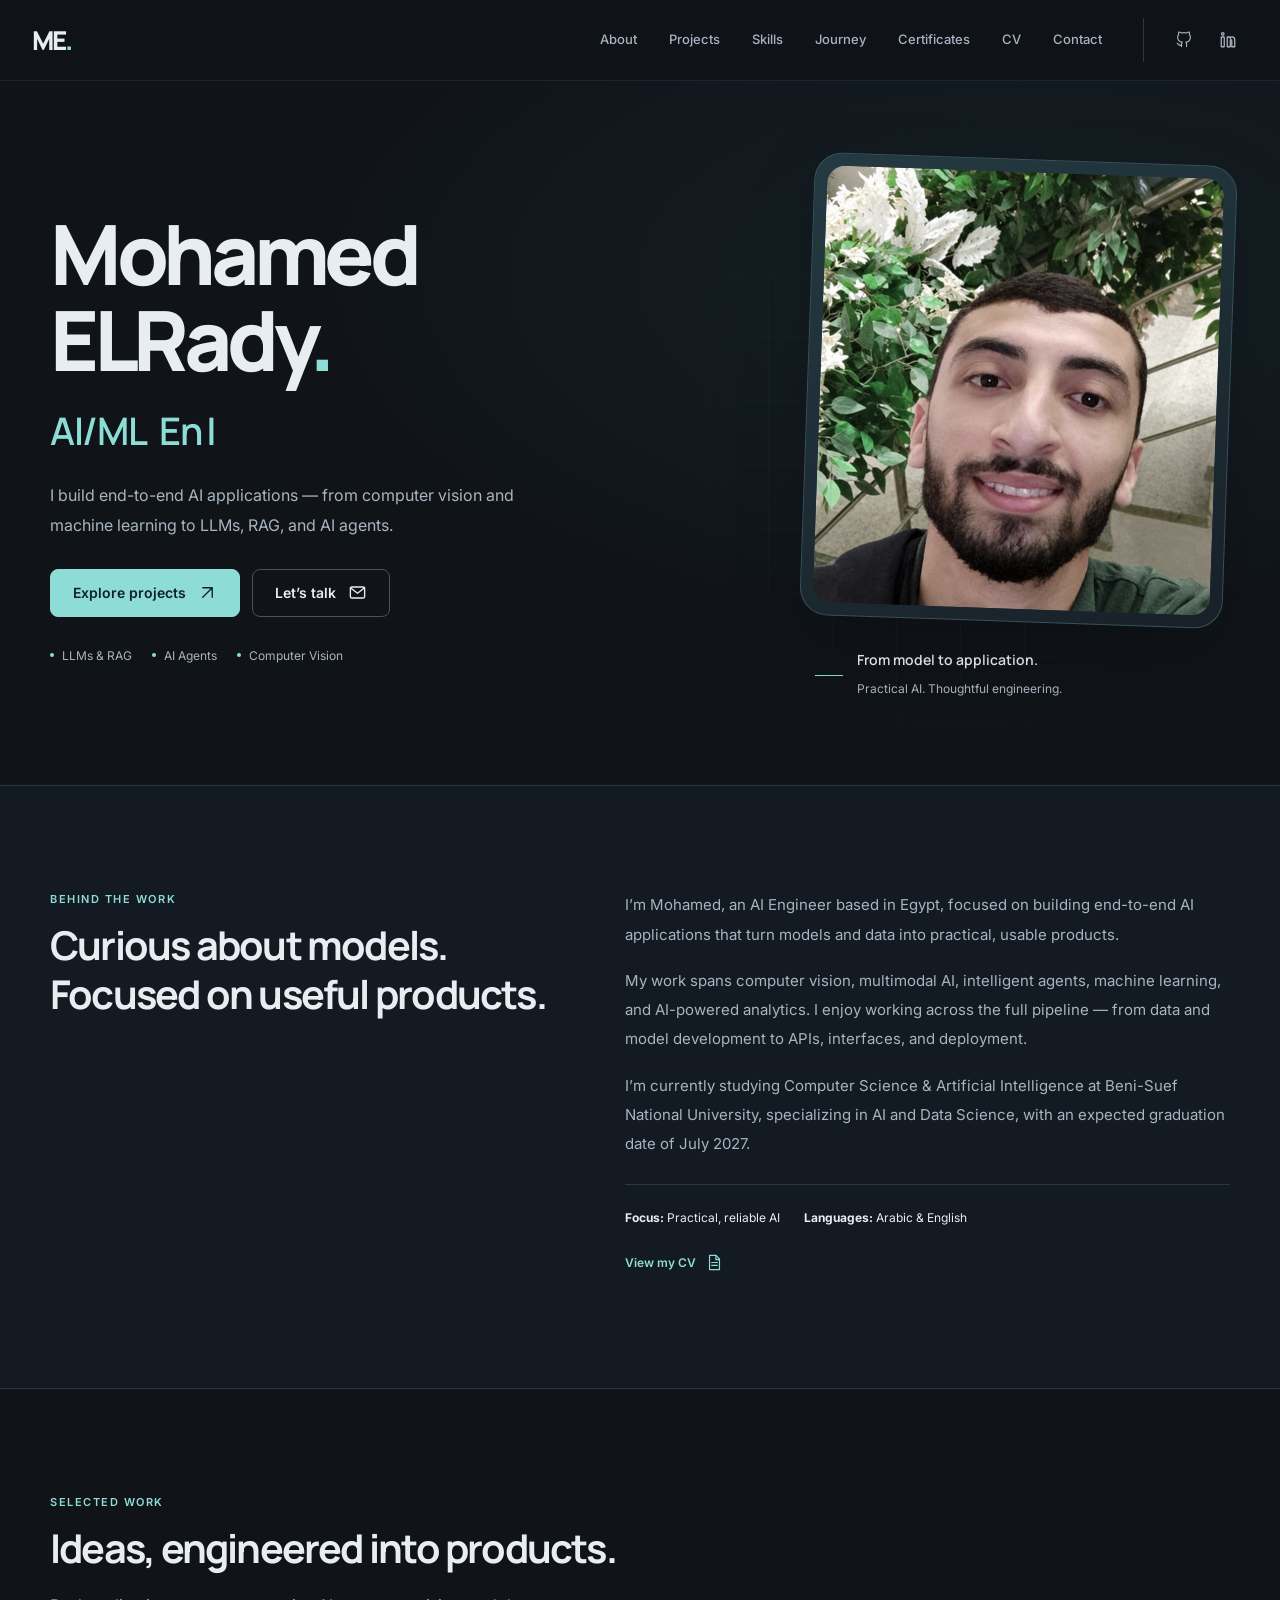
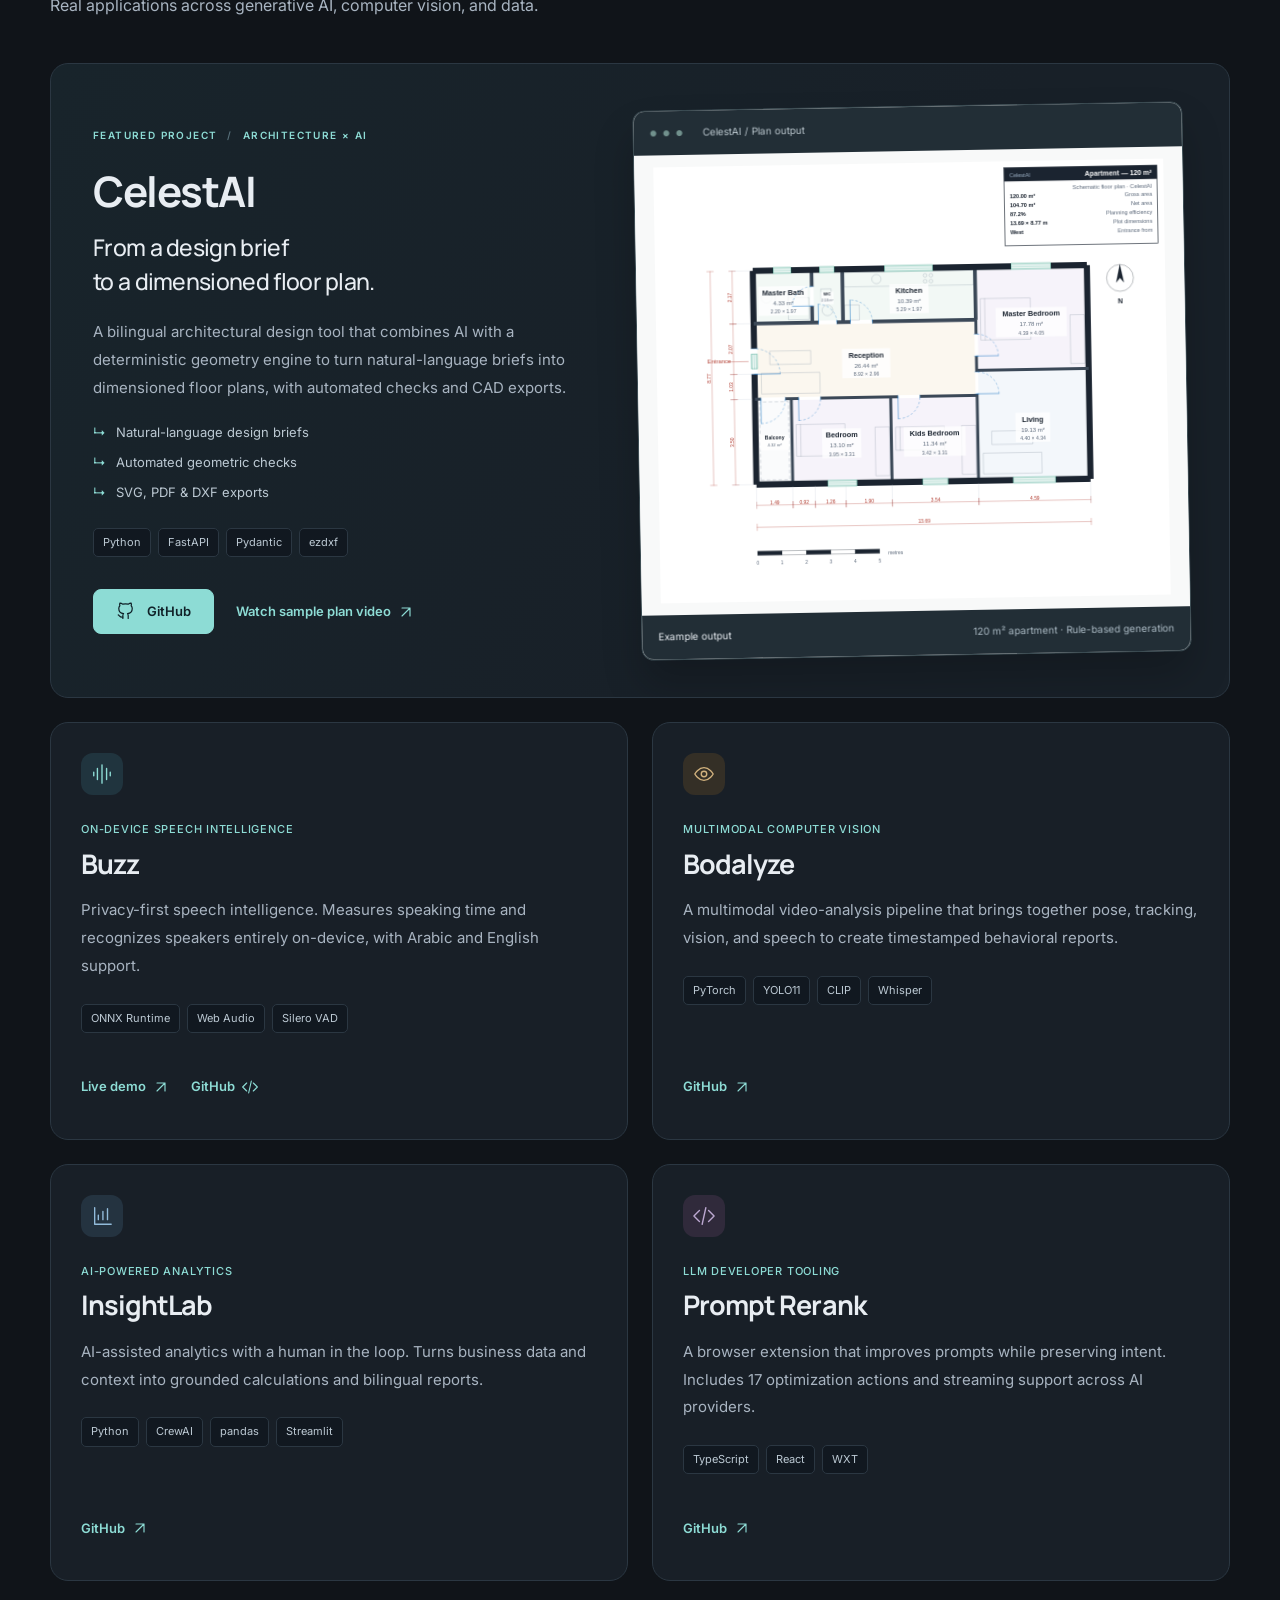
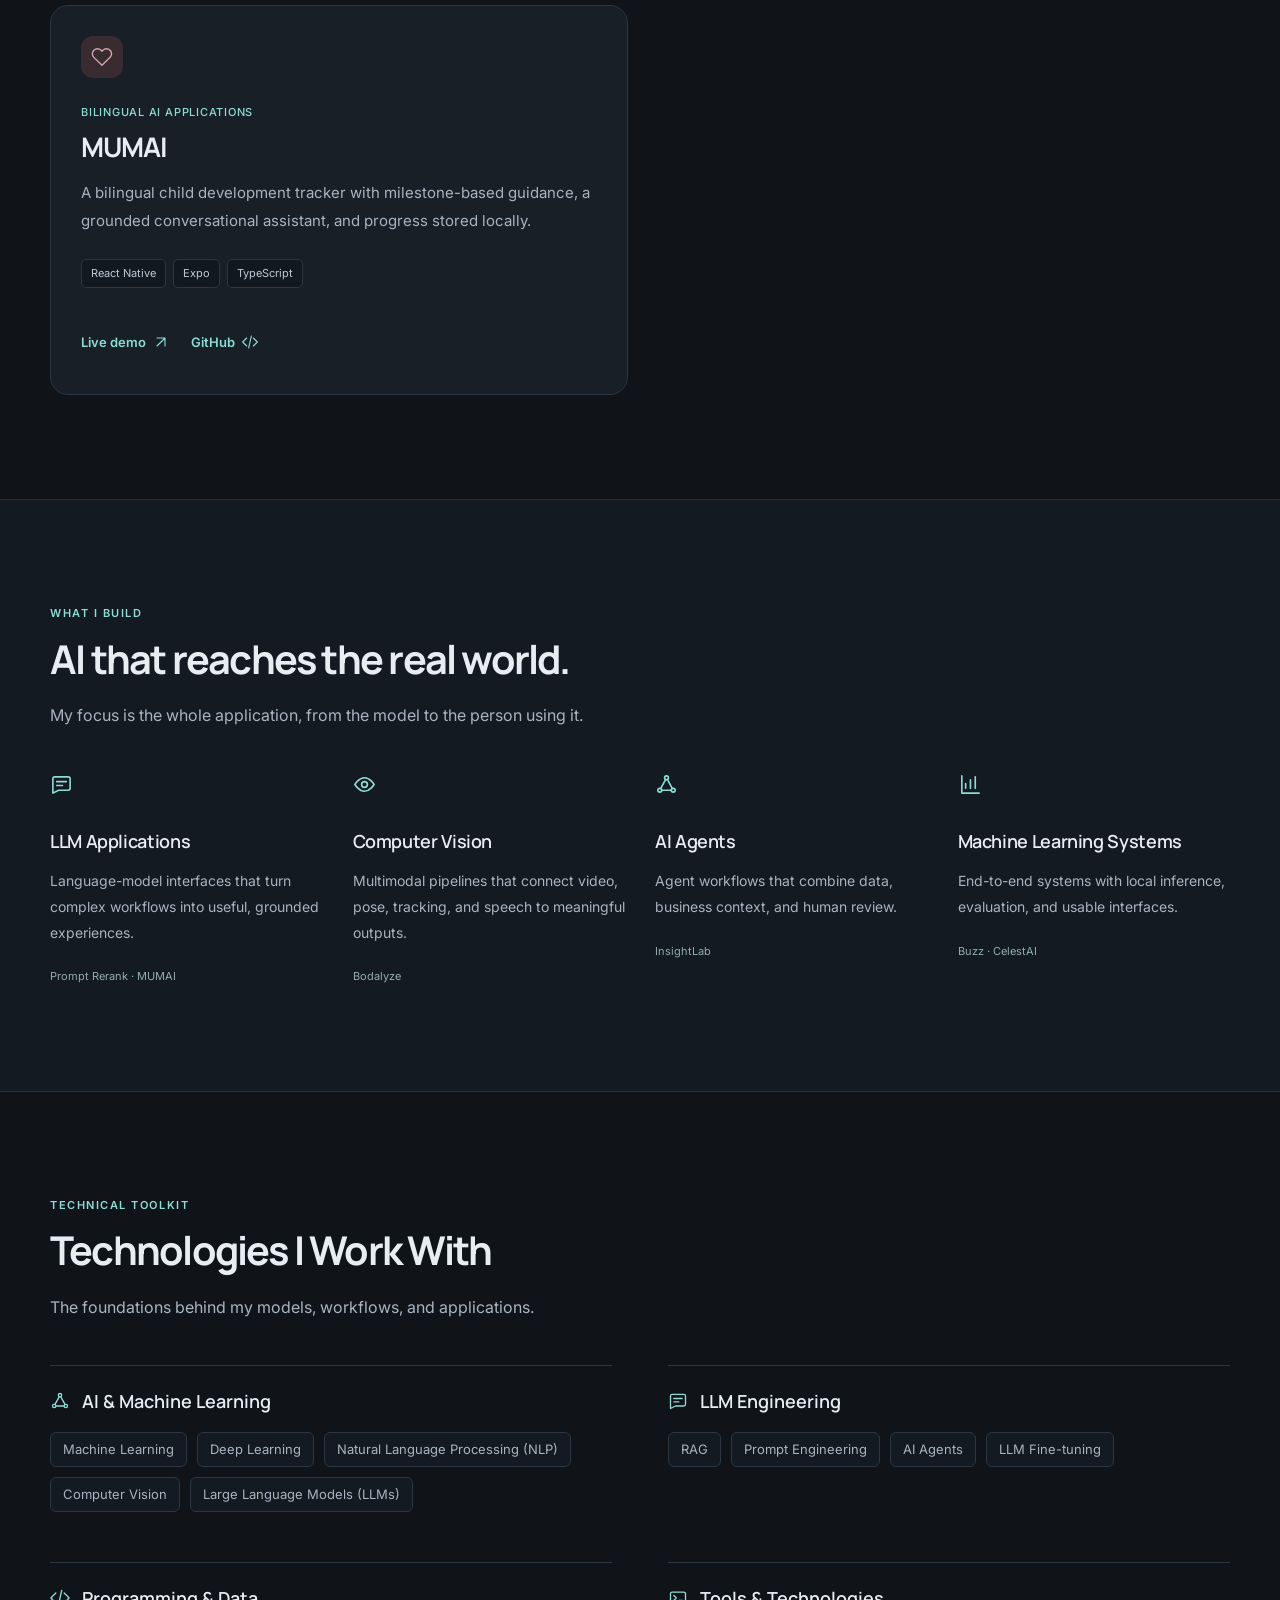
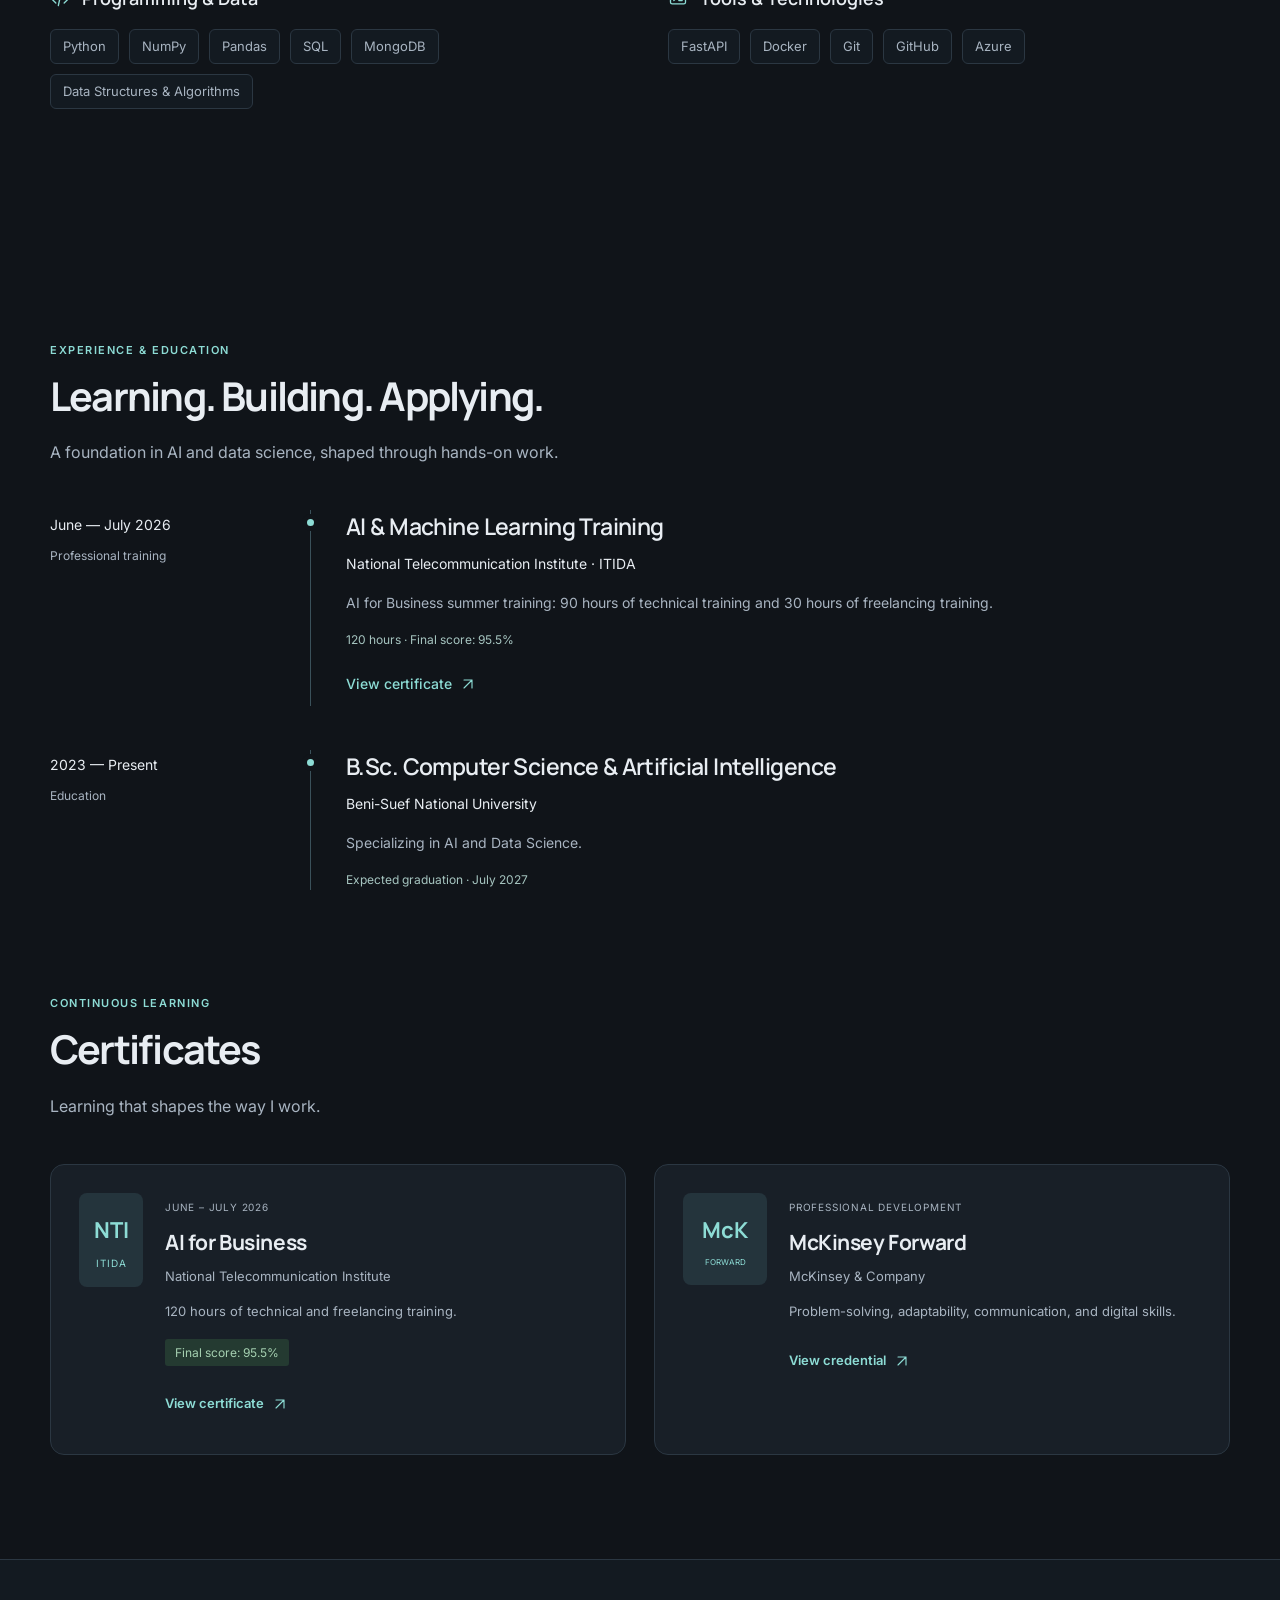
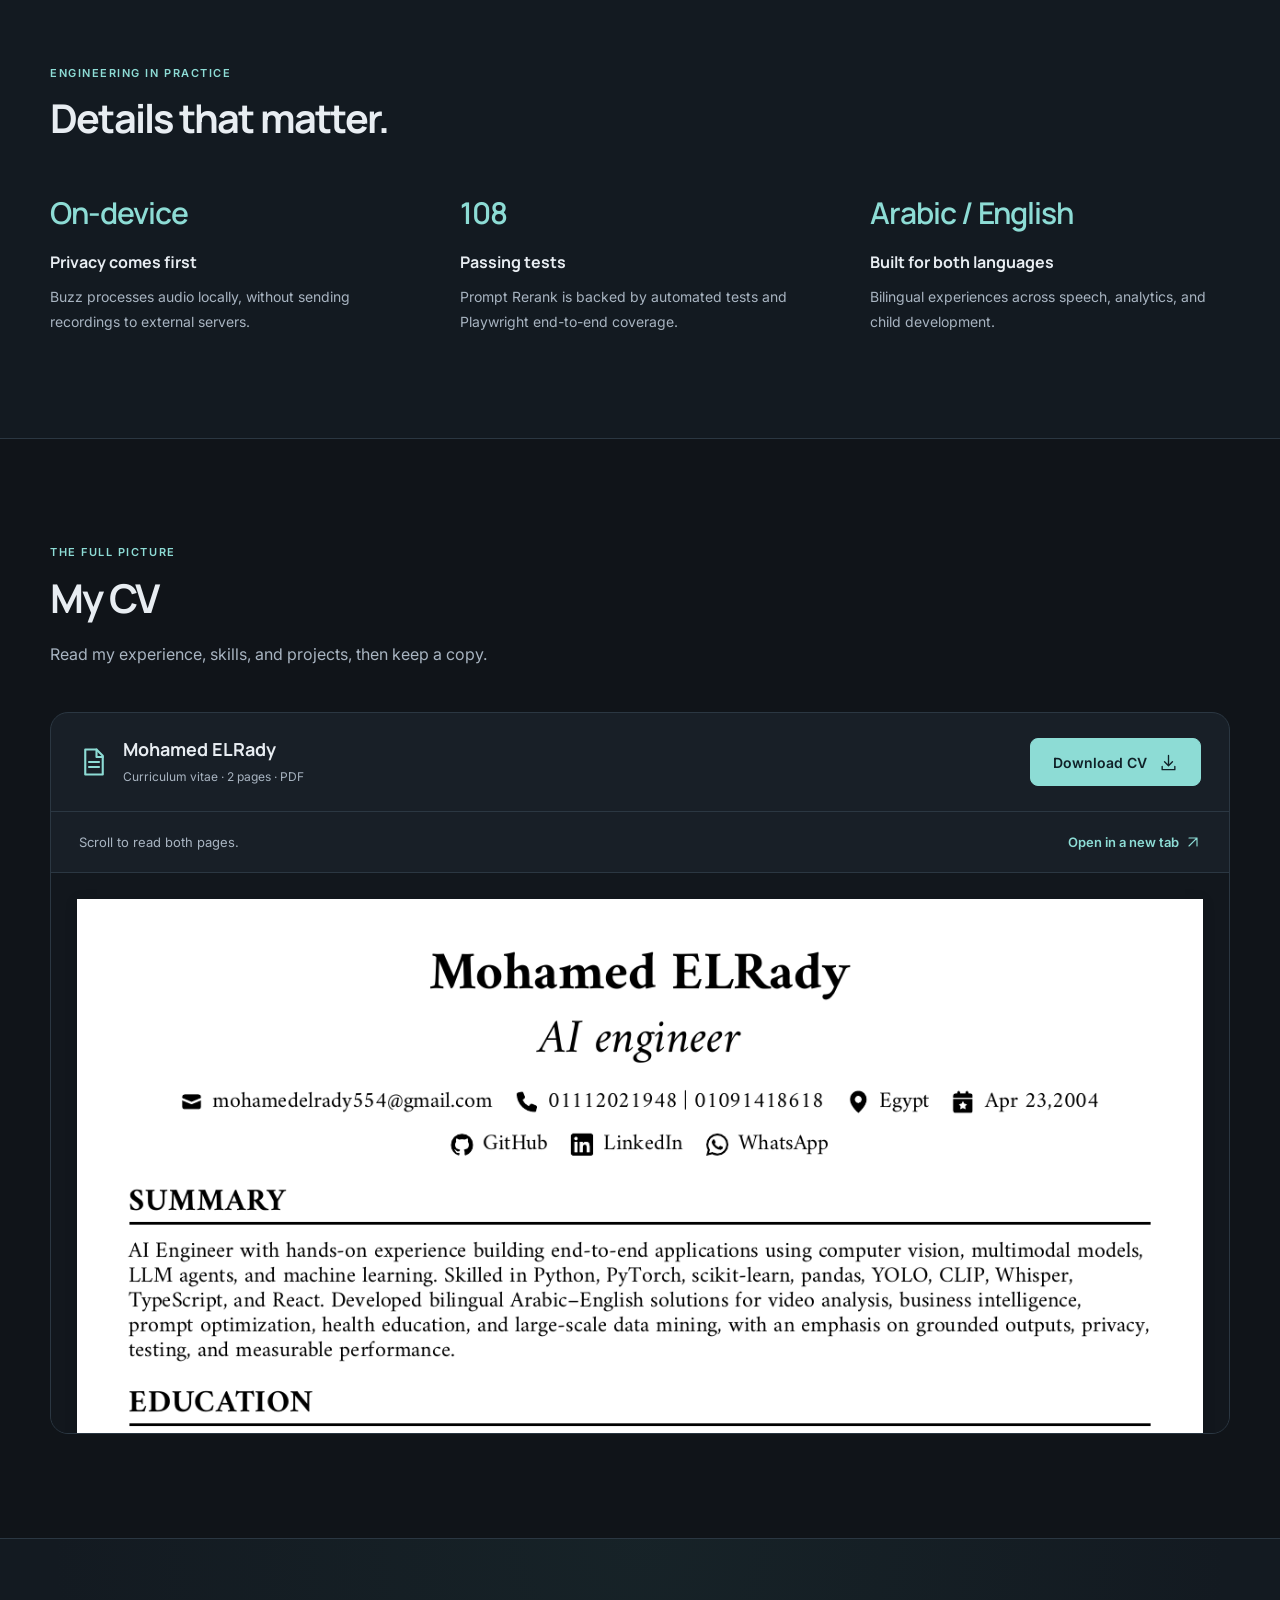
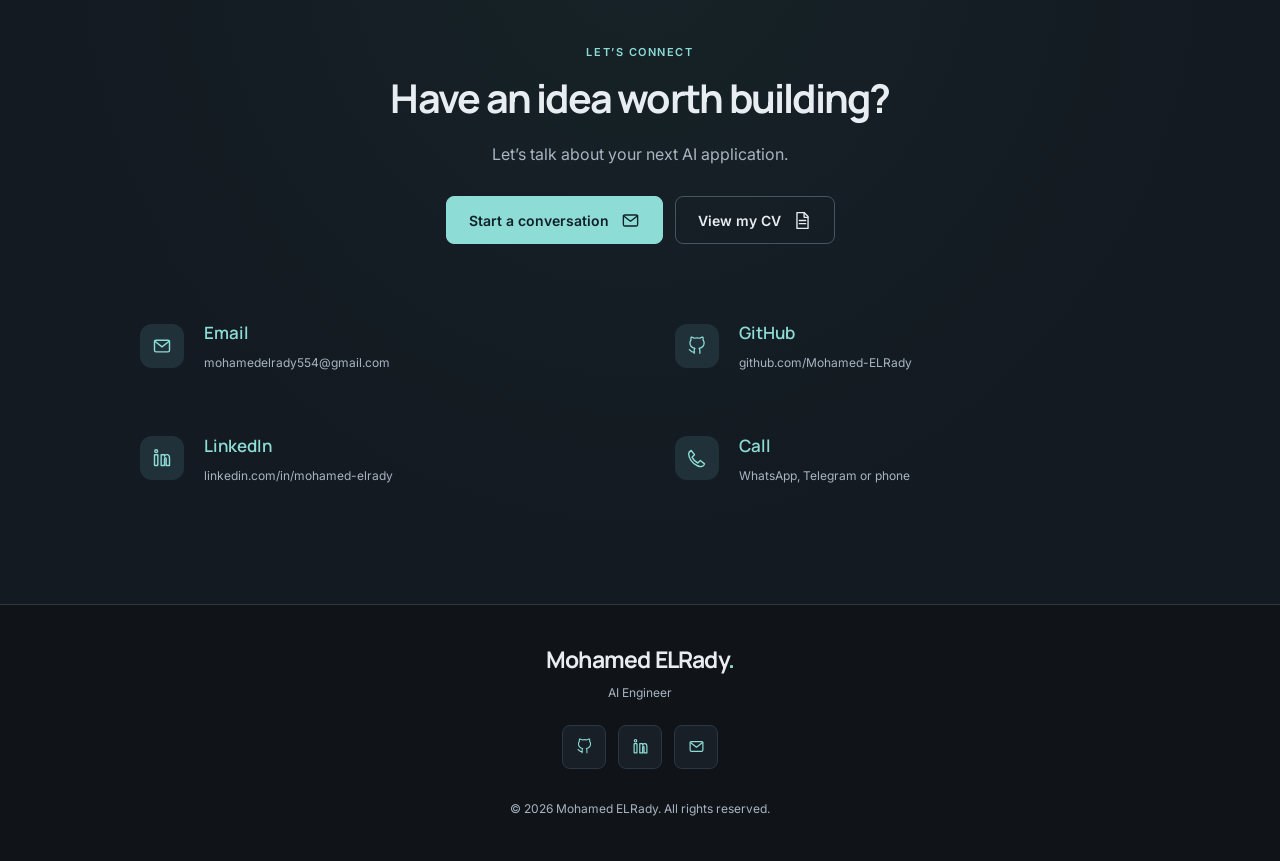
==== commit aaa5e2b2: "Add CelestAI showreel page to projects" ====
--- a/index.html
+++ b/index.html
@@ -4,6 +4,7 @@
   <meta charset="utf-8">
   <meta name="viewport" content="width=device-width, initial-scale=1">
   <meta name="theme-color" content="#101419">
+  <meta name="google-site-verification" content="fv9KSc-dPHvnMMaTd2zmyyV6B4XzL_tL1umvqmnn7uA">
   <meta name="description" content="Mohamed ELRady (محمد الراضي) is an AI/ML Engineer building practical applications in computer vision, generative AI, LLMs, RAG, and AI agents. Explore his projects, skills, and CV.">
   <link rel="canonical" href="https://mohamed-elrady.github.io/">
   <meta property="og:title" content="Mohamed ELRady | محمد الراضي — AI Engineer">
@@ -78,7 +79,7 @@
 <main id="main">
 <section class="section about" id="about"><div class="container"><div class="section-title"><p class="eyebrow">Behind the work</p><h2>Curious about models.<br>Focused on useful products.</h2></div><div class="about-grid"><div class="about-copy"><h3>AI Engineer</h3><p>I’m Mohamed, an AI Engineer based in Egypt, focused on building end-to-end AI applications that turn models and data into practical, usable products.</p><p>My work spans computer vision, multimodal AI, intelligent agents, machine learning, and AI-powered analytics. I enjoy working across the full pipeline — from data and model development to APIs, interfaces, and deployment.</p><p>I’m currently studying Computer Science &amp; Artificial Intelligence at Beni-Suef National University, specializing in AI and Data Science, with an expected graduation date of July 2027.</p><div class="about-details"><span><strong>Focus:</strong> Practical, reliable AI</span><span><strong>Languages:</strong> Arabic & English</span><a href="#cv">View my CV <svg class="icon"><use href="#i-document"/></svg></a></div></div></div></div></section>
 <section class="section projects-section" id="projects"><div class="container"><div class="section-title"><p class="eyebrow">Selected work</p><h2>Ideas, engineered into products.</h2><p>Real applications across generative AI, computer vision, and data.</p></div><div class="projects-grid">
-  <article class="project-card featured-project" id="project-celestai"><div class="featured-copy"><p class="eyebrow">Featured project <span aria-hidden="true">/</span> Architecture × AI</p><h3>CelestAI</h3><p class="project-lead">From a design brief<br>to a dimensioned floor plan.</p><p>A bilingual architectural design tool that combines AI with a deterministic geometry engine to turn natural-language briefs into dimensioned floor plans, with automated checks and CAD exports.</p><ul class="project-capabilities"><li>Natural-language design briefs</li><li>Automated geometric checks</li><li>SVG, PDF &amp; DXF exports</li></ul><div class="project-tags"><span>Python</span><span>FastAPI</span><span>Pydantic</span><span>ezdxf</span></div><div class="project-links"><a class="button" href="https://github.com/Mohamed-ELRady/CelestAI" target="_blank" rel="noopener noreferrer"><svg class="icon" aria-hidden="true"><use href="#i-github"/></svg> GitHub</a><a href="assets/celestai-preview/celestai-apartment-120m2.svg" target="_blank" rel="noopener noreferrer">View sample plan <svg class="icon" aria-hidden="true"><use href="#i-arrow"/></svg></a></div></div><figure class="project-preview"><div class="preview-bar"><span class="preview-dots" aria-hidden="true">● ● ●</span><span>CelestAI / Plan output</span></div><a href="assets/celestai-preview/celestai-apartment-120m2.svg" target="_blank" rel="noopener noreferrer" aria-label="Open sample CelestAI floor plan in a new tab"><img src="assets/celestai-preview/celestai-apartment-120m2.svg" width="1200" height="900" loading="lazy" alt="Actual sample floor plan generated with CelestAI, including rooms, doors, furniture, and dimensions."></a><figcaption>Example output <span>120 m² apartment · Rule-based generation</span></figcaption></figure></article>
+  <article class="project-card featured-project" id="project-celestai"><div class="featured-copy"><p class="eyebrow">Featured project <span aria-hidden="true">/</span> Architecture × AI</p><h3>CelestAI</h3><p class="project-lead">From a design brief<br>to a dimensioned floor plan.</p><p>A bilingual architectural design tool that combines AI with a deterministic geometry engine to turn natural-language briefs into dimensioned floor plans, with automated checks and CAD exports.</p><ul class="project-capabilities"><li>Natural-language design briefs</li><li>Automated geometric checks</li><li>SVG, PDF &amp; DXF exports</li></ul><div class="project-tags"><span>Python</span><span>FastAPI</span><span>Pydantic</span><span>ezdxf</span></div><div class="project-links"><a class="button" href="https://github.com/Mohamed-ELRady/CelestAI" target="_blank" rel="noopener noreferrer"><svg class="icon" aria-hidden="true"><use href="#i-github"/></svg> GitHub</a><a href="celestai-video.html" target="_blank" rel="noopener noreferrer" aria-label="Watch the CelestAI video in a new tab">Watch sample plan video <svg class="icon" aria-hidden="true"><use href="#i-arrow"/></svg></a></div></div><figure class="project-preview"><div class="preview-bar"><span class="preview-dots" aria-hidden="true">● ● ●</span><span>CelestAI / Plan output</span></div><a href="assets/celestai-preview/celestai-apartment-120m2.svg" target="_blank" rel="noopener noreferrer" aria-label="Open sample CelestAI floor plan in a new tab"><img src="assets/celestai-preview/celestai-apartment-120m2.svg" width="1200" height="900" loading="lazy" alt="Actual sample floor plan generated with CelestAI, including rooms, doors, furniture, and dimensions."></a><figcaption>Example output <span>120 m² apartment · Rule-based generation</span></figcaption></figure></article>
   <article class="project-card"><div class="project-icon teal"><svg class="icon"><use href="#i-wave"/></svg></div><p class="project-category">On-device speech intelligence</p><h3>Buzz</h3><p>Privacy-first speech intelligence. Measures speaking time and recognizes speakers entirely on-device, with Arabic and English support.</p><div class="project-tags"><span>ONNX Runtime</span><span>Web Audio</span><span>Silero VAD</span></div><div class="project-links"><a href="https://mohamed-elrady.github.io/Buzz/" target="_blank" rel="noopener noreferrer">Live demo <svg class="icon"><use href="#i-arrow"/></svg></a><a href="https://github.com/Mohamed-ELRady/buzz" target="_blank" rel="noopener noreferrer">GitHub <svg class="icon"><use href="#i-code"/></svg></a></div></article>
   <article class="project-card"><div class="project-icon amber"><svg class="icon"><use href="#i-eye"/></svg></div><p class="project-category">Multimodal computer vision</p><h3>Bodalyze</h3><p>A multimodal video-analysis pipeline that brings together pose, tracking, vision, and speech to create timestamped behavioral reports.</p><div class="project-tags"><span>PyTorch</span><span>YOLO11</span><span>CLIP</span><span>Whisper</span></div><div class="project-links"><a href="https://github.com/Mohamed-ELRady/Bodalyze" target="_blank" rel="noopener noreferrer">GitHub <svg class="icon"><use href="#i-arrow"/></svg></a></div></article>
   <article class="project-card"><div class="project-icon blue"><svg class="icon"><use href="#i-chart"/></svg></div><p class="project-category">AI-powered analytics</p><h3>InsightLab</h3><p>AI-assisted analytics with a human in the loop. Turns business data and context into grounded calculations and bilingual reports.</p><div class="project-tags"><span>Python</span><span>CrewAI</span><span>pandas</span><span>Streamlit</span></div><div class="project-links"><a href="https://github.com/Mohamed-ELRady/InsightLab" target="_blank" rel="noopener noreferrer">GitHub <svg class="icon"><use href="#i-arrow"/></svg></a></div></article>
